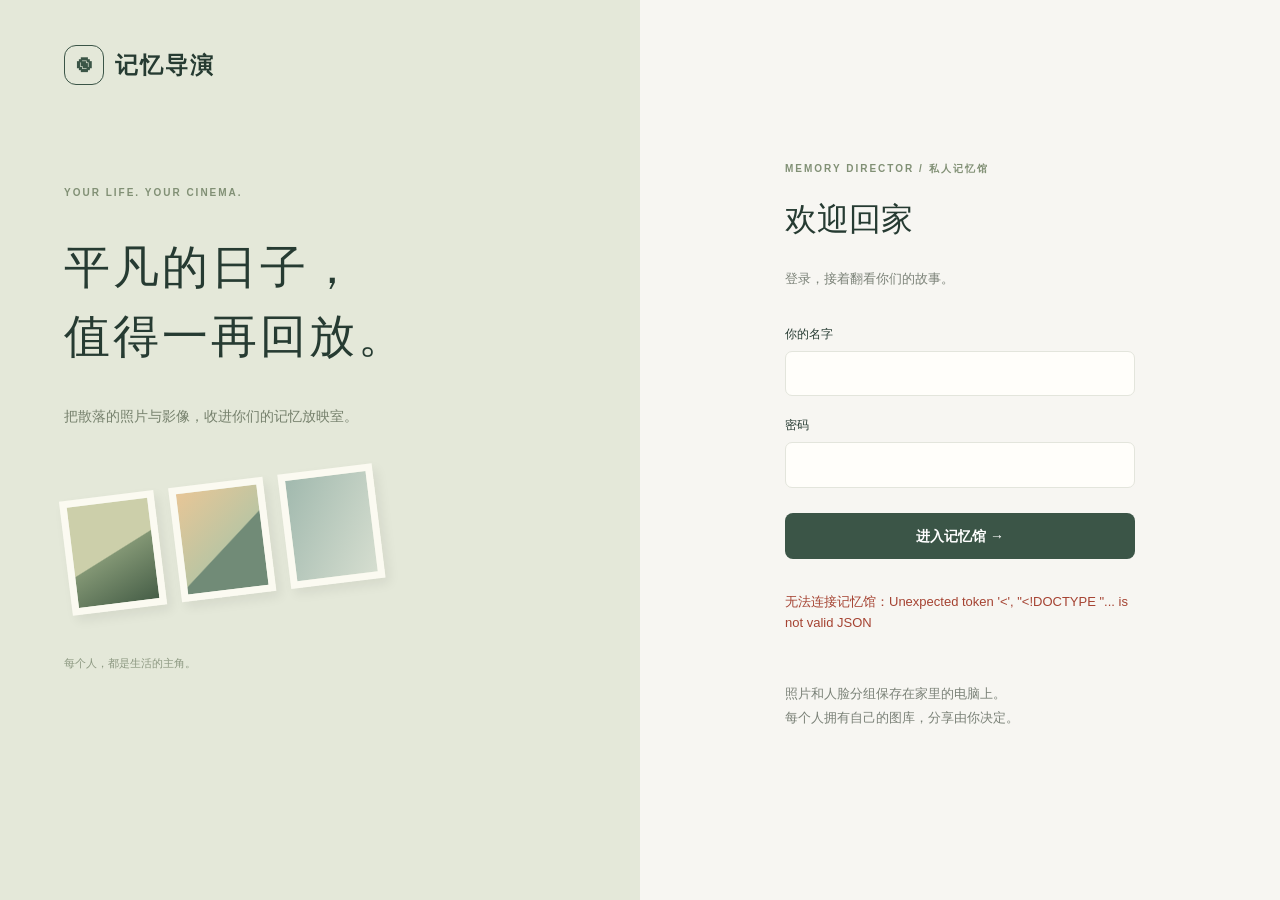
==== static/index.html @ 7de2cb62 "Release Memory Director 0.1.0 preview" ====
<!doctype html>
<html lang="zh-CN"><head><meta charset="utf-8"><meta name="viewport" content="width=device-width, initial-scale=1"><meta name="theme-color" content="#f6f4ef"><title>记忆导演 · 把日子，留成故事</title><link rel="icon" href="/static/film.svg"><link rel="stylesheet" href="/static/style.css"><script defer src="/static/app.js"></script></head>
<body>
<div id="auth" class="auth-screen" hidden><div class="auth-story"><div class="brand"><span class="brand-icon">◉</span>记忆导演</div><div class="story-lines"><span class="eyebrow">YOUR LIFE. YOUR CINEMA.</span><h1>平凡的日子，<br>值得一再回放。</h1><p>把散落的照片与影像，收进你们的记忆放映室。</p><div class="reel"><i></i><i></i><i></i></div></div><span class="footnote">每个人，都是生活的主角。</span></div><div class="auth-form"><span class="eyebrow">MEMORY DIRECTOR / 私人记忆馆</span><h2 id="auth-title">欢迎回家</h2><p id="auth-description">登录，接着翻看你们的故事。</p><form id="login-form"><label>你的名字<input name="name" autocomplete="username" maxlength="30" required></label><label>密码<input name="password" type="password" autocomplete="current-password" minlength="8" maxlength="128" required></label><button class="primary wide" id="auth-submit">进入记忆馆 →</button><p id="auth-error" class="error" role="alert"></p></form><p class="small">照片和人脸分组保存在家里的电脑上。<br>每个人拥有自己的图库，分享由你决定。</p></div></div>
<div id="shell" hidden>
<aside class="sidebar"><a class="brand" href="/"><span class="brand-icon">◉</span><span>记忆导演<small>MEMORY DIRECTOR</small></span></a><div class="nav-label">属于你们的生活原作</div><nav>
<button data-scope="mine" class="active"><span>▦</span>总图库</button><button data-scope="people"><span>◎</span>人物</button><button data-scope="family"><span>▷</span>家庭放映室</button><button data-scope="favorites"><span>♡</span>珍藏片刻</button><button data-scope="today"><span>◷</span>往年今日</button><button data-scope="trash"><span>♧</span>回收站</button>
</nav><div class="sidebar-card"><span class="eyebrow">KEEP IT CLOSE</span><strong>回忆在家里，随时能重逢</strong><p>同一 Wi-Fi 下，<br>把手机里的生活带回家。</p><button class="text-button" id="connect-button">连接手机 ↗</button></div><div class="sidebar-bottom"><button id="settings-button">⚙ 家庭与存储</button><div class="profile"><span class="avatar" id="avatar"></span><div><strong id="user-name"></strong><small>私人记忆空间 · V5</small></div><button id="logout" aria-label="退出登录">↪</button></div></div></aside>
<div class="workspace"><header class="topbar"><span class="topbar-title">生活没有彩排，回忆可以重映。</span><div class="top-actions"><span class="local-badge"><i></i>仅在家中 · 本地处理</span><button class="primary" id="upload-button">＋ 收录新记忆</button></div></header>
<main>
<section class="cinema-hero" id="home-hero"><img id="hero-photo" alt="" hidden><div class="hero-shade"></div><div class="cinema-copy"><span class="eyebrow">A LIFE WORTH REMEMBERING</span><h1>有些瞬间，<br>一回看就是一生。</h1><p>照片、影像，还有画面里熟悉的人。<br>把走过的日子，留成我们的故事。</p><button id="hero-film" class="light-button">▷ 去家庭放映室</button></div><div class="hero-film-label"><span>MEMORY DIRECTOR</span><small>YOUR PRIVATE CINEMA / 生活原作</small></div></section>
<section id="collections" class="collections-section"><div class="section-heading"><div><span class="eyebrow">CURATED BY YOU</span><h2>生活的不同打开方式</h2></div><span class="quiet">一份总图库，不同的回看方式</span></div><div class="collection-grid">
<button class="collection-tile tone-sage" data-jump="mine"><span class="tile-symbol">▧</span><span><b>所有照片与视频</b><small id="stat-total">0 个片刻</small></span><em>↗</em></button>
<button class="collection-tile tone-sand" data-jump="favorites"><span class="tile-symbol">♡</span><span><b>珍藏片刻</b><small>手动挑选，留给心里的位置</small></span><em>↗</em></button>
<button class="collection-tile tone-blue" data-jump="mine" data-video="true"><span class="tile-symbol">▷</span><span><b>流动的时光</b><small id="stat-videos">0 段视频</small></span><em>↗</em></button>
<button class="collection-tile tone-rose" data-jump="shared"><span class="tile-symbol">⌂</span><span><b>家人共享</b><small id="stat-shared">主动分享，一起回看</small></span><em>↗</em></button>
</div></section>
<section id="home-people" class="home-people"><div class="section-heading"><div><span class="eyebrow">THE PEOPLE IN YOUR STORY</span><h2>故事里的人</h2></div><div class="people-heading-actions"><button class="secondary compact" id="home-merge-people">合并人物</button><button class="text-button" id="all-people">查看全部 →</button></div></div><div id="people-strip" class="people-strip"></div><p class="small" id="people-summary"></p></section>
<section id="jobs-panel" class="jobs-panel" hidden><div class="job-heading"><span class="eyebrow">正在为回忆整理线索</span><button id="refresh-jobs" class="text-button">刷新</button></div><div id="jobs-list"></div></section>
<section id="people-panel" class="collection-panel" hidden><div class="section-heading"><div><span class="eyebrow">FAMILIAR FACES, PRECIOUS STORIES</span><h2>人物</h2></div><div class="people-heading-actions"><button class="secondary" id="open-merge-people">批量合并人物</button><button class="primary" id="scan-faces">◎ 识别人物</button></div></div><p class="panel-description">自动寻找相似的面孔。为人物命名、合并重复分组，或在照片详情里纠正识别。</p><label class="search person-search">⌕ <input id="people-search" placeholder="寻找某个人…" aria-label="搜索人物"></label><div id="people-grid" class="people-grid"></div><p id="people-empty" class="empty" hidden>还没有人物分组。点击「识别人物」，在本机开始整理。</p></section>
<section id="films-panel" class="collection-panel" hidden><div class="section-heading"><div><span class="eyebrow">NOW SHOWING / OUR LIFE</span><h2>家庭放映室</h2></div></div><p class="panel-description">先选主题，再挑画面。用清晰的原片、有来处的音乐，剪一封值得重看的时光来信。</p><form id="film-form" class="film-form film-director">
<label>回忆的时期<select id="film-period" name="period" required></select></label><label>故事主题<select id="film-theme" name="theme"><option value="people">人物故事</option><option value="nature">自然风景</option><option value="travel">旅行记忆</option><option value="favorites">我的珍藏</option></select></label><label>故事里的主角<select id="film-person" name="person"><option value="">不限人物</option></select></label>
<label>影像模板<select id="film-template" name="template"><option value="warm">温柔日常 · 舒缓推近</option><option value="postcard">旅行明信片 · 明快留白</option><option value="cinema">时光胶片 · 低饱和慢叙事</option></select></label><label>输出清晰度<select id="film-resolution" name="resolution"><option value="1080">1080p · 高清原片（推荐）</option><option value="720">720p · 标准高清</option></select></label><label>背景音乐<select id="film-music" name="music"><option value="random">随机选择 CC0 轻音乐</option><option value="none">只保留视频原声</option></select></label>
<label class="film-brief-field">导演要求<textarea id="film-prompt" name="prompt" rows="3" maxlength="600" placeholder="例如：海边的家庭旅行，优先孩子和日落；不要餐桌。也可以写照片备注中的地点、人物或活动。"></textarea><span class="small">中文要求与照片备注在本机分析；支持“不要…”排除主题。时长、配乐和清晰度请用对应选项设置。</span></label><label class="film-story-field">故事范围<select id="film-story" name="story_mode"><option value="event">同一次活动 · 更连贯（推荐）</option><option value="period">整个时期 · 保留多段回忆</option></select><span class="small">始终检查明显闭眼、相似去重，并按拍摄时间排序。</span></label>
<label class="film-title-field">给影片起个名字<input name="title" maxlength="60" placeholder="例如：那个有海的夏天"></label><div class="music-actions"><button id="music-listen" type="button" class="secondary">♫ 试听配乐</button><button id="music-upload-button" type="button" class="secondary">＋ 上传本地音乐</button></div><button class="primary">预览主题选片 →</button><p class="small film-form-note">自动筛选会排除截图、文档、明显低质量和可识别的闭眼画面；相似照片保留较好的一张。预览可查看筛选统计和每张选片理由。</p></form><audio id="music-player" controls hidden></audio><p id="music-credit" class="small" hidden></p><div id="film-list" class="film-grid"></div><div class="section-heading period-heading"><h3>从这些月份开始</h3><span class="quiet">按主题预览并确认最多 30 个片刻</span></div><div id="period-list" class="period-grid"></div></section>
<section id="library" class="library"><div class="section-heading"><div><span class="eyebrow" id="section-eyebrow">YOUR COMPLETE ARCHIVE</span><h2 id="section-title">总图库<span id="result-count"></span></h2></div><div class="kind-tabs"><button data-kind="" class="active">全部</button><button data-kind="image">照片</button><button data-kind="video">视频</button></div></div><p class="panel-description" id="scope-description">所有收录的照片与视频，都在这里。</p><div class="filters"><label class="search">⌕ <input id="search" type="search" placeholder="寻找日期、文件名、备注…" aria-label="搜索文件名或日期"></label><select id="year-filter" aria-label="选择年份"><option value="">全部年份</option></select><button id="select-mode" class="secondary compact">选择</button><button id="clear-trash" class="danger-button compact" hidden>清空回收站</button><button id="person-edit" class="secondary compact" hidden>人物命名与合并</button></div><div id="selection-bar" class="selection-bar" hidden><span id="selection-count"></span><button id="select-page" class="text-button">选择本页</button><button id="select-all-trash" class="text-button" hidden>全选回收站</button><button id="purge-selected" class="danger-button" hidden>永久移除所选</button><button id="batch-trash" class="danger-button">移到回收站</button><button id="cancel-selection" class="text-button">取消</button></div><div id="gallery" aria-live="polite"></div><div id="empty" class="empty" hidden><div>▤</div><h3 id="empty-title">故事，从一个片刻开始</h3><p id="empty-text"></p><button class="secondary" id="empty-upload">＋ 收录新记忆</button></div><button id="load-more" class="secondary load-more" hidden>继续翻看 ↓</button><p id="gallery-error" class="error" role="alert"></p></section>
<footer>记忆导演 <span>·</span> 把日子，留成故事。<small>照片留在家里，故事属于你们。</small></footer></main></div></div>

<dialog id="film-preview" class="preview-dialog"><button class="dialog-close" data-close aria-label="关闭">×</button><span class="eyebrow">YOUR DIRECTOR'S CUT</span><h2>先看看，这是不是你想讲的故事</h2><p id="film-preview-status" class="small"></p><div id="film-preview-grid" class="preview-grid"></div><div class="preview-footer"><span id="film-preview-count"></span><button id="render-reviewed-film" class="primary">用选中的片刻制作影片</button></div></dialog>
<dialog id="delete-confirm" class="small-dialog"><button class="dialog-close" data-close aria-label="关闭">×</button><span class="eyebrow">THE CHOICE IS YOURS</span><h2 id="delete-confirm-title"></h2><p id="delete-confirm-description"></p><label class="source-delete-choice"><input id="delete-originals" type="checkbox">同时永久删除电脑中的原文件</label><p class="small">不勾选时保留磁盘原片。勾选后无法从应用恢复；同一原片在整理目录中的入口也会移除，其他独立备份不会自动删除。</p><div id="delete-plan-details" class="delete-plan-details"></div><p id="delete-plan-error" class="error" role="alert"></p><div class="confirm-actions"><button id="delete-confirm-cancel" class="secondary">取消</button><button id="delete-confirm-yes" class="danger-button">确认</button></div></dialog>
<input id="music-file-input" type="file" accept="audio/*,.mp3,.wav,.m4a,.aac,.ogg,.flac" hidden>
<input id="file-input" type="file" accept="image/*,video/*,.heic,.heif,.mov,.mkv" multiple hidden>
<dialog id="viewer"><button class="dialog-close" data-close aria-label="关闭">×</button><div id="photo-tools" class="photo-tools" hidden><button id="photo-fit" class="secondary compact">适应窗口</button><button id="photo-actual" class="secondary compact">实际像素</button><button id="photo-out" class="secondary compact" aria-label="缩小图片">−</button><span id="photo-zoom-label">100%</span><button id="photo-in" class="secondary compact" aria-label="放大图片">＋</button><a id="photo-original" class="text-button" target="_blank" rel="noopener">新窗口查看高清图 ↗</a></div><div id="viewer-media"></div><div id="viewer-details"><div class="viewer-info"><div><span class="eyebrow" id="viewer-date"></span><h3 id="viewer-name"></h3><p id="viewer-source"></p></div><div class="viewer-actions"><button class="secondary" id="favorite-button">♡ 珍藏</button><button class="secondary" id="share-button">分享给家人</button><a class="primary" id="download-button">↓ 下载原文件</a><button class="danger-button" id="delete-button">移到回收站</button></div></div><div id="asset-faces" class="asset-faces"></div><form id="asset-note-form" class="asset-note-form"><label for="asset-note">这张画面的故事</label><textarea id="asset-note" maxlength="2000" rows="3" placeholder="写下时间、地点、人物，或当时想记住的话…"></textarea><div><span id="note-status" class="small" role="status"></span><button id="save-note" class="secondary compact">保存备注</button></div></form><button id="retry-video" class="secondary compact" type="button" hidden>重新准备视频</button><p class="small" id="viewer-note">视频兼容性取决于原片编码；无法播放时可下载原片。</p></div></dialog>
<dialog id="confirm-dialog" class="small-dialog"><span class="eyebrow">KEEP THE CHOICE YOURS</span><h2 id="confirm-title"></h2><p id="confirm-message"></p><div class="confirm-actions"><button class="secondary" id="confirm-cancel">取消</button><button class="primary" id="confirm-yes">确认</button></div></dialog>
<dialog id="person-dialog" class="small-dialog"><button class="dialog-close" data-close aria-label="关闭">×</button><span class="eyebrow">EVERY FACE HAS A STORY</span><h2>人物命名与合并</h2><form id="person-form"><label>人物名字<input id="person-name" maxlength="40" placeholder="给熟悉的面孔一个名字"></label><button class="primary">保存名字</button></form><hr><button id="merge-button" class="secondary">选择多个分组一起合并</button><p class="small">识别是相似度建议，不代表身份确认。分组错误时可在照片详情单独调整。</p></dialog>
<dialog id="people-merge-dialog" class="people-merge-dialog"><button class="dialog-close" data-close aria-label="关闭">×</button><span class="eyebrow">BRING THE SAME FACE TOGETHER</span><h2>把同一个人的分组，放在一起</h2><p class="small">勾选属于同一个人的多个头像，再选择要保留的分组。名字与头像以保留分组为准，照片和视频不会被删除或改写。</p>
<div class="people-merge-filters"><label class="search">⌕ <input id="merge-people-search" type="search" placeholder="搜索人物名字…" aria-label="搜索待合并人物"></label><label>同名快捷选择<select id="merge-same-name"><option value="">选择某个姓名的全部分组</option></select></label><button id="merge-clear" class="text-button" type="button">清除勾选</button></div>
<p id="merge-people-empty" class="small" hidden>没有找到匹配的分组，可以换个名字搜索。</p><div id="merge-people-grid" class="merge-people-grid"></div><button id="merge-people-more" class="secondary compact" type="button" hidden>继续查看分组 ↓</button>
<div class="people-merge-footer"><p id="merge-selection-count" class="small" role="status"></p><div id="merge-selected-faces" class="merge-selected-faces"></div><div class="merge-target-row"><img id="merge-target-photo" alt="保留分组头像" hidden><label>合并后保留<select id="merge-target" disabled></select></label></div><p class="small">请确认所选头像属于同一个人。提交后，其余所选分组会归入保留分组；同名不会自动触发合并。</p><p id="merge-people-error" class="error" role="alert"></p><div class="confirm-actions"><button class="secondary" id="merge-people-cancel" type="button">取消</button><button class="primary" id="merge-people-submit" type="button" disabled>至少勾选两个分组</button></div></div></dialog>
<dialog id="face-dialog" class="small-dialog"><button class="dialog-close" data-close aria-label="关闭">×</button><h2>调整这张照片的人物</h2><img id="face-edit-image" class="face-edit-image" alt="待调整的人脸"><label>所属人物<select id="face-person"></select></label><div class="confirm-actions"><button id="face-move" class="primary">调整分组</button><button id="face-remove" class="secondary">这不是人脸</button></div></dialog>
<dialog id="connect-dialog" class="small-dialog"><button class="dialog-close" data-close aria-label="关闭">×</button><span class="eyebrow">BRING YOUR MEMORIES HOME</span><h2>让手机里的时光，回家</h2><p>手机与电脑连接同一个 Wi-Fi，使用记忆导演 iPhone App 扫描下方配对码，再登录自己的账号。</p><div id="connection-list"></div><p class="small">电脑需要保持开机；上传期间请保持手机页面打开。</p></dialog>
<dialog id="settings-dialog" class="small-dialog"><button class="dialog-close" data-close aria-label="关闭">×</button><span class="eyebrow">OUR FAMILY ARCHIVE</span><h2>家庭与存储</h2><div id="admin-settings"><section class="setting-section"><h3>邀请家人</h3><p>每个人的照片默认仅自己可见。</p><form id="user-form"><label>家人的名字<input name="name" required maxlength="30" autocomplete="off"></label><label>初始密码<input name="password" type="password" required minlength="8" maxlength="128" autocomplete="new-password"></label><button class="secondary">创建家庭账号</button></form></section><section class="setting-section" hidden><h3>接入历史照片与视频</h3><p>照片按旧清单接入，独立视频从原备份目录补充扫描；不改动原片。</p><div class="inline-actions"><button id="import-button" class="secondary">接入历史照片</button><button id="import-videos" class="secondary">补充历史视频</button></div><p id="import-status" role="status"></p></section></div><section class="setting-section"><h3>素材保存在哪里？</h3><div id="storage-info" class="storage-info"></div></section><p class="small">回收站只隐藏素材，不会释放磁盘空间。请为原片、data 目录和数据库保留独立备份。</p></dialog>
<div id="transfer" class="transfer" hidden><div><strong>正在收录记忆</strong><span id="transfer-counter"></span></div><progress id="transfer-progress" max="100" value="0"></progress><p id="transfer-status" role="status"></p><button id="transfer-close" class="text-button" hidden>收起</button></div><div id="toast" class="toast" role="status" hidden></div>
</body></html>
---- static/style.css ----
:root{--bg:#f6f4ef;--paper:#fffefa;--ink:#29382f;--muted:#7a8177;--green:#435e49;--line:#e3e5dc;--accent:#bf885e}*{box-sizing:border-box}body{margin:0;font:14px/1.6 "Segoe UI","Microsoft YaHei",sans-serif;background:var(--bg);color:var(--ink)}button,input,select{font:inherit}button,a,input,select{-webkit-tap-highlight-color:transparent}button,a{touch-action:manipulation}button{cursor:pointer}button,a{transition:background .2s,color .2s,transform .2s}button:disabled{opacity:.55;cursor:wait}button:focus-visible,a:focus-visible,input:focus-visible,select:focus-visible{outline:3px solid #b88962;outline-offset:3px}button{color:inherit}a{color:inherit;text-decoration:none}[hidden]{display:none!important}.primary,.secondary,.hero-button{display:inline-flex;align-items:center;justify-content:center;gap:8px;border-radius:8px;padding:11px 20px;border:1px solid transparent;font-weight:600}.primary{background:var(--green);color:white}.primary:hover{background:#304c36}.secondary{background:var(--paper);border-color:var(--line)}.secondary:hover{background:#e9eee5}.text-button{background:none;border:0;color:var(--green);padding:5px 0;font-weight:600}.brand{display:flex;align-items:center;gap:11px;font-size:23px;font-weight:650;letter-spacing:2px;line-height:1.4}.brand-icon{height:40px;width:40px;display:grid;place-items:center;border:1px solid var(--green);border-radius:12px;color:var(--green);font-size:31px;line-height:1}.brand small{display:block;font-size:8px;letter-spacing:2px;font-weight:500;margin-top:4px}.sidebar{position:fixed;width:238px;inset:0 auto 0 0;background:#eeeee6;border-right:1px solid var(--line);padding:34px 23px;display:flex;flex-direction:column}.nav-label{font-size:11px;letter-spacing:2px;color:#8b9186;margin:52px 14px 16px}.sidebar nav{display:grid;gap:8px}.sidebar nav button{border:0;background:transparent;text-align:left;padding:13px 15px;border-radius:8px;display:flex;align-items:center;gap:13px;font-size:14px}.sidebar nav button>span:first-child{font-size:23px;line-height:1}.sidebar nav button.active{background:#dce4d7;color:#35543b;font-weight:650}.nav-dot{margin-left:auto;width:5px;height:5px;border-radius:50%;background:currentColor}.sidebar nav button:not(.active) .nav-dot{display:none}.sidebar-card{margin-top:46px;border:1px solid #d9dece;border-radius:13px;padding:18px;background:linear-gradient(135deg,#e6ebdf,#f1f0e7)}.sidebar-card strong{display:block;margin-top:5px;font-size:13px}.sidebar-card p{font-size:12px;color:var(--muted);line-height:1.9}.mini-reel{font-size:28px;color:#91a083}.sidebar-bottom{margin-top:auto;padding-top:25px}.sidebar-bottom>button{border:0;background:none;color:#6e786a;padding:10px;font-size:13px}.profile{display:flex;gap:10px;align-items:center;border-top:1px solid #dce0d3;margin-top:15px;padding-top:21px}.avatar{background:#dadfcf;border-radius:50%;width:35px;height:35px;display:grid;place-items:center}.profile strong{font-size:13px}.profile small{display:block;font-size:10px;color:var(--muted)}.profile button{margin-left:auto;border:0;background:none;font-size:21px}.workspace{margin-left:238px}.topbar{height:83px;padding:0 4.5%;display:flex;align-items:center;justify-content:space-between;border-bottom:1px solid var(--line);background:#faf9f5}.topbar-title{color:var(--muted);font-size:12px;letter-spacing:1px}.top-actions{display:flex;align-items:center;gap:25px}.local-badge{font-size:11px;color:#708269;display:flex;align-items:center;gap:7px}.local-badge i{width:6px;height:6px;background:#799c65;border-radius:50%}main{max-width:1500px;margin:auto;padding:32px 4.5% 0}.hero{position:relative;overflow:hidden;min-height:388px;border:1px solid #e0e3d6;border-radius:17px;background:radial-gradient(ellipse at 75% 70%,#d4decb,transparent 65%),linear-gradient(110deg,#edeee4,#e6e9dc);display:grid;grid-template-columns:1fr 1fr}.hero-copy{padding:35px 40px;z-index:1}.eyebrow{font-size:10px;letter-spacing:2px;color:#819075;font-weight:600}.hero h1{font-family:Georgia,"Songti SC","SimSun",serif;font-size:48px;letter-spacing:4px;font-weight:500;line-height:1.25;margin:17px 0 15px}.hero h1 span{color:#617555}.hero p{font-size:13px;color:#7b8373;line-height:1.9}.hero-button{background:#fffdf5;border-color:#d9dfce;font-size:12px;padding:9px 17px;margin:5px 0 22px}.hero-button span{margin-left:20px}.hero-caption{font-size:10px;letter-spacing:1px;color:#8d9484;display:flex;align-items:center;gap:10px}.line{display:inline-block;width:27px;height:1px;background:#9ba58d}.hero-art{position:relative;min-height:380px}.art-orbit{position:absolute;width:360px;height:360px;border:1px solid #b9c7ac88;border-radius:50%;left:8%;top:20px;box-shadow:0 0 0 24px #b9c7ac18,0 0 0 50px #b9c7ac12}.photo-paper{position:absolute;background:#faf9ef;padding:10px 10px 0;box-shadow:4px 16px 28px #354b3026;width:210px;height:257px;border:1px solid #fff9}.photo-paper span{display:block;text-align:center;font-size:9px;letter-spacing:1px;padding-top:13px;color:#7f8976}.paper-back{top:35px;left:5%;transform:rotate(-12deg)}.paper-front{top:104px;left:39%;transform:rotate(10deg)}.paper-image{height:205px;background-size:cover;background-position:center}.landscape{background:linear-gradient(155deg,transparent 48%,#758b6e 49%,#475e48 75%,#354a3c),linear-gradient(30deg,#b9c5a6 30%,#dce2cd 31%,#b7c5b5 75%)}.sunset{background:radial-gradient(circle at 63% 30%,#fff5bd 0 10%,transparent 11%),linear-gradient(165deg,transparent 59%,#465f59 60%,#273f3e 85%),linear-gradient(#d1b48c,#e3c795 49%,#98a698 50%)}.stamp{position:absolute;right:20px;top:18px;width:87px;height:87px;border:1px solid #8e9d7c;border-radius:50%;text-align:center;padding-top:12px;color:#7c8b6e;font-size:10px;line-height:1.7;transform:rotate(13deg)}.stamp b{font-size:11px;font-weight:500}.art-note{position:absolute;bottom:18px;left:12%;font:italic 21px Georgia,serif;color:#849476;transform:rotate(-5deg)}.overview{display:grid;grid-template-columns:1fr 1fr 1fr 1.3fr;margin:25px 0 38px;padding:19px 5px;border-bottom:1px solid var(--line);gap:18px}.overview>div{display:flex;align-items:center;gap:14px}.stat-icon{width:41px;height:41px;border-radius:11px;background:#e9ecdf;color:#7f8c70;font-size:25px;text-align:center}.overview strong{font:26px Georgia,serif;display:block;line-height:1.2}.overview small{font-size:10px;color:var(--muted)}.overview p{margin:0;border-left:1px solid var(--line);padding-left:25px;font-size:11px;color:#7a8572;line-height:1.9}.overview em{font-style:normal;color:#a0a590}.section-heading{display:flex;align-items:center;justify-content:space-between}.section-heading h2{font-family:Georgia,"SimSun",serif;font-size:26px;font-weight:500;margin:5px 0 0;letter-spacing:2px}.section-heading h2 span{font:11px "Microsoft YaHei",sans-serif;color:var(--muted);letter-spacing:0;margin-left:13px}.kind-tabs{display:flex;background:#eaece4;border-radius:8px;padding:4px}.kind-tabs button{border:0;background:none;padding:6px 15px;color:#89917f;border-radius:5px;font-size:12px}.kind-tabs button.active{background:var(--paper);box-shadow:0 1px 4px #0001;color:var(--green)}.filters{display:flex;align-items:center;gap:12px;margin:23px 0}.search{display:flex;align-items:center;background:#fffdf8;border:1px solid var(--line);border-radius:7px;padding:7px 13px;gap:10px;width:300px;font-size:22px;color:#819079}.search input{border:0;background:none;width:100%;min-width:0;outline:none;font-size:12px;color:var(--ink)}select{padding:10px 12px;border-radius:7px;border:1px solid var(--line);background:var(--paper);color:var(--muted);font-size:12px}.sort-label{margin-left:auto;color:#8b9282;font-size:11px}.month-heading{display:flex;align-items:baseline;gap:12px;margin:25px 0 12px}.month-heading h3{font-size:17px;font-weight:500;margin:0}.month-heading span{font:11px Georgia,serif;letter-spacing:1px;color:#9a9f90}.photo-grid{display:grid;grid-template-columns:repeat(4,minmax(0,1fr));gap:15px}.asset-card{border:0;background:var(--paper);padding:0;border-radius:10px;overflow:hidden;text-align:left;box-shadow:0 2px 3px #28372803;position:relative}.asset-card:hover{transform:translateY(-4px);box-shadow:0 8px 18px #28372812}.asset-card img{width:100%;height:170px;object-fit:cover;display:block;background:#e7e9e0}.asset-meta{padding:10px 12px}.asset-meta strong{display:block;font-size:11px;font-weight:500;white-space:nowrap;text-overflow:ellipsis;overflow:hidden}.asset-meta small{font-size:10px;color:#929885}.card-badge{position:absolute;right:9px;top:9px;padding:2px 7px;background:#fbfaf1dd;border-radius:4px;font-size:11px}.empty{text-align:center;padding:65px 20px;border:1px dashed #d7ddce;background:#f0f1e9;border-radius:12px}.empty>div{font-size:43px;color:#8b9b7c}.empty h3{font-weight:500;letter-spacing:2px}.empty p{color:var(--muted);font-size:12px}.load-more{display:flex;margin:30px auto}.error{color:#a54332;font-size:13px}.small{font-size:11px;color:var(--muted);line-height:1.9}footer{padding:35px 0 25px;text-align:center;font-size:11px;letter-spacing:2px;color:#8d9583}footer span{margin:0 8px}footer small{display:block;font-size:9px;letter-spacing:1px;margin-top:4px;color:#a2a792}dialog{border:1px solid var(--line);border-radius:17px;background:var(--bg);color:var(--ink);padding:30px;width:min(1000px,94vw);max-height:92vh;overflow:auto}dialog::backdrop{background:#14291ec9;backdrop-filter:blur(6px)}.dialog-close{position:absolute;right:12px;top:9px;border:0;background:#f6f4efdd;width:32px;height:32px;border-radius:50%;font-size:23px;z-index:2}.small-dialog{width:min(490px,94vw);padding:35px}.small-dialog h2{font:26px "SimSun",serif;letter-spacing:1px}.small-dialog p{font-size:12px;color:var(--muted)}#viewer-media{background:#19241d;border-radius:10px;display:grid;place-items:center;min-height:240px}#viewer-media img,#viewer-media video{max-width:100%;max-height:60vh;display:block}#viewer-media img{object-fit:contain}.viewer-info{display:flex;align-items:center;justify-content:space-between;gap:20px;margin-top:20px}.viewer-info h3{margin:3px 0;font-size:16px;overflow-wrap:anywhere}.viewer-info p{font-size:11px;color:var(--muted)}.viewer-actions{display:flex;gap:8px;flex-wrap:wrap;flex-shrink:0}.viewer-actions button,.viewer-actions a{font-size:12px;padding:9px 12px}.setting-section{padding:15px 0;border-bottom:1px solid var(--line)}.setting-section h3{font-size:15px;margin:0}.setting-section form{display:grid;gap:10px}label{font-size:12px}label>input:not([type=file]){display:block;width:100%;padding:12px;border:1px solid var(--line);background:var(--paper);border-radius:7px;margin-top:7px;color:var(--ink)}.connection{background:white;border:1px solid var(--line);border-radius:10px;margin:13px 0;padding:15px;text-align:center}.connection img{width:155px;display:block;margin:0 auto 10px}.connection a{font-family:monospace;font-size:14px;color:var(--green)}.transfer{position:fixed;right:25px;bottom:25px;width:340px;max-width:calc(100vw - 30px);background:var(--paper);padding:20px;border:1px solid #c8d4c0;border-radius:12px;box-shadow:0 10px 50px #19351d25;z-index:10}.transfer>div{display:flex;justify-content:space-between;font-size:12px}.transfer p{font-size:11px;overflow-wrap:anywhere;color:var(--muted);max-height:120px;overflow:auto}.transfer progress{width:100%;height:6px;margin-top:12px;accent-color:var(--green)}.toast{position:fixed;bottom:25px;left:50%;transform:translateX(-50%);background:#293f30;color:white;padding:12px 22px;border-radius:9px;z-index:20;max-width:90vw}.auth-screen{min-height:100vh;display:grid;grid-template-columns:1fr 1fr}.auth-story{background:#e4e8d9;position:relative;padding:45px 10%;overflow:hidden}.story-lines{position:relative;margin-top:95px;z-index:1}.story-lines h1{font:46px/1.5 "SimSun",serif;font-weight:500;letter-spacing:3px}.story-lines p{line-height:2;color:#76816d;font-size:14px}.footnote{display:block;font-size:11px;color:#8d9982;margin-top:70px}.reel{display:flex;gap:15px;margin-top:40px;transform:rotate(-7deg)}.reel i{width:95px;height:115px;border:7px solid #fbfaf1;background:linear-gradient(155deg,#cccfaa 50%,#829674 51%,#465e47);box-shadow:4px 6px 12px #0001}.reel i:nth-child(2){background:linear-gradient(140deg,#e7c697,#bcc5a2 55%,#718b77 56%)}.reel i:nth-child(3){background:linear-gradient(120deg,#a1b9ae,#d6ded0)}.auth-form{max-width:440px;width:100%;padding:45px;margin:auto}.auth-form h2{font:32px "SimSun",serif;margin-top:20px}.auth-form>p{color:var(--muted);font-size:13px}.auth-form form{margin:35px 0;display:grid;gap:20px}.wide{width:100%;margin-top:5px}
@media(min-width:1500px){.photo-grid{grid-template-columns:repeat(5,minmax(0,1fr))}.asset-card img{height:190px}.hero-art{max-width:550px}.paper-front{left:42%}}
@media(max-width:1100px){.sidebar{width:205px;padding:30px 16px}.workspace{margin-left:205px}.hero-copy{padding:30px}.hero h1{font-size:40px}.photo-paper{width:165px;height:220px}.paper-image{height:170px}.paper-front{left:33%}.stamp{right:8px;top:12px}.photo-grid{grid-template-columns:repeat(3,minmax(0,1fr))}.topbar-title{display:none}.topbar{justify-content:flex-end}.overview p{display:none}.overview{grid-template-columns:repeat(3,1fr)}.viewer-info{display:block}.viewer-actions{margin-top:15px}.sidebar-card{margin-top:25px}}
@media(max-width:700px){.sidebar{position:static;width:100%;padding:16px 18px 0;border-right:0;background:#eeeee6}.sidebar .brand{font-size:20px}.brand-icon{width:32px;height:32px;font-size:26px}.sidebar .brand small{font-size:7px}.nav-label,.sidebar-card,.sidebar-bottom .profile{display:none}.sidebar nav{display:flex;gap:5px;overflow:auto;margin-top:20px}.sidebar nav button{white-space:nowrap;font-size:12px;padding:11px 12px;border-radius:8px 8px 0 0;gap:7px}.sidebar nav button>span:first-child{font-size:18px}.nav-dot{display:none}.sidebar-bottom{position:absolute;right:15px;top:15px;padding:0;margin:0}.sidebar-bottom>button{font-size:11px}.workspace{margin-left:0}.topbar{height:60px;padding:0 18px}.top-actions{width:100%;justify-content:space-between;gap:12px}.top-actions .primary{font-size:12px;padding:8px 12px}.local-badge{font-size:10px}main{padding:18px 16px 0}.hero{min-height:285px;grid-template-columns:1fr 1fr;border-radius:12px}.hero-copy{padding:24px 0 21px 23px}.hero .eyebrow{font-size:7px;letter-spacing:1px}.hero h1{font-size:33px;margin:15px 0 10px;letter-spacing:2px}.hero p{font-size:11px}.hero-button{font-size:10px;margin:6px 0;padding:7px 10px}.hero-button span{margin-left:6px}.hero-caption{display:none}.hero-art{min-height:285px}.photo-paper{width:115px;height:154px;padding:6px 6px 0}.paper-image{height:120px}.photo-paper span{font-size:6px;padding-top:6px;letter-spacing:0}.paper-back{top:37px;left:0}.paper-front{top:117px;left:19%}.art-orbit{width:220px;height:220px;left:0;top:35px}.stamp{width:53px;height:53px;font-size:6px;right:10px;top:12px;padding-top:7px}.stamp b{font-size:7px}.art-note{display:none}.overview{gap:8px;margin:16px 0 23px;padding:13px 0}.stat-icon{width:30px;height:30px;font-size:20px}.overview>div{gap:8px}.overview strong{font-size:22px}.overview small{font-size:8px}.section-heading h2{font-size:22px}.section-heading .eyebrow{font-size:8px;letter-spacing:1px}.section-heading h2 span{font-size:9px;margin-left:6px}.kind-tabs button{padding:5px 10px;font-size:11px}.filters{gap:8px;margin:18px 0}.search{width:auto;flex:1;padding:5px 9px}.search input{font-size:11px}select{font-size:11px;max-width:100px;padding:9px}.sort-label{display:none}.photo-grid{grid-template-columns:repeat(2,minmax(0,1fr));gap:10px}.asset-card img{height:165px}.asset-meta{padding:8px 10px}.month-heading{margin-top:21px}.month-heading h3{font-size:15px}.month-heading span{font-size:9px}.auth-screen{display:block}.auth-story{padding:24px 30px}.story-lines{margin-top:28px}.story-lines h1{font-size:32px;margin:10px 0}.story-lines p,.reel,.footnote{display:none}.auth-form{padding:32px 28px}.auth-form h2{font-size:28px}.auth-form form{margin:22px 0}.small-dialog{padding:28px 22px}.viewer-actions{gap:6px}.viewer-actions button,.viewer-actions a{font-size:11px;padding:9px}dialog{padding:18px}.transfer{bottom:15px;right:15px}.sidebar nav button.active{background:#dce4d7}}
@media(prefers-reduced-motion:reduce){*{transition:none!important;scroll-behavior:auto!important}}
.search>input:not([type=file]){margin:0;padding:0;border:0;background:none;border-radius:0}
@media(max-width:700px){.hero{grid-template-columns:1.15fr .85fr}.hero h1{font-size:30px;white-space:nowrap}.hero-art{min-width:0}.paper-back{left:-8px}.paper-front{left:7%}.stamp{right:6px}.sidebar nav{gap:0}.sidebar nav button{padding:11px 9px}}

/* V2: a personal cinema and clearly separated collections. */
:root{--green:#3b5547;--bg:#f7f6f2;--ink:#263b32}
html{scroll-behavior:smooth}.sidebar{background:#f0f1e9;width:224px;padding:30px 20px}.workspace{margin-left:224px}.sidebar .brand{font-size:21px}.nav-label{margin:38px 10px 15px}.sidebar nav{gap:5px}.sidebar nav button{padding:12px 14px}.sidebar nav button.active{background:#dde6d9}.sidebar-card{margin-top:30px;background:#e7ebdf;border:0}.sidebar-card strong{font-size:12px;margin-top:12px}.sidebar-card p{font-size:11px}.topbar{height:74px;background:#fafaf7}.topbar-title{font-size:11px}.top-actions .primary{font-size:12px;padding:10px 18px}main{padding-top:26px;max-width:1600px}.section-heading h2{font-family:"Segoe UI","Microsoft YaHei",sans-serif;font-size:23px;font-weight:650;letter-spacing:-.4px}.section-heading .eyebrow{font-size:9px}.quiet{font-size:11px;color:#90988b}.cinema-hero{height:345px;position:relative;overflow:hidden;border-radius:18px;background:radial-gradient(ellipse at 85% 20%,#c6ba9460,transparent 45%),linear-gradient(110deg,#182a23,#445b4c);color:#faf8ef;margin-bottom:35px}.cinema-hero>img{position:absolute;right:0;top:0;width:65%;height:100%;object-fit:cover;opacity:.7;animation:slow-reveal 1s ease-out both}.hero-shade{position:absolute;inset:0;background:linear-gradient(90deg,#1a2d26 0%,#1a2d26f0 30%,#1a2d2670 68%,#1a2d2640);pointer-events:none}.cinema-copy{position:relative;z-index:1;padding:35px 42px;max-width:600px}.cinema-copy .eyebrow{color:#b8c8ae;font-size:9px;letter-spacing:2.8px}.cinema-copy h1{font:38px/1.45 "SimSun",serif;letter-spacing:3px;margin:16px 0 12px}.cinema-copy p{font-size:12px;line-height:1.9;color:#c6d0c5}.light-button{border:1px solid #c7d3bd66;background:#f1eddd;color:#324b3b;border-radius:7px;font-size:11px;padding:10px 17px;margin-top:8px;cursor:pointer}.light-button:hover{background:white;transform:translateY(-2px)}.hero-film-label{position:absolute;right:25px;bottom:22px;text-align:right;font-size:10px;letter-spacing:3px;color:#eef0e5cc}.hero-film-label small{display:block;font-size:7px;margin-top:6px;letter-spacing:1.5px}.collections-section{margin:0 0 34px}.collection-grid{display:grid;grid-template-columns:repeat(4,minmax(0,1fr));gap:13px;margin-top:19px}.collection-tile{border:1px solid #e1e4d9;border-radius:12px;padding:17px;text-align:left;display:flex;align-items:center;gap:12px;min-height:90px;position:relative;overflow:hidden}.collection-tile:hover{transform:translateY(-3px);box-shadow:0 8px 20px #203a2c0c}.tile-symbol{font-size:28px;line-height:1;color:#5e7963}.collection-tile b{font-size:12px;font-weight:600;display:block}.collection-tile small{display:block;font-size:9px;color:#7a8878;margin-top:6px}.collection-tile em{position:absolute;right:10px;top:8px;font-size:12px;font-style:normal;color:#81917d}.tone-sage{background:#e8ede1}.tone-sand{background:#f0eadd}.tone-blue{background:#e6eceb}.tone-rose{background:#f0e8e1}.home-people{margin:0 0 33px}.people-strip{display:flex;gap:21px;overflow:auto;padding:20px 2px 4px}.person-avatar,.person-card{border:0;background:none;display:flex;flex-direction:column;align-items:center;padding:0;min-width:79px;color:var(--ink)}.person-avatar img{height:72px;width:72px;object-fit:cover;border-radius:50%;border:3px solid #fefdf5;box-shadow:0 2px 8px #293d2a12}.person-avatar:hover img,.person-card:hover img{transform:scale(1.045);box-shadow:0 4px 16px #35472c25}.person-avatar strong,.person-card strong{font-size:11px;font-weight:500;max-width:120px;overflow:hidden;text-overflow:ellipsis;white-space:nowrap;margin-top:9px}.person-avatar small,.person-card small{font-size:9px;color:var(--muted);margin-top:3px}.people-start{border:1px dashed #cbd5c2;background:#f1f3eb;border-radius:10px;padding:22px;font-size:12px;color:#7d8f75;width:100%}.people-summary{margin:0}.collection-panel{margin-bottom:36px}.panel-description{font-size:11px;color:#87917e;margin:12px 0 20px;line-height:1.9}.library{border-top:1px solid #e1e5d9;padding-top:25px}.photo-grid{gap:14px}.asset-card{box-shadow:none;background:#fffefa;border:1px solid #eceee5;animation:card-arrive .35s ease-out both}.asset-card img{height:190px;transition:transform .5s}.asset-card:hover img{transform:scale(1.025)}.asset-card:hover{transform:translateY(-2px)}.asset-meta strong{font-size:11px}.asset-meta small{font-size:9px}.card-badge{background:#20372dc9;color:white;font-size:10px;backdrop-filter:blur(6px)}.selection-check{position:absolute;top:10px;left:10px;width:24px;height:24px;border:2px solid white;border-radius:50%;background:#26392a44;display:none;align-items:center;justify-content:center;color:transparent}.selectable .selection-check{display:flex}.selected{outline:3px solid #658462;outline-offset:-3px}.selected .selection-check{background:#52794d;color:white}.selection-bar{display:flex;align-items:center;gap:15px;background:#e8edde;border-radius:9px;padding:12px 16px;font-size:12px;margin-bottom:15px}.selection-bar>span{margin-right:auto}.danger-button{background:#f6eae5;color:#9b4f3d;border:1px solid #e7cfc4;border-radius:7px;padding:10px 13px;font-size:12px;cursor:pointer}.danger-button:hover{background:#efd8cd}.compact{padding:9px 14px;font-size:11px}.jobs-panel{border:1px solid #dbe2d2;background:#eff2e9;padding:15px 18px;border-radius:12px;margin:25px 0}.job-heading{display:flex;align-items:center;justify-content:space-between}.job-heading .text-button{font-size:10px}.job-row{display:flex;align-items:center;gap:15px;border-top:1px solid #e0e6d6;padding:11px 0}.job-row>div{flex:1;min-width:0}.job-row strong{font-size:11px;font-weight:600}.job-row small{display:block;font-size:10px;color:#87917d;overflow-wrap:anywhere}.job-row progress{width:90px;height:5px;accent-color:#789365}.job-status{font-size:10px;color:#87917d}.job-row button{font-size:10px;min-width:30px}.people-grid{display:grid;grid-template-columns:repeat(6,minmax(0,1fr));gap:27px 15px;margin:25px 0}.person-card img{width:105px;height:105px;border-radius:50%;object-fit:cover;border:4px solid #fffdf5;transition:transform .3s}.person-search{margin:20px 0}.film-form{display:flex;align-items:flex-end;gap:15px;background:#ebeede;border:1px solid #dce3d0;border-radius:13px;padding:20px;margin:24px 0}.film-form label{flex:1;min-width:0;color:#7a8972}.film-form label>select,.film-form label>input{margin-top:7px;display:block;width:100%;padding:11px}.film-form button{font-size:12px;white-space:nowrap;height:44px}.film-grid{display:grid;grid-template-columns:repeat(2,minmax(0,1fr));gap:20px}.film-card{background:#fffefa;border-radius:13px;border:1px solid #e1e5d7;overflow:hidden;animation:card-arrive .4s ease-out both}.film-card>img{display:block;width:100%;aspect-ratio:16/9;object-fit:cover}.film-card-body{padding:20px}.film-card-body h3{font:20px "SimSun",serif;margin:10px 0}.film-card-body .primary,.film-card-body .secondary{font-size:11px}.film-placeholder{height:180px;background:linear-gradient(140deg,#283d32,#6c7b57);display:grid;place-items:center;color:#d6ddc6;font-size:12px;letter-spacing:3px}.film-empty{grid-column:1/-1;border:1px dashed #d4ddc8;text-align:center;padding:40px;color:#91a083;font-size:12px;border-radius:10px}.period-heading{margin:35px 0 17px}.period-heading h3{font-size:16px;font-weight:550}.period-grid{display:grid;grid-template-columns:repeat(4,minmax(0,1fr));gap:15px}.period-card{padding:0;border:0;background:#fffefa;text-align:left;overflow:hidden;border-radius:10px;position:relative}.period-card img{width:100%;height:120px;object-fit:cover}.period-card span{display:block;font-size:12px;font-weight:600;padding:10px 12px 0}.period-card small{display:block;color:#8a9581;font-size:9px;padding:3px 12px 13px}.period-card:hover{transform:translateY(-3px)}.confirm-actions{display:flex;justify-content:flex-end;gap:12px;margin-top:20px}.confirm-actions button{font-size:12px}.inline-actions{display:flex;flex-wrap:wrap;gap:9px}.inline-actions .secondary{font-size:11px;padding:10px 12px}.storage-info{font-size:11px}.storage-info>div{margin:16px 0}.storage-info strong{display:block;font-weight:500;color:#6c7c65}.storage-info code{display:block;margin-top:5px;padding:9px;background:#eeefe7;border-radius:6px;overflow-wrap:anywhere;font-size:10px;color:#8c967e}.asset-faces{display:flex;gap:13px;margin-top:15px;flex-wrap:wrap}.face-chip{border:1px solid #dfe5d6;background:#f0f3e9;border-radius:30px;padding:5px 13px 5px 5px;display:flex;align-items:center;gap:9px;cursor:pointer}.face-chip img{height:35px;width:35px;object-fit:cover;border-radius:50%}.face-chip span{font-size:11px}.face-edit-image{display:block;width:100px;height:100px;object-fit:cover;border-radius:50%;margin:15px auto 25px}#person-form{display:grid;gap:15px}#person-dialog select,#face-dialog select{display:block;width:100%;margin:10px 0 20px}hr{border:0;border-top:1px solid var(--line);margin:25px 0}.viewer-info{flex-wrap:wrap}.viewer-actions{flex-wrap:wrap;flex-shrink:1}.viewer-actions .danger-button{font-size:11px}dialog{box-shadow:0 20px 90px #142b2240;animation:dialog-arrive .2s ease-out}
@keyframes card-arrive{from{opacity:.3;transform:translateY(8px)}to{opacity:1;transform:translateY(0)}}@keyframes dialog-arrive{from{opacity:0;transform:translateY(12px) scale(.99)}to{opacity:1;transform:none}}@keyframes slow-reveal{from{opacity:0;transform:scale(1.03)}to{opacity:.7;transform:scale(1)}}
@media(min-width:1600px){.photo-grid{grid-template-columns:repeat(5,minmax(0,1fr))}.asset-card img{height:215px}.cinema-hero{height:370px}.cinema-copy{padding-top:45px}}
@media(max-width:1100px){.sidebar{width:195px;padding:28px 14px}.sidebar .brand{font-size:19px}.workspace{margin-left:195px}.collection-grid{grid-template-columns:repeat(2,minmax(0,1fr))}.collection-tile{min-height:80px}.people-grid{grid-template-columns:repeat(4,minmax(0,1fr))}.period-grid{grid-template-columns:repeat(3,minmax(0,1fr))}.film-form{flex-wrap:wrap}.film-form label{min-width:150px}.film-form button{width:100%}.hero-film-label{display:none}.sidebar-card{margin-top:25px}.cinema-copy h1{font-size:34px}.cinema-hero{height:330px}.viewer-actions{gap:7px}}
@media(max-width:700px){.sidebar{position:static;width:100%;padding:16px 17px 0}.workspace{margin-left:0}.sidebar .brand{font-size:20px}.sidebar nav{margin-top:16px;display:flex;overflow-x:auto;gap:4px;padding-bottom:1px;scrollbar-width:none}.sidebar nav button{padding:10px;font-size:12px;flex-shrink:0;gap:6px}.sidebar nav button>span:first-child{font-size:18px}.sidebar-bottom{right:10px;top:14px}.sidebar-card{display:none}.topbar{height:62px;padding:0 17px}.top-actions .primary{padding:9px 13px;font-size:11px}.local-badge{font-size:9px}main{padding:17px 17px 0}.cinema-hero{height:300px;border-radius:14px;margin-bottom:26px}.cinema-hero>img{width:100%;opacity:.5}.hero-shade{background:linear-gradient(90deg,#192f27ed,#192f2780)}.cinema-copy{padding:28px 24px}.cinema-copy .eyebrow{font-size:7px;letter-spacing:1.5px}.cinema-copy h1{font-size:29px;letter-spacing:1px;margin-top:21px}.cinema-copy p{font-size:11px;line-height:1.8}.light-button{font-size:10px;padding:8px 12px}.section-heading h2{font-size:19px;letter-spacing:-.4px}.section-heading .eyebrow{font-size:7px;letter-spacing:1.4px}.quiet{display:none}.collection-grid{gap:9px;margin-top:17px}.collection-tile{padding:13px 10px;gap:9px;min-height:82px}.tile-symbol{font-size:23px}.collection-tile b{font-size:11px}.collection-tile small{font-size:8px;margin-top:5px}.collection-tile em{font-size:10px;top:5px;right:7px}.collections-section{margin-bottom:27px}.people-strip{gap:16px;padding-top:18px}.person-avatar{min-width:65px}.person-avatar img{width:62px;height:62px}.person-avatar strong{font-size:10px;max-width:80px}.person-avatar small{font-size:8px}.home-people>.small{font-size:9px}.home-people{margin-bottom:24px}.home-people .text-button{font-size:10px}.library{padding-top:22px}.filters{flex-wrap:wrap;margin:16px 0}.filters .search{flex:1;min-width:140px}.filters .compact{padding:8px 12px}.filters #person-edit{width:100%}.sort-label{display:none}.panel-description{font-size:10px;margin:10px 0 15px}.photo-grid{gap:9px}.asset-card img{height:165px}.asset-meta{padding:9px}.asset-meta strong{font-size:10px}.asset-meta small{font-size:8px}.people-grid{grid-template-columns:repeat(3,minmax(0,1fr));gap:25px 8px}.person-card img{width:83px;height:83px}.person-card strong{font-size:10px;max-width:95px}.person-card small{font-size:8px}#scan-faces{font-size:11px;padding:9px 12px}.film-form{padding:16px;gap:13px}.film-form label{min-width:100%;font-size:11px}.film-form label>input,.film-form label>select{font-size:12px}.film-grid{grid-template-columns:1fr}.film-card-body{padding:18px}.film-card-body h3{font-size:19px}.period-grid{grid-template-columns:repeat(2,minmax(0,1fr));gap:11px}.period-card img{height:110px}.period-card span{font-size:11px}.period-card small{font-size:8px}.period-heading h3{font-size:14px}.job-row{gap:9px;flex-wrap:wrap}.job-row>div{flex-basis:65%}.job-row progress{width:58px}.job-row strong{font-size:10px}.job-row small{font-size:9px}.job-status{font-size:8px}.selection-bar{flex-wrap:wrap;padding:10px;font-size:11px;gap:10px}.selection-bar button{font-size:10px}.selection-check{width:22px;height:22px}.viewer-actions .danger-button{padding:8px}.viewer-info h3{font-size:14px}.viewer-actions{margin-top:12px}.film-form .primary{font-size:11px}footer{font-size:10px;padding-top:30px}}
@media(prefers-reduced-motion:reduce){html{scroll-behavior:auto}*{animation:none!important;transition:none!important}}
.people-more{grid-column:1/-1;justify-self:center;font-size:12px}
@media(max-width:700px){.job-row{display:grid;grid-template-columns:minmax(0,1fr) auto;gap:8px 12px}.job-row>div{grid-row:1;grid-column:1}.job-row .job-status{grid-row:1;grid-column:2;justify-self:end}.job-row progress{grid-row:2;grid-column:1;width:100%}.job-row button{grid-row:2;grid-column:2}}
/* V3: deliberate choices, original-quality films and explicit deletion. */
.person-open{border:0;background:none;padding:0;cursor:pointer;border-radius:50%}.person-name-line{display:flex;align-items:center;justify-content:center;gap:4px;margin-top:8px;min-height:26px}.person-name-button{border:0;background:none;padding:2px;font-size:11px;max-width:105px;text-overflow:ellipsis;white-space:nowrap;overflow:hidden}.rename-person{border:0;background:none;padding:3px;color:#8e9b85;font-size:11px;opacity:0}.person-card:hover .rename-person,.person-avatar:hover .rename-person,.rename-person:focus-visible{opacity:1}.inline-person-name{width:115px;max-width:100%;border:1px solid #9ead8f;border-radius:6px;padding:5px 7px;font-size:12px;text-align:center;background:white;color:var(--ink)}.film-director{display:grid;grid-template-columns:repeat(3,minmax(0,1fr));align-items:end}.film-director label{min-width:0}.film-director select{max-width:none}.film-title-field{grid-column:span 1}.film-director .film-form-note{grid-column:1/-1;margin:0}.delete-film{font-size:11px;padding:10px 13px;margin-left:8px}.preview-dialog{width:min(1000px,95vw);padding:32px}.preview-dialog h2{font-family:"SimSun",serif;font-size:26px;font-weight:500}.preview-grid{display:grid;grid-template-columns:repeat(4,minmax(0,1fr));gap:15px;margin:20px 0}.review-card{position:relative;background:#fffdf7;border:1px solid var(--line);border-radius:10px;overflow:hidden;cursor:pointer}.review-card img{width:100%;height:150px;object-fit:cover;display:block}.review-card>input[type=checkbox]{position:absolute;top:10px;left:10px;width:20px;height:20px;display:block;padding:0;margin:0;accent-color:var(--green)}.review-card:has(input:not(:checked)){opacity:.45}.review-card strong{display:block;padding:10px 11px 0;font-size:11px;overflow:hidden;text-overflow:ellipsis;white-space:nowrap}.review-card small{display:block;padding:5px 11px 13px;font-size:10px;color:var(--muted)}.preview-footer{position:sticky;bottom:-32px;background:var(--bg);border-top:1px solid var(--line);padding:18px 0;display:flex;justify-content:space-between;align-items:center;gap:15px;font-size:12px}.source-delete-choice{display:flex;align-items:center;gap:10px;background:#f5e7dd;border:1px solid #e4caba;padding:13px;border-radius:8px;color:#98583e;margin-top:20px;font-weight:600}.source-delete-choice>input[type=checkbox]{width:18px;height:18px;padding:0;margin:0;display:inline-block;accent-color:#9d5f43;flex-shrink:0}.delete-plan-details{font-size:11px;margin:17px 0;max-height:240px;overflow:auto}.delete-plan-details>strong{display:block;margin-bottom:10px}.delete-plan-details>div{padding:9px;background:#eceee5;margin:6px 0;border-radius:6px}.delete-plan-details code{display:block;overflow-wrap:anywhere;font-size:10px;color:#7c8972}.delete-plan-details span{display:block;font-size:11px}.selection-bar{flex-wrap:wrap}.person-card small{margin-top:0}.person-avatar .person-name-line{margin-top:6px}#music-player{width:min(100%,470px);margin-bottom:5px}#music-credit{margin-bottom:25px}
@media(max-width:1000px){.film-director{grid-template-columns:repeat(2,minmax(0,1fr))}.film-director button{width:auto}.preview-grid{grid-template-columns:repeat(3,minmax(0,1fr))}}
@media(max-width:700px){.film-director{grid-template-columns:repeat(2,minmax(0,1fr));gap:13px 10px}.film-director label{min-width:0}.film-director label>select{font-size:10px;padding:10px 7px;width:100%}.film-director .film-title-field{grid-column:1/-1}.film-director button{font-size:10px;padding:10px 8px;white-space:normal;height:auto;min-height:43px}.film-director label{font-size:10px}.film-director .film-form-note{font-size:9px}.rename-person{opacity:1;font-size:10px}.person-name-button{font-size:10px;max-width:74px}.person-name-line{gap:0}.inline-person-name{width:93px;font-size:11px}.preview-grid{grid-template-columns:repeat(2,minmax(0,1fr));gap:10px}.review-card img{height:135px}.review-card small{font-size:9px}.preview-dialog{padding:23px 16px}.preview-dialog h2{font-size:22px;padding-right:15px}.preview-footer{bottom:-23px;font-size:11px}.preview-footer button{font-size:10px;padding:10px}.source-delete-choice{font-size:11px;padding:10px}.delete-film{margin-top:10px;margin-left:9px}.filters #clear-trash{font-size:10px}}

/* Full-size viewing uses a light, adaptive stage instead of a dark letterbox. */
.music-actions{display:flex;gap:7px;align-items:center}.film-director .music-actions button{font-size:10px;padding:10px 9px;flex:1;height:44px}.photo-tools{display:flex;align-items:center;gap:8px;padding:0 24px 14px 0;border-bottom:1px solid var(--line);margin-bottom:18px;flex-wrap:wrap}.photo-tools .text-button{font-size:11px;margin-left:auto}.photo-tools>span{font-size:11px;min-width:38px;text-align:center}.asset-note-form{display:block;margin-top:18px}.asset-note-form label{display:block;font-size:12px;color:#6f8069;margin-bottom:8px}.asset-note-form textarea{width:100%;max-width:100%;min-height:90px;border:1px solid #dce2d4;border-radius:8px;padding:11px;font:12px/1.8 "Microsoft YaHei",sans-serif;background:#fffefa;color:var(--ink);resize:vertical}.asset-note-form>div{display:flex;align-items:center;justify-content:space-between;gap:10px;margin-top:7px}#viewer.image-viewer[open]{display:grid;grid-template-columns:minmax(0,1fr) 290px;column-gap:25px;width:min(1280px,96vw);padding:25px;background:#faf9f5}#viewer.image-viewer .photo-tools{grid-column:1/-1}#viewer.image-viewer #viewer-media{grid-column:1;grid-row:2/span 4;background:transparent;min-height:0;max-height:72vh;display:block;overflow:auto;border-radius:6px;align-self:start;text-align:center}#viewer.image-viewer #viewer-media img{max-width:none;max-height:none;display:block;object-fit:contain;margin:0 auto}#viewer.image-viewer .viewer-info{grid-column:2;grid-row:2;display:block;margin:0;align-self:start}#viewer.image-viewer .viewer-info h3{font-size:15px;overflow-wrap:anywhere}#viewer.image-viewer .viewer-actions{gap:8px;margin-top:18px}#viewer.image-viewer .viewer-actions button,#viewer.image-viewer .viewer-actions a{font-size:11px;padding:9px 11px}#viewer.image-viewer #asset-faces{grid-column:2;grid-row:3;align-self:start;margin-top:14px}#viewer.image-viewer .asset-note-form{grid-column:2;grid-row:4;align-self:start}#viewer.image-viewer #viewer-note{grid-column:2;grid-row:5;align-self:start;font-size:10px;margin-top:15px}#viewer.image-viewer .face-chip{padding-right:9px;gap:6px}#viewer.image-viewer .face-chip img{height:28px;width:28px}#viewer.image-viewer .face-chip span{font-size:10px}
@media(max-width:1000px){#viewer.image-viewer[open]{grid-template-columns:minmax(0,1fr) 240px;column-gap:17px}.film-director .music-actions button{font-size:10px;padding:8px}}
@media(max-width:700px){#viewer.image-viewer[open]{display:block;width:96vw;padding:18px 14px}.photo-tools{gap:5px;padding-right:0}.photo-tools .compact{font-size:10px;padding:8px}.photo-tools .text-button{margin-left:0;font-size:10px}.photo-tools>span{font-size:10px;min-width:31px}#viewer.image-viewer #viewer-media{max-height:58vh;margin:0 0 17px;text-align:center}#viewer.image-viewer .viewer-info{margin-top:15px}#viewer.image-viewer .viewer-actions{margin-top:10px}.asset-note-form{margin-top:15px}.asset-note-form textarea{font-size:12px}.music-actions{gap:6px;align-self:stretch}.film-director .music-actions button{height:auto;font-size:9px;padding:8px 5px}}
#viewer.image-viewer #viewer-details{grid-column:2;grid-row:2;align-self:start}#viewer.image-viewer #viewer-media{grid-row:2}#viewer-details .asset-faces:empty{margin-top:0}
@media(max-width:700px){.photo-tools{padding-right:26px}.photo-tools .text-button{flex-basis:100%;text-align:left;margin-top:2px}}

.film-brief-field{grid-column:span 2}.film-brief-field textarea{display:block;width:100%;min-height:96px;resize:vertical;border:1px solid var(--line);border-radius:8px;padding:12px;font:12px/1.8 "Microsoft YaHei",sans-serif;background:#fffefa;color:var(--ink)}.film-brief-field .small,.film-story-field .small{display:block;font-weight:400;line-height:1.8;margin-top:7px}.film-story-field{align-self:start}.film-story-field select{margin-bottom:14px}#retry-video{margin-top:12px}#viewer-media video{object-fit:contain}
@media(max-width:700px){.film-brief-field,.film-story-field{grid-column:1/-1}.film-brief-field textarea{font-size:12px}.film-story-field select{margin-bottom:4px}.film-director .music-actions,.film-director>.primary{grid-column:1/-1}.film-director .music-actions button{white-space:nowrap}}
.people-heading-actions{display:flex;gap:12px;align-items:center;flex-wrap:wrap}.people-heading-actions .secondary{font-size:11px}.people-merge-dialog{width:min(880px,95vw);padding:30px}.people-merge-dialog h2{font:26px/1.5 "SimSun",serif;padding-right:20px}.people-merge-dialog>.small{line-height:1.9}.people-merge-filters{display:flex;align-items:end;gap:12px;flex-wrap:wrap;margin:22px 0}.people-merge-filters .search{flex:1;min-width:160px}.people-merge-filters>label:not(.search){font-size:11px}.people-merge-filters select{display:block;max-width:100%;margin-top:7px}.merge-people-grid{display:grid;grid-template-columns:repeat(5,minmax(0,1fr));gap:12px}.merge-person-card{position:relative;display:flex;flex-direction:column;align-items:center;border:1px solid var(--line);border-radius:12px;padding:17px 8px 12px;background:#fffefa;cursor:pointer;min-width:0;transition:background .15s,border-color .15s}.merge-person-card.is-selected{background:#e5ecdc;border-color:#728367}.merge-person-card:focus-within{outline:2px solid #9cad8f;outline-offset:2px}.merge-person-card>input[type=checkbox]{position:absolute;top:8px;left:8px;width:18px;height:18px;margin:0;padding:0;accent-color:var(--green)}.merge-person-card>img{width:76px;height:76px;object-fit:cover;border-radius:50%;border:3px solid white;margin-bottom:9px}.merge-person-card>strong{font-size:12px;font-weight:500;max-width:100%;overflow-wrap:anywhere;text-align:center}.merge-person-card>small{font-size:10px;color:var(--muted);margin-top:4px}.people-merge-footer{position:sticky;bottom:-30px;background:var(--bg);border-top:1px solid var(--line);margin-top:22px;padding:14px 0 2px}.people-merge-footer .confirm-actions{margin-top:12px}.merge-selected-faces{display:flex;gap:6px;flex-wrap:wrap;max-height:100px;overflow:auto;margin:8px 0 14px}.merge-selected-person{display:flex;align-items:center;gap:5px;padding:4px 7px 4px 4px;border:1px solid var(--line);border-radius:22px;background:white;font-size:10px}.merge-selected-person>img{width:25px;height:25px;object-fit:cover;border-radius:50%}.merge-target-row{display:flex;align-items:center;gap:12px}.merge-target-row>img{width:52px;height:52px;border-radius:50%;object-fit:cover}.merge-target-row>label{flex:1;min-width:0;font-size:11px}.merge-target-row select{display:block;width:100%;max-width:100%;margin-top:5px}.people-merge-footer>.small{margin:8px 0;line-height:1.8}#merge-people-more{margin-top:15px}
@media(max-width:700px){.people-heading-actions{gap:8px}.people-heading-actions .secondary,.people-heading-actions .primary{font-size:10px;padding:9px}.home-people .section-heading{flex-wrap:wrap;gap:10px}.people-merge-dialog{padding:22px 15px}.people-merge-dialog h2{font-size:21px}.people-merge-filters{gap:9px;margin:15px 0}.people-merge-filters .search{flex-basis:100%}.people-merge-filters>label:not(.search){flex:1;min-width:0}.people-merge-filters select{width:100%;font-size:11px}.merge-people-grid{grid-template-columns:repeat(3,minmax(0,1fr));gap:8px}.merge-person-card{padding:18px 5px 10px}.merge-person-card>img{width:62px;height:62px}.merge-person-card>strong{font-size:11px}.merge-person-card>small{font-size:9px}.people-merge-footer{bottom:-22px}.people-merge-footer .confirm-actions{gap:8px}.people-merge-footer .confirm-actions button{font-size:11px;padding:11px 12px;white-space:normal}.merge-target-row>img{width:44px;height:44px}}
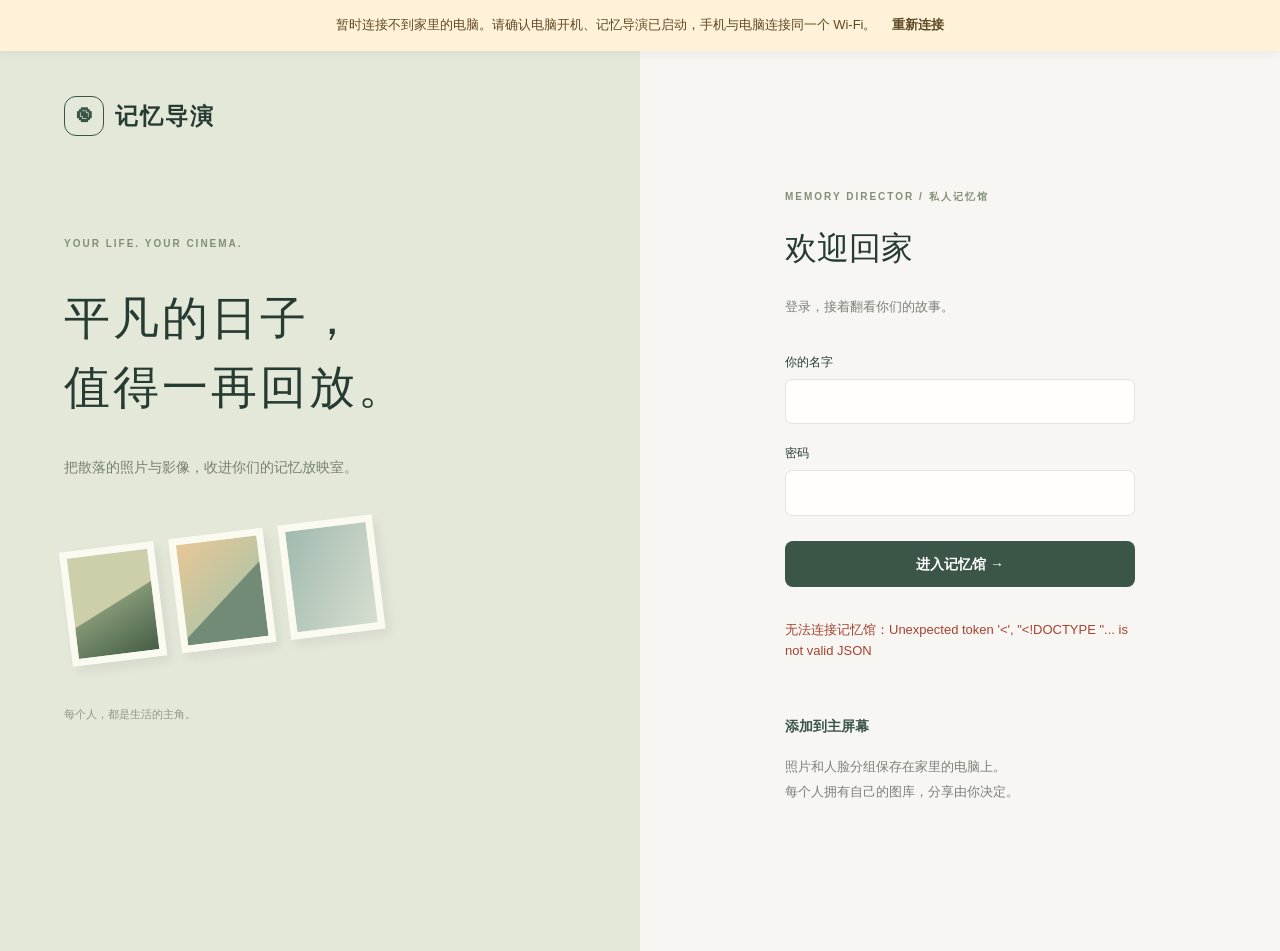
==== commit 3b6d43e7: "Add mobile web app installation, browser LAN access and upload retries" ====
--- a/static/index.html
+++ b/static/index.html
@@ -1,46 +1,48 @@
-<!doctype html>
-<html lang="zh-CN"><head><meta charset="utf-8"><meta name="viewport" content="width=device-width, initial-scale=1"><meta name="theme-color" content="#f6f4ef"><title>记忆导演 · 把日子，留成故事</title><link rel="icon" href="/static/film.svg"><link rel="stylesheet" href="/static/style.css"><script defer src="/static/app.js"></script></head>
-<body>
-<div id="auth" class="auth-screen" hidden><div class="auth-story"><div class="brand"><span class="brand-icon">◉</span>记忆导演</div><div class="story-lines"><span class="eyebrow">YOUR LIFE. YOUR CINEMA.</span><h1>平凡的日子，<br>值得一再回放。</h1><p>把散落的照片与影像，收进你们的记忆放映室。</p><div class="reel"><i></i><i></i><i></i></div></div><span class="footnote">每个人，都是生活的主角。</span></div><div class="auth-form"><span class="eyebrow">MEMORY DIRECTOR / 私人记忆馆</span><h2 id="auth-title">欢迎回家</h2><p id="auth-description">登录，接着翻看你们的故事。</p><form id="login-form"><label>你的名字<input name="name" autocomplete="username" maxlength="30" required></label><label>密码<input name="password" type="password" autocomplete="current-password" minlength="8" maxlength="128" required></label><button class="primary wide" id="auth-submit">进入记忆馆 →</button><p id="auth-error" class="error" role="alert"></p></form><p class="small">照片和人脸分组保存在家里的电脑上。<br>每个人拥有自己的图库，分享由你决定。</p></div></div>
-<div id="shell" hidden>
-<aside class="sidebar"><a class="brand" href="/"><span class="brand-icon">◉</span><span>记忆导演<small>MEMORY DIRECTOR</small></span></a><div class="nav-label">属于你们的生活原作</div><nav>
-<button data-scope="mine" class="active"><span>▦</span>总图库</button><button data-scope="people"><span>◎</span>人物</button><button data-scope="family"><span>▷</span>家庭放映室</button><button data-scope="favorites"><span>♡</span>珍藏片刻</button><button data-scope="today"><span>◷</span>往年今日</button><button data-scope="trash"><span>♧</span>回收站</button>
-</nav><div class="sidebar-card"><span class="eyebrow">KEEP IT CLOSE</span><strong>回忆在家里，随时能重逢</strong><p>同一 Wi-Fi 下，<br>把手机里的生活带回家。</p><button class="text-button" id="connect-button">连接手机 ↗</button></div><div class="sidebar-bottom"><button id="settings-button">⚙ 家庭与存储</button><div class="profile"><span class="avatar" id="avatar"></span><div><strong id="user-name"></strong><small>私人记忆空间 · V5</small></div><button id="logout" aria-label="退出登录">↪</button></div></div></aside>
-<div class="workspace"><header class="topbar"><span class="topbar-title">生活没有彩排，回忆可以重映。</span><div class="top-actions"><span class="local-badge"><i></i>仅在家中 · 本地处理</span><button class="primary" id="upload-button">＋ 收录新记忆</button></div></header>
-<main>
-<section class="cinema-hero" id="home-hero"><img id="hero-photo" alt="" hidden><div class="hero-shade"></div><div class="cinema-copy"><span class="eyebrow">A LIFE WORTH REMEMBERING</span><h1>有些瞬间，<br>一回看就是一生。</h1><p>照片、影像，还有画面里熟悉的人。<br>把走过的日子，留成我们的故事。</p><button id="hero-film" class="light-button">▷ 去家庭放映室</button></div><div class="hero-film-label"><span>MEMORY DIRECTOR</span><small>YOUR PRIVATE CINEMA / 生活原作</small></div></section>
-<section id="collections" class="collections-section"><div class="section-heading"><div><span class="eyebrow">CURATED BY YOU</span><h2>生活的不同打开方式</h2></div><span class="quiet">一份总图库，不同的回看方式</span></div><div class="collection-grid">
-<button class="collection-tile tone-sage" data-jump="mine"><span class="tile-symbol">▧</span><span><b>所有照片与视频</b><small id="stat-total">0 个片刻</small></span><em>↗</em></button>
-<button class="collection-tile tone-sand" data-jump="favorites"><span class="tile-symbol">♡</span><span><b>珍藏片刻</b><small>手动挑选，留给心里的位置</small></span><em>↗</em></button>
-<button class="collection-tile tone-blue" data-jump="mine" data-video="true"><span class="tile-symbol">▷</span><span><b>流动的时光</b><small id="stat-videos">0 段视频</small></span><em>↗</em></button>
-<button class="collection-tile tone-rose" data-jump="shared"><span class="tile-symbol">⌂</span><span><b>家人共享</b><small id="stat-shared">主动分享，一起回看</small></span><em>↗</em></button>
-</div></section>
-<section id="home-people" class="home-people"><div class="section-heading"><div><span class="eyebrow">THE PEOPLE IN YOUR STORY</span><h2>故事里的人</h2></div><div class="people-heading-actions"><button class="secondary compact" id="home-merge-people">合并人物</button><button class="text-button" id="all-people">查看全部 →</button></div></div><div id="people-strip" class="people-strip"></div><p class="small" id="people-summary"></p></section>
-<section id="jobs-panel" class="jobs-panel" hidden><div class="job-heading"><span class="eyebrow">正在为回忆整理线索</span><button id="refresh-jobs" class="text-button">刷新</button></div><div id="jobs-list"></div></section>
-<section id="people-panel" class="collection-panel" hidden><div class="section-heading"><div><span class="eyebrow">FAMILIAR FACES, PRECIOUS STORIES</span><h2>人物</h2></div><div class="people-heading-actions"><button class="secondary" id="open-merge-people">批量合并人物</button><button class="primary" id="scan-faces">◎ 识别人物</button></div></div><p class="panel-description">自动寻找相似的面孔。为人物命名、合并重复分组，或在照片详情里纠正识别。</p><label class="search person-search">⌕ <input id="people-search" placeholder="寻找某个人…" aria-label="搜索人物"></label><div id="people-grid" class="people-grid"></div><p id="people-empty" class="empty" hidden>还没有人物分组。点击「识别人物」，在本机开始整理。</p></section>
-<section id="films-panel" class="collection-panel" hidden><div class="section-heading"><div><span class="eyebrow">NOW SHOWING / OUR LIFE</span><h2>家庭放映室</h2></div></div><p class="panel-description">先选主题，再挑画面。用清晰的原片、有来处的音乐，剪一封值得重看的时光来信。</p><form id="film-form" class="film-form film-director">
-<label>回忆的时期<select id="film-period" name="period" required></select></label><label>故事主题<select id="film-theme" name="theme"><option value="people">人物故事</option><option value="nature">自然风景</option><option value="travel">旅行记忆</option><option value="favorites">我的珍藏</option></select></label><label>故事里的主角<select id="film-person" name="person"><option value="">不限人物</option></select></label>
-<label>影像模板<select id="film-template" name="template"><option value="warm">温柔日常 · 舒缓推近</option><option value="postcard">旅行明信片 · 明快留白</option><option value="cinema">时光胶片 · 低饱和慢叙事</option></select></label><label>输出清晰度<select id="film-resolution" name="resolution"><option value="1080">1080p · 高清原片（推荐）</option><option value="720">720p · 标准高清</option></select></label><label>背景音乐<select id="film-music" name="music"><option value="random">随机选择 CC0 轻音乐</option><option value="none">只保留视频原声</option></select></label>
-<label class="film-brief-field">导演要求<textarea id="film-prompt" name="prompt" rows="3" maxlength="600" placeholder="例如：海边的家庭旅行，优先孩子和日落；不要餐桌。也可以写照片备注中的地点、人物或活动。"></textarea><span class="small">中文要求与照片备注在本机分析；支持“不要…”排除主题。时长、配乐和清晰度请用对应选项设置。</span></label><label class="film-story-field">故事范围<select id="film-story" name="story_mode"><option value="event">同一次活动 · 更连贯（推荐）</option><option value="period">整个时期 · 保留多段回忆</option></select><span class="small">始终检查明显闭眼、相似去重，并按拍摄时间排序。</span></label>
-<label class="film-title-field">给影片起个名字<input name="title" maxlength="60" placeholder="例如：那个有海的夏天"></label><div class="music-actions"><button id="music-listen" type="button" class="secondary">♫ 试听配乐</button><button id="music-upload-button" type="button" class="secondary">＋ 上传本地音乐</button></div><button class="primary">预览主题选片 →</button><p class="small film-form-note">自动筛选会排除截图、文档、明显低质量和可识别的闭眼画面；相似照片保留较好的一张。预览可查看筛选统计和每张选片理由。</p></form><audio id="music-player" controls hidden></audio><p id="music-credit" class="small" hidden></p><div id="film-list" class="film-grid"></div><div class="section-heading period-heading"><h3>从这些月份开始</h3><span class="quiet">按主题预览并确认最多 30 个片刻</span></div><div id="period-list" class="period-grid"></div></section>
-<section id="library" class="library"><div class="section-heading"><div><span class="eyebrow" id="section-eyebrow">YOUR COMPLETE ARCHIVE</span><h2 id="section-title">总图库<span id="result-count"></span></h2></div><div class="kind-tabs"><button data-kind="" class="active">全部</button><button data-kind="image">照片</button><button data-kind="video">视频</button></div></div><p class="panel-description" id="scope-description">所有收录的照片与视频，都在这里。</p><div class="filters"><label class="search">⌕ <input id="search" type="search" placeholder="寻找日期、文件名、备注…" aria-label="搜索文件名或日期"></label><select id="year-filter" aria-label="选择年份"><option value="">全部年份</option></select><button id="select-mode" class="secondary compact">选择</button><button id="clear-trash" class="danger-button compact" hidden>清空回收站</button><button id="person-edit" class="secondary compact" hidden>人物命名与合并</button></div><div id="selection-bar" class="selection-bar" hidden><span id="selection-count"></span><button id="select-page" class="text-button">选择本页</button><button id="select-all-trash" class="text-button" hidden>全选回收站</button><button id="purge-selected" class="danger-button" hidden>永久移除所选</button><button id="batch-trash" class="danger-button">移到回收站</button><button id="cancel-selection" class="text-button">取消</button></div><div id="gallery" aria-live="polite"></div><div id="empty" class="empty" hidden><div>▤</div><h3 id="empty-title">故事，从一个片刻开始</h3><p id="empty-text"></p><button class="secondary" id="empty-upload">＋ 收录新记忆</button></div><button id="load-more" class="secondary load-more" hidden>继续翻看 ↓</button><p id="gallery-error" class="error" role="alert"></p></section>
-<footer>记忆导演 <span>·</span> 把日子，留成故事。<small>照片留在家里，故事属于你们。</small></footer></main></div></div>
-
-<dialog id="film-preview" class="preview-dialog"><button class="dialog-close" data-close aria-label="关闭">×</button><span class="eyebrow">YOUR DIRECTOR'S CUT</span><h2>先看看，这是不是你想讲的故事</h2><p id="film-preview-status" class="small"></p><div id="film-preview-grid" class="preview-grid"></div><div class="preview-footer"><span id="film-preview-count"></span><button id="render-reviewed-film" class="primary">用选中的片刻制作影片</button></div></dialog>
-<dialog id="delete-confirm" class="small-dialog"><button class="dialog-close" data-close aria-label="关闭">×</button><span class="eyebrow">THE CHOICE IS YOURS</span><h2 id="delete-confirm-title"></h2><p id="delete-confirm-description"></p><label class="source-delete-choice"><input id="delete-originals" type="checkbox">同时永久删除电脑中的原文件</label><p class="small">不勾选时保留磁盘原片。勾选后无法从应用恢复；同一原片在整理目录中的入口也会移除，其他独立备份不会自动删除。</p><div id="delete-plan-details" class="delete-plan-details"></div><p id="delete-plan-error" class="error" role="alert"></p><div class="confirm-actions"><button id="delete-confirm-cancel" class="secondary">取消</button><button id="delete-confirm-yes" class="danger-button">确认</button></div></dialog>
-<input id="music-file-input" type="file" accept="audio/*,.mp3,.wav,.m4a,.aac,.ogg,.flac" hidden>
-<input id="file-input" type="file" accept="image/*,video/*,.heic,.heif,.mov,.mkv" multiple hidden>
-<dialog id="viewer"><button class="dialog-close" data-close aria-label="关闭">×</button><div id="photo-tools" class="photo-tools" hidden><button id="photo-fit" class="secondary compact">适应窗口</button><button id="photo-actual" class="secondary compact">实际像素</button><button id="photo-out" class="secondary compact" aria-label="缩小图片">−</button><span id="photo-zoom-label">100%</span><button id="photo-in" class="secondary compact" aria-label="放大图片">＋</button><a id="photo-original" class="text-button" target="_blank" rel="noopener">新窗口查看高清图 ↗</a></div><div id="viewer-media"></div><div id="viewer-details"><div class="viewer-info"><div><span class="eyebrow" id="viewer-date"></span><h3 id="viewer-name"></h3><p id="viewer-source"></p></div><div class="viewer-actions"><button class="secondary" id="favorite-button">♡ 珍藏</button><button class="secondary" id="share-button">分享给家人</button><a class="primary" id="download-button">↓ 下载原文件</a><button class="danger-button" id="delete-button">移到回收站</button></div></div><div id="asset-faces" class="asset-faces"></div><form id="asset-note-form" class="asset-note-form"><label for="asset-note">这张画面的故事</label><textarea id="asset-note" maxlength="2000" rows="3" placeholder="写下时间、地点、人物，或当时想记住的话…"></textarea><div><span id="note-status" class="small" role="status"></span><button id="save-note" class="secondary compact">保存备注</button></div></form><button id="retry-video" class="secondary compact" type="button" hidden>重新准备视频</button><p class="small" id="viewer-note">视频兼容性取决于原片编码；无法播放时可下载原片。</p></div></dialog>
-<dialog id="confirm-dialog" class="small-dialog"><span class="eyebrow">KEEP THE CHOICE YOURS</span><h2 id="confirm-title"></h2><p id="confirm-message"></p><div class="confirm-actions"><button class="secondary" id="confirm-cancel">取消</button><button class="primary" id="confirm-yes">确认</button></div></dialog>
-<dialog id="person-dialog" class="small-dialog"><button class="dialog-close" data-close aria-label="关闭">×</button><span class="eyebrow">EVERY FACE HAS A STORY</span><h2>人物命名与合并</h2><form id="person-form"><label>人物名字<input id="person-name" maxlength="40" placeholder="给熟悉的面孔一个名字"></label><button class="primary">保存名字</button></form><hr><button id="merge-button" class="secondary">选择多个分组一起合并</button><p class="small">识别是相似度建议，不代表身份确认。分组错误时可在照片详情单独调整。</p></dialog>
-<dialog id="people-merge-dialog" class="people-merge-dialog"><button class="dialog-close" data-close aria-label="关闭">×</button><span class="eyebrow">BRING THE SAME FACE TOGETHER</span><h2>把同一个人的分组，放在一起</h2><p class="small">勾选属于同一个人的多个头像，再选择要保留的分组。名字与头像以保留分组为准，照片和视频不会被删除或改写。</p>
-<div class="people-merge-filters"><label class="search">⌕ <input id="merge-people-search" type="search" placeholder="搜索人物名字…" aria-label="搜索待合并人物"></label><label>同名快捷选择<select id="merge-same-name"><option value="">选择某个姓名的全部分组</option></select></label><button id="merge-clear" class="text-button" type="button">清除勾选</button></div>
-<p id="merge-people-empty" class="small" hidden>没有找到匹配的分组，可以换个名字搜索。</p><div id="merge-people-grid" class="merge-people-grid"></div><button id="merge-people-more" class="secondary compact" type="button" hidden>继续查看分组 ↓</button>
-<div class="people-merge-footer"><p id="merge-selection-count" class="small" role="status"></p><div id="merge-selected-faces" class="merge-selected-faces"></div><div class="merge-target-row"><img id="merge-target-photo" alt="保留分组头像" hidden><label>合并后保留<select id="merge-target" disabled></select></label></div><p class="small">请确认所选头像属于同一个人。提交后，其余所选分组会归入保留分组；同名不会自动触发合并。</p><p id="merge-people-error" class="error" role="alert"></p><div class="confirm-actions"><button class="secondary" id="merge-people-cancel" type="button">取消</button><button class="primary" id="merge-people-submit" type="button" disabled>至少勾选两个分组</button></div></div></dialog>
-<dialog id="face-dialog" class="small-dialog"><button class="dialog-close" data-close aria-label="关闭">×</button><h2>调整这张照片的人物</h2><img id="face-edit-image" class="face-edit-image" alt="待调整的人脸"><label>所属人物<select id="face-person"></select></label><div class="confirm-actions"><button id="face-move" class="primary">调整分组</button><button id="face-remove" class="secondary">这不是人脸</button></div></dialog>
-<dialog id="connect-dialog" class="small-dialog"><button class="dialog-close" data-close aria-label="关闭">×</button><span class="eyebrow">BRING YOUR MEMORIES HOME</span><h2>让手机里的时光，回家</h2><p>手机与电脑连接同一个 Wi-Fi，使用记忆导演 iPhone App 扫描下方配对码，再登录自己的账号。</p><div id="connection-list"></div><p class="small">电脑需要保持开机；上传期间请保持手机页面打开。</p></dialog>
-<dialog id="settings-dialog" class="small-dialog"><button class="dialog-close" data-close aria-label="关闭">×</button><span class="eyebrow">OUR FAMILY ARCHIVE</span><h2>家庭与存储</h2><div id="admin-settings"><section class="setting-section"><h3>邀请家人</h3><p>每个人的照片默认仅自己可见。</p><form id="user-form"><label>家人的名字<input name="name" required maxlength="30" autocomplete="off"></label><label>初始密码<input name="password" type="password" required minlength="8" maxlength="128" autocomplete="new-password"></label><button class="secondary">创建家庭账号</button></form></section><section class="setting-section" hidden><h3>接入历史照片与视频</h3><p>照片按旧清单接入，独立视频从原备份目录补充扫描；不改动原片。</p><div class="inline-actions"><button id="import-button" class="secondary">接入历史照片</button><button id="import-videos" class="secondary">补充历史视频</button></div><p id="import-status" role="status"></p></section></div><section class="setting-section"><h3>素材保存在哪里？</h3><div id="storage-info" class="storage-info"></div></section><p class="small">回收站只隐藏素材，不会释放磁盘空间。请为原片、data 目录和数据库保留独立备份。</p></dialog>
-<div id="transfer" class="transfer" hidden><div><strong>正在收录记忆</strong><span id="transfer-counter"></span></div><progress id="transfer-progress" max="100" value="0"></progress><p id="transfer-status" role="status"></p><button id="transfer-close" class="text-button" hidden>收起</button></div><div id="toast" class="toast" role="status" hidden></div>
-</body></html>
-
-
+<!doctype html>
+<html lang="zh-CN"><head><meta charset="utf-8"><meta name="viewport" content="width=device-width, initial-scale=1, viewport-fit=cover"><meta name="theme-color" content="#f6f4ef"><title>记忆导演 · 把日子，留成故事</title><link rel="icon" href="/static/icons/app-192.png"><link rel="apple-touch-icon" sizes="180x180" href="/static/icons/app-180.png"><link rel="manifest" href="/static/manifest.webmanifest"><meta name="apple-mobile-web-app-capable" content="yes"><meta name="apple-mobile-web-app-title" content="记忆导演"><meta name="apple-mobile-web-app-status-bar-style" content="default"><meta name="mobile-web-app-capable" content="yes"><link rel="stylesheet" href="/static/style.css"><link rel="stylesheet" href="/static/pwa.css"><script defer src="/static/app.js"></script><script defer src="/static/web-app.js"></script></head>
+<body>
+<div id="network-status" class="network-status" role="status" hidden><span id="network-message"></span><button id="network-retry" type="button" class="text-button">重新连接</button></div>
+<div id="auth" class="auth-screen" hidden><div class="auth-story"><div class="brand"><span class="brand-icon">◉</span>记忆导演</div><div class="story-lines"><span class="eyebrow">YOUR LIFE. YOUR CINEMA.</span><h1>平凡的日子，<br>值得一再回放。</h1><p>把散落的照片与影像，收进你们的记忆放映室。</p><div class="reel"><i></i><i></i><i></i></div></div><span class="footnote">每个人，都是生活的主角。</span></div><div class="auth-form"><span class="eyebrow">MEMORY DIRECTOR / 私人记忆馆</span><h2 id="auth-title">欢迎回家</h2><p id="auth-description">登录，接着翻看你们的故事。</p><form id="login-form"><label>你的名字<input name="name" autocomplete="username" maxlength="30" required></label><label>密码<input name="password" type="password" autocomplete="current-password" minlength="8" maxlength="128" required></label><button class="primary wide" id="auth-submit">进入记忆馆 →</button><p id="auth-error" class="error" role="alert"></p></form><button type="button" class="text-button" data-install-help>＋ 添加到手机主屏幕</button><p class="small">照片和人脸分组保存在家里的电脑上。<br>每个人拥有自己的图库，分享由你决定。</p></div></div>
+<div id="shell" hidden>
+<aside class="sidebar"><a class="brand" href="/"><span class="brand-icon">◉</span><span>记忆导演<small>MEMORY DIRECTOR</small></span></a><div class="nav-label">属于你们的生活原作</div><nav>
+<button data-scope="mine" class="active"><span>▦</span>总图库</button><button data-scope="people"><span>◎</span>人物</button><button data-scope="family"><span>▷</span>家庭放映室</button><button data-scope="favorites"><span>♡</span>珍藏片刻</button><button data-scope="today"><span>◷</span>往年今日</button><button data-scope="trash"><span>♧</span>回收站</button>
+</nav><div class="sidebar-card"><span class="eyebrow">KEEP IT CLOSE</span><strong>回忆在家里，随时能重逢</strong><p>同一 Wi-Fi 下，<br>把手机里的生活带回家。</p><button class="text-button" id="connect-button">连接手机 ↗</button></div><div class="sidebar-bottom"><button id="settings-button">⚙ 家庭与存储</button><div class="profile"><span class="avatar" id="avatar"></span><div><strong id="user-name"></strong><small>私人记忆空间 · V5</small></div><button id="logout" aria-label="退出登录">↪</button></div></div></aside>
+<div class="workspace"><header class="topbar"><span class="topbar-title">生活没有彩排，回忆可以重映。</span><div class="top-actions"><button type="button" class="text-button install-entry" data-install-help>添加到主屏幕</button><span class="local-badge"><i></i>仅在家中 · 本地处理</span><button class="primary" id="upload-button">＋ 收录新记忆</button></div></header>
+<main>
+<section class="cinema-hero" id="home-hero"><img id="hero-photo" alt="" hidden><div class="hero-shade"></div><div class="cinema-copy"><span class="eyebrow">A LIFE WORTH REMEMBERING</span><h1>有些瞬间，<br>一回看就是一生。</h1><p>照片、影像，还有画面里熟悉的人。<br>把走过的日子，留成我们的故事。</p><button id="hero-film" class="light-button">▷ 去家庭放映室</button></div><div class="hero-film-label"><span>MEMORY DIRECTOR</span><small>YOUR PRIVATE CINEMA / 生活原作</small></div></section>
+<section id="collections" class="collections-section"><div class="section-heading"><div><span class="eyebrow">CURATED BY YOU</span><h2>生活的不同打开方式</h2></div><span class="quiet">一份总图库，不同的回看方式</span></div><div class="collection-grid">
+<button class="collection-tile tone-sage" data-jump="mine"><span class="tile-symbol">▧</span><span><b>所有照片与视频</b><small id="stat-total">0 个片刻</small></span><em>↗</em></button>
+<button class="collection-tile tone-sand" data-jump="favorites"><span class="tile-symbol">♡</span><span><b>珍藏片刻</b><small>手动挑选，留给心里的位置</small></span><em>↗</em></button>
+<button class="collection-tile tone-blue" data-jump="mine" data-video="true"><span class="tile-symbol">▷</span><span><b>流动的时光</b><small id="stat-videos">0 段视频</small></span><em>↗</em></button>
+<button class="collection-tile tone-rose" data-jump="shared"><span class="tile-symbol">⌂</span><span><b>家人共享</b><small id="stat-shared">主动分享，一起回看</small></span><em>↗</em></button>
+</div></section>
+<section id="home-people" class="home-people"><div class="section-heading"><div><span class="eyebrow">THE PEOPLE IN YOUR STORY</span><h2>故事里的人</h2></div><div class="people-heading-actions"><button class="secondary compact" id="home-merge-people">合并人物</button><button class="text-button" id="all-people">查看全部 →</button></div></div><div id="people-strip" class="people-strip"></div><p class="small" id="people-summary"></p></section>
+<section id="jobs-panel" class="jobs-panel" hidden><div class="job-heading"><span class="eyebrow">正在为回忆整理线索</span><button id="refresh-jobs" class="text-button">刷新</button></div><div id="jobs-list"></div></section>
+<section id="people-panel" class="collection-panel" hidden><div class="section-heading"><div><span class="eyebrow">FAMILIAR FACES, PRECIOUS STORIES</span><h2>人物</h2></div><div class="people-heading-actions"><button class="secondary" id="open-merge-people">批量合并人物</button><button class="primary" id="scan-faces">◎ 识别人物</button></div></div><p class="panel-description">自动寻找相似的面孔。为人物命名、合并重复分组，或在照片详情里纠正识别。</p><label class="search person-search">⌕ <input id="people-search" placeholder="寻找某个人…" aria-label="搜索人物"></label><div id="people-grid" class="people-grid"></div><p id="people-empty" class="empty" hidden>还没有人物分组。点击「识别人物」，在本机开始整理。</p></section>
+<section id="films-panel" class="collection-panel" hidden><div class="section-heading"><div><span class="eyebrow">NOW SHOWING / OUR LIFE</span><h2>家庭放映室</h2></div></div><p class="panel-description">先选主题，再挑画面。用清晰的原片、有来处的音乐，剪一封值得重看的时光来信。</p><form id="film-form" class="film-form film-director">
+<label>回忆的时期<select id="film-period" name="period" required></select></label><label>故事主题<select id="film-theme" name="theme"><option value="people">人物故事</option><option value="nature">自然风景</option><option value="travel">旅行记忆</option><option value="favorites">我的珍藏</option></select></label><label>故事里的主角<select id="film-person" name="person"><option value="">不限人物</option></select></label>
+<label>影像模板<select id="film-template" name="template"><option value="warm">温柔日常 · 舒缓推近</option><option value="postcard">旅行明信片 · 明快留白</option><option value="cinema">时光胶片 · 低饱和慢叙事</option></select></label><label>输出清晰度<select id="film-resolution" name="resolution"><option value="1080">1080p · 高清原片（推荐）</option><option value="720">720p · 标准高清</option></select></label><label>背景音乐<select id="film-music" name="music"><option value="random">随机选择 CC0 轻音乐</option><option value="none">只保留视频原声</option></select></label>
+<label class="film-brief-field">导演要求<textarea id="film-prompt" name="prompt" rows="3" maxlength="600" placeholder="例如：海边的家庭旅行，优先孩子和日落；不要餐桌。也可以写照片备注中的地点、人物或活动。"></textarea><span class="small">中文要求与照片备注在本机分析；支持“不要…”排除主题。时长、配乐和清晰度请用对应选项设置。</span></label><label class="film-story-field">故事范围<select id="film-story" name="story_mode"><option value="event">同一次活动 · 更连贯（推荐）</option><option value="period">整个时期 · 保留多段回忆</option></select><span class="small">始终检查明显闭眼、相似去重，并按拍摄时间排序。</span></label>
+<label class="film-title-field">给影片起个名字<input name="title" maxlength="60" placeholder="例如：那个有海的夏天"></label><div class="music-actions"><button id="music-listen" type="button" class="secondary">♫ 试听配乐</button><button id="music-upload-button" type="button" class="secondary">＋ 上传本地音乐</button></div><button class="primary">预览主题选片 →</button><p class="small film-form-note">自动筛选会排除截图、文档、明显低质量和可识别的闭眼画面；相似照片保留较好的一张。预览可查看筛选统计和每张选片理由。</p></form><audio id="music-player" controls hidden></audio><p id="music-credit" class="small" hidden></p><div id="film-list" class="film-grid"></div><div class="section-heading period-heading"><h3>从这些月份开始</h3><span class="quiet">按主题预览并确认最多 30 个片刻</span></div><div id="period-list" class="period-grid"></div></section>
+<section id="library" class="library"><div class="section-heading"><div><span class="eyebrow" id="section-eyebrow">YOUR COMPLETE ARCHIVE</span><h2 id="section-title">总图库<span id="result-count"></span></h2></div><div class="kind-tabs"><button data-kind="" class="active">全部</button><button data-kind="image">照片</button><button data-kind="video">视频</button></div></div><p class="panel-description" id="scope-description">所有收录的照片与视频，都在这里。</p><div class="filters"><label class="search">⌕ <input id="search" type="search" placeholder="寻找日期、文件名、备注…" aria-label="搜索文件名或日期"></label><select id="year-filter" aria-label="选择年份"><option value="">全部年份</option></select><button id="select-mode" class="secondary compact">选择</button><button id="clear-trash" class="danger-button compact" hidden>清空回收站</button><button id="person-edit" class="secondary compact" hidden>人物命名与合并</button></div><div id="selection-bar" class="selection-bar" hidden><span id="selection-count"></span><button id="select-page" class="text-button">选择本页</button><button id="select-all-trash" class="text-button" hidden>全选回收站</button><button id="purge-selected" class="danger-button" hidden>永久移除所选</button><button id="batch-trash" class="danger-button">移到回收站</button><button id="cancel-selection" class="text-button">取消</button></div><div id="gallery" aria-live="polite"></div><div id="empty" class="empty" hidden><div>▤</div><h3 id="empty-title">故事，从一个片刻开始</h3><p id="empty-text"></p><button class="secondary" id="empty-upload">＋ 收录新记忆</button></div><button id="load-more" class="secondary load-more" hidden>继续翻看 ↓</button><p id="gallery-error" class="error" role="alert"></p></section>
+<footer>记忆导演 <span>·</span> 把日子，留成故事。<small>照片留在家里，故事属于你们。</small></footer></main></div></div>
+
+<dialog id="film-preview" class="preview-dialog"><button class="dialog-close" data-close aria-label="关闭">×</button><span class="eyebrow">YOUR DIRECTOR'S CUT</span><h2>先看看，这是不是你想讲的故事</h2><p id="film-preview-status" class="small"></p><div id="film-preview-grid" class="preview-grid"></div><div class="preview-footer"><span id="film-preview-count"></span><button id="render-reviewed-film" class="primary">用选中的片刻制作影片</button></div></dialog>
+<dialog id="delete-confirm" class="small-dialog"><button class="dialog-close" data-close aria-label="关闭">×</button><span class="eyebrow">THE CHOICE IS YOURS</span><h2 id="delete-confirm-title"></h2><p id="delete-confirm-description"></p><label class="source-delete-choice"><input id="delete-originals" type="checkbox">同时永久删除电脑中的原文件</label><p class="small">不勾选时保留磁盘原片。勾选后无法从应用恢复；同一原片在整理目录中的入口也会移除，其他独立备份不会自动删除。</p><div id="delete-plan-details" class="delete-plan-details"></div><p id="delete-plan-error" class="error" role="alert"></p><div class="confirm-actions"><button id="delete-confirm-cancel" class="secondary">取消</button><button id="delete-confirm-yes" class="danger-button">确认</button></div></dialog>
+<input id="music-file-input" type="file" accept="audio/*,.mp3,.wav,.m4a,.aac,.ogg,.flac" hidden>
+<input id="file-input" type="file" accept="image/*,video/*,.heic,.heif,.mov,.mkv" multiple hidden>
+<dialog id="viewer"><button class="dialog-close" data-close aria-label="关闭">×</button><div id="photo-tools" class="photo-tools" hidden><button id="photo-fit" class="secondary compact">适应窗口</button><button id="photo-actual" class="secondary compact">实际像素</button><button id="photo-out" class="secondary compact" aria-label="缩小图片">−</button><span id="photo-zoom-label">100%</span><button id="photo-in" class="secondary compact" aria-label="放大图片">＋</button><a id="photo-original" class="text-button" target="_blank" rel="noopener">新窗口查看高清图 ↗</a></div><div id="viewer-media"></div><div id="viewer-details"><div class="viewer-info"><div><span class="eyebrow" id="viewer-date"></span><h3 id="viewer-name"></h3><p id="viewer-source"></p></div><div class="viewer-actions"><button class="secondary" id="favorite-button">♡ 珍藏</button><button class="secondary" id="share-button">分享给家人</button><a class="primary" id="download-button">↓ 下载原文件</a><button class="danger-button" id="delete-button">移到回收站</button></div></div><div id="asset-faces" class="asset-faces"></div><form id="asset-note-form" class="asset-note-form"><label for="asset-note">这张画面的故事</label><textarea id="asset-note" maxlength="2000" rows="3" placeholder="写下时间、地点、人物，或当时想记住的话…"></textarea><div><span id="note-status" class="small" role="status"></span><button id="save-note" class="secondary compact">保存备注</button></div></form><button id="retry-video" class="secondary compact" type="button" hidden>重新准备视频</button><p class="small" id="viewer-note">视频兼容性取决于原片编码；无法播放时可下载原片。</p></div></dialog>
+<dialog id="confirm-dialog" class="small-dialog"><span class="eyebrow">KEEP THE CHOICE YOURS</span><h2 id="confirm-title"></h2><p id="confirm-message"></p><div class="confirm-actions"><button class="secondary" id="confirm-cancel">取消</button><button class="primary" id="confirm-yes">确认</button></div></dialog>
+<dialog id="person-dialog" class="small-dialog"><button class="dialog-close" data-close aria-label="关闭">×</button><span class="eyebrow">EVERY FACE HAS A STORY</span><h2>人物命名与合并</h2><form id="person-form"><label>人物名字<input id="person-name" maxlength="40" placeholder="给熟悉的面孔一个名字"></label><button class="primary">保存名字</button></form><hr><button id="merge-button" class="secondary">选择多个分组一起合并</button><p class="small">识别是相似度建议，不代表身份确认。分组错误时可在照片详情单独调整。</p></dialog>
+<dialog id="people-merge-dialog" class="people-merge-dialog"><button class="dialog-close" data-close aria-label="关闭">×</button><span class="eyebrow">BRING THE SAME FACE TOGETHER</span><h2>把同一个人的分组，放在一起</h2><p class="small">勾选属于同一个人的多个头像，再选择要保留的分组。名字与头像以保留分组为准，照片和视频不会被删除或改写。</p>
+<div class="people-merge-filters"><label class="search">⌕ <input id="merge-people-search" type="search" placeholder="搜索人物名字…" aria-label="搜索待合并人物"></label><label>同名快捷选择<select id="merge-same-name"><option value="">选择某个姓名的全部分组</option></select></label><button id="merge-clear" class="text-button" type="button">清除勾选</button></div>
+<p id="merge-people-empty" class="small" hidden>没有找到匹配的分组，可以换个名字搜索。</p><div id="merge-people-grid" class="merge-people-grid"></div><button id="merge-people-more" class="secondary compact" type="button" hidden>继续查看分组 ↓</button>
+<div class="people-merge-footer"><p id="merge-selection-count" class="small" role="status"></p><div id="merge-selected-faces" class="merge-selected-faces"></div><div class="merge-target-row"><img id="merge-target-photo" alt="保留分组头像" hidden><label>合并后保留<select id="merge-target" disabled></select></label></div><p class="small">请确认所选头像属于同一个人。提交后，其余所选分组会归入保留分组；同名不会自动触发合并。</p><p id="merge-people-error" class="error" role="alert"></p><div class="confirm-actions"><button class="secondary" id="merge-people-cancel" type="button">取消</button><button class="primary" id="merge-people-submit" type="button" disabled>至少勾选两个分组</button></div></div></dialog>
+<dialog id="face-dialog" class="small-dialog"><button class="dialog-close" data-close aria-label="关闭">×</button><h2>调整这张照片的人物</h2><img id="face-edit-image" class="face-edit-image" alt="待调整的人脸"><label>所属人物<select id="face-person"></select></label><div class="confirm-actions"><button id="face-move" class="primary">调整分组</button><button id="face-remove" class="secondary">这不是人脸</button></div></dialog>
+<dialog id="connect-dialog" class="small-dialog"><button class="dialog-close" data-close aria-label="关闭">×</button><span class="eyebrow">BRING YOUR MEMORIES HOME</span><h2>让手机里的时光，回家</h2><p>手机与电脑连接同一个 Wi-Fi。用手机相机扫描网页二维码，在 Safari 中打开，再登录自己的账号。</p><div id="connection-list"></div><p class="small">电脑需要保持开机；上传期间保持页面前台打开。每个人使用自己的家庭账号，照片默认仅自己可见。</p></dialog>
+<dialog id="install-dialog" class="small-dialog"><button class="dialog-close" data-close aria-label="关闭">×</button><img class="install-icon" src="/static/icons/app-180.png" alt="记忆导演图标"><span class="eyebrow">YOUR MEMORIES, ONE TAP AWAY</span><h2>把记忆馆，放到主屏幕</h2><p>不用签名，不用上架，也没有 7 天重新安装的限制。</p><ol class="install-steps"><li>在 iPhone 的 <strong>Safari</strong> 中打开电脑的局域网网页地址。</li><li>点击分享按钮，选择「添加到主屏幕」。</li><li>如果有「作为网页 App 打开」，保持开启，名称填写「记忆导演」，然后添加。</li></ol><button id="install-native" type="button" class="primary" hidden>安装记忆导演</button><p id="install-context" class="small" role="status"></p><p class="small">安卓可用浏览器菜单中的「安装应用」或「添加到主屏幕」。电脑必须开机运行；上传需手动选片并保持前台。不会离线保存家庭照片、视频或人物资料。</p></dialog>
+<dialog id="settings-dialog" class="small-dialog"><button class="dialog-close" data-close aria-label="关闭">×</button><span class="eyebrow">OUR FAMILY ARCHIVE</span><h2>家庭与存储</h2><div id="admin-settings"><section class="setting-section"><h3>邀请家人</h3><p>每个人的照片默认仅自己可见。</p><form id="user-form"><label>家人的名字<input name="name" required maxlength="30" autocomplete="off"></label><label>初始密码<input name="password" type="password" required minlength="8" maxlength="128" autocomplete="new-password"></label><button class="secondary">创建家庭账号</button></form></section><section class="setting-section" hidden><h3>接入历史照片与视频</h3><p>照片按旧清单接入，独立视频从原备份目录补充扫描；不改动原片。</p><div class="inline-actions"><button id="import-button" class="secondary">接入历史照片</button><button id="import-videos" class="secondary">补充历史视频</button></div><p id="import-status" role="status"></p></section></div><section class="setting-section"><h3>素材保存在哪里？</h3><div id="storage-info" class="storage-info"></div></section><p class="small">回收站只隐藏素材，不会释放磁盘空间。请为原片、data 目录和数据库保留独立备份。</p></dialog>
+<div id="transfer" class="transfer" hidden><div><strong>正在收录记忆</strong><span id="transfer-counter"></span></div><progress id="transfer-progress" max="100" value="0"></progress><p id="transfer-status" role="status"></p><p class="small transfer-hint">多选后依次上传；请保持 Wi-Fi 和页面前台，避免锁屏。失败的项目可在本页重试。</p><button id="transfer-retry" type="button" class="secondary compact" hidden>重试失败项目</button><button id="transfer-close" class="text-button" hidden>收起</button></div><div id="toast" class="toast" role="status" hidden></div>
+</body></html>
+
+
--- a/static/style.css
+++ b/static/style.css
@@ -1,34 +1,34 @@
-:root{--bg:#f6f4ef;--paper:#fffefa;--ink:#29382f;--muted:#7a8177;--green:#435e49;--line:#e3e5dc;--accent:#bf885e}*{box-sizing:border-box}body{margin:0;font:14px/1.6 "Segoe UI","Microsoft YaHei",sans-serif;background:var(--bg);color:var(--ink)}button,input,select{font:inherit}button,a,input,select{-webkit-tap-highlight-color:transparent}button,a{touch-action:manipulation}button{cursor:pointer}button,a{transition:background .2s,color .2s,transform .2s}button:disabled{opacity:.55;cursor:wait}button:focus-visible,a:focus-visible,input:focus-visible,select:focus-visible{outline:3px solid #b88962;outline-offset:3px}button{color:inherit}a{color:inherit;text-decoration:none}[hidden]{display:none!important}.primary,.secondary,.hero-button{display:inline-flex;align-items:center;justify-content:center;gap:8px;border-radius:8px;padding:11px 20px;border:1px solid transparent;font-weight:600}.primary{background:var(--green);color:white}.primary:hover{background:#304c36}.secondary{background:var(--paper);border-color:var(--line)}.secondary:hover{background:#e9eee5}.text-button{background:none;border:0;color:var(--green);padding:5px 0;font-weight:600}.brand{display:flex;align-items:center;gap:11px;font-size:23px;font-weight:650;letter-spacing:2px;line-height:1.4}.brand-icon{height:40px;width:40px;display:grid;place-items:center;border:1px solid var(--green);border-radius:12px;color:var(--green);font-size:31px;line-height:1}.brand small{display:block;font-size:8px;letter-spacing:2px;font-weight:500;margin-top:4px}.sidebar{position:fixed;width:238px;inset:0 auto 0 0;background:#eeeee6;border-right:1px solid var(--line);padding:34px 23px;display:flex;flex-direction:column}.nav-label{font-size:11px;letter-spacing:2px;color:#8b9186;margin:52px 14px 16px}.sidebar nav{display:grid;gap:8px}.sidebar nav button{border:0;background:transparent;text-align:left;padding:13px 15px;border-radius:8px;display:flex;align-items:center;gap:13px;font-size:14px}.sidebar nav button>span:first-child{font-size:23px;line-height:1}.sidebar nav button.active{background:#dce4d7;color:#35543b;font-weight:650}.nav-dot{margin-left:auto;width:5px;height:5px;border-radius:50%;background:currentColor}.sidebar nav button:not(.active) .nav-dot{display:none}.sidebar-card{margin-top:46px;border:1px solid #d9dece;border-radius:13px;padding:18px;background:linear-gradient(135deg,#e6ebdf,#f1f0e7)}.sidebar-card strong{display:block;margin-top:5px;font-size:13px}.sidebar-card p{font-size:12px;color:var(--muted);line-height:1.9}.mini-reel{font-size:28px;color:#91a083}.sidebar-bottom{margin-top:auto;padding-top:25px}.sidebar-bottom>button{border:0;background:none;color:#6e786a;padding:10px;font-size:13px}.profile{display:flex;gap:10px;align-items:center;border-top:1px solid #dce0d3;margin-top:15px;padding-top:21px}.avatar{background:#dadfcf;border-radius:50%;width:35px;height:35px;display:grid;place-items:center}.profile strong{font-size:13px}.profile small{display:block;font-size:10px;color:var(--muted)}.profile button{margin-left:auto;border:0;background:none;font-size:21px}.workspace{margin-left:238px}.topbar{height:83px;padding:0 4.5%;display:flex;align-items:center;justify-content:space-between;border-bottom:1px solid var(--line);background:#faf9f5}.topbar-title{color:var(--muted);font-size:12px;letter-spacing:1px}.top-actions{display:flex;align-items:center;gap:25px}.local-badge{font-size:11px;color:#708269;display:flex;align-items:center;gap:7px}.local-badge i{width:6px;height:6px;background:#799c65;border-radius:50%}main{max-width:1500px;margin:auto;padding:32px 4.5% 0}.hero{position:relative;overflow:hidden;min-height:388px;border:1px solid #e0e3d6;border-radius:17px;background:radial-gradient(ellipse at 75% 70%,#d4decb,transparent 65%),linear-gradient(110deg,#edeee4,#e6e9dc);display:grid;grid-template-columns:1fr 1fr}.hero-copy{padding:35px 40px;z-index:1}.eyebrow{font-size:10px;letter-spacing:2px;color:#819075;font-weight:600}.hero h1{font-family:Georgia,"Songti SC","SimSun",serif;font-size:48px;letter-spacing:4px;font-weight:500;line-height:1.25;margin:17px 0 15px}.hero h1 span{color:#617555}.hero p{font-size:13px;color:#7b8373;line-height:1.9}.hero-button{background:#fffdf5;border-color:#d9dfce;font-size:12px;padding:9px 17px;margin:5px 0 22px}.hero-button span{margin-left:20px}.hero-caption{font-size:10px;letter-spacing:1px;color:#8d9484;display:flex;align-items:center;gap:10px}.line{display:inline-block;width:27px;height:1px;background:#9ba58d}.hero-art{position:relative;min-height:380px}.art-orbit{position:absolute;width:360px;height:360px;border:1px solid #b9c7ac88;border-radius:50%;left:8%;top:20px;box-shadow:0 0 0 24px #b9c7ac18,0 0 0 50px #b9c7ac12}.photo-paper{position:absolute;background:#faf9ef;padding:10px 10px 0;box-shadow:4px 16px 28px #354b3026;width:210px;height:257px;border:1px solid #fff9}.photo-paper span{display:block;text-align:center;font-size:9px;letter-spacing:1px;padding-top:13px;color:#7f8976}.paper-back{top:35px;left:5%;transform:rotate(-12deg)}.paper-front{top:104px;left:39%;transform:rotate(10deg)}.paper-image{height:205px;background-size:cover;background-position:center}.landscape{background:linear-gradient(155deg,transparent 48%,#758b6e 49%,#475e48 75%,#354a3c),linear-gradient(30deg,#b9c5a6 30%,#dce2cd 31%,#b7c5b5 75%)}.sunset{background:radial-gradient(circle at 63% 30%,#fff5bd 0 10%,transparent 11%),linear-gradient(165deg,transparent 59%,#465f59 60%,#273f3e 85%),linear-gradient(#d1b48c,#e3c795 49%,#98a698 50%)}.stamp{position:absolute;right:20px;top:18px;width:87px;height:87px;border:1px solid #8e9d7c;border-radius:50%;text-align:center;padding-top:12px;color:#7c8b6e;font-size:10px;line-height:1.7;transform:rotate(13deg)}.stamp b{font-size:11px;font-weight:500}.art-note{position:absolute;bottom:18px;left:12%;font:italic 21px Georgia,serif;color:#849476;transform:rotate(-5deg)}.overview{display:grid;grid-template-columns:1fr 1fr 1fr 1.3fr;margin:25px 0 38px;padding:19px 5px;border-bottom:1px solid var(--line);gap:18px}.overview>div{display:flex;align-items:center;gap:14px}.stat-icon{width:41px;height:41px;border-radius:11px;background:#e9ecdf;color:#7f8c70;font-size:25px;text-align:center}.overview strong{font:26px Georgia,serif;display:block;line-height:1.2}.overview small{font-size:10px;color:var(--muted)}.overview p{margin:0;border-left:1px solid var(--line);padding-left:25px;font-size:11px;color:#7a8572;line-height:1.9}.overview em{font-style:normal;color:#a0a590}.section-heading{display:flex;align-items:center;justify-content:space-between}.section-heading h2{font-family:Georgia,"SimSun",serif;font-size:26px;font-weight:500;margin:5px 0 0;letter-spacing:2px}.section-heading h2 span{font:11px "Microsoft YaHei",sans-serif;color:var(--muted);letter-spacing:0;margin-left:13px}.kind-tabs{display:flex;background:#eaece4;border-radius:8px;padding:4px}.kind-tabs button{border:0;background:none;padding:6px 15px;color:#89917f;border-radius:5px;font-size:12px}.kind-tabs button.active{background:var(--paper);box-shadow:0 1px 4px #0001;color:var(--green)}.filters{display:flex;align-items:center;gap:12px;margin:23px 0}.search{display:flex;align-items:center;background:#fffdf8;border:1px solid var(--line);border-radius:7px;padding:7px 13px;gap:10px;width:300px;font-size:22px;color:#819079}.search input{border:0;background:none;width:100%;min-width:0;outline:none;font-size:12px;color:var(--ink)}select{padding:10px 12px;border-radius:7px;border:1px solid var(--line);background:var(--paper);color:var(--muted);font-size:12px}.sort-label{margin-left:auto;color:#8b9282;font-size:11px}.month-heading{display:flex;align-items:baseline;gap:12px;margin:25px 0 12px}.month-heading h3{font-size:17px;font-weight:500;margin:0}.month-heading span{font:11px Georgia,serif;letter-spacing:1px;color:#9a9f90}.photo-grid{display:grid;grid-template-columns:repeat(4,minmax(0,1fr));gap:15px}.asset-card{border:0;background:var(--paper);padding:0;border-radius:10px;overflow:hidden;text-align:left;box-shadow:0 2px 3px #28372803;position:relative}.asset-card:hover{transform:translateY(-4px);box-shadow:0 8px 18px #28372812}.asset-card img{width:100%;height:170px;object-fit:cover;display:block;background:#e7e9e0}.asset-meta{padding:10px 12px}.asset-meta strong{display:block;font-size:11px;font-weight:500;white-space:nowrap;text-overflow:ellipsis;overflow:hidden}.asset-meta small{font-size:10px;color:#929885}.card-badge{position:absolute;right:9px;top:9px;padding:2px 7px;background:#fbfaf1dd;border-radius:4px;font-size:11px}.empty{text-align:center;padding:65px 20px;border:1px dashed #d7ddce;background:#f0f1e9;border-radius:12px}.empty>div{font-size:43px;color:#8b9b7c}.empty h3{font-weight:500;letter-spacing:2px}.empty p{color:var(--muted);font-size:12px}.load-more{display:flex;margin:30px auto}.error{color:#a54332;font-size:13px}.small{font-size:11px;color:var(--muted);line-height:1.9}footer{padding:35px 0 25px;text-align:center;font-size:11px;letter-spacing:2px;color:#8d9583}footer span{margin:0 8px}footer small{display:block;font-size:9px;letter-spacing:1px;margin-top:4px;color:#a2a792}dialog{border:1px solid var(--line);border-radius:17px;background:var(--bg);color:var(--ink);padding:30px;width:min(1000px,94vw);max-height:92vh;overflow:auto}dialog::backdrop{background:#14291ec9;backdrop-filter:blur(6px)}.dialog-close{position:absolute;right:12px;top:9px;border:0;background:#f6f4efdd;width:32px;height:32px;border-radius:50%;font-size:23px;z-index:2}.small-dialog{width:min(490px,94vw);padding:35px}.small-dialog h2{font:26px "SimSun",serif;letter-spacing:1px}.small-dialog p{font-size:12px;color:var(--muted)}#viewer-media{background:#19241d;border-radius:10px;display:grid;place-items:center;min-height:240px}#viewer-media img,#viewer-media video{max-width:100%;max-height:60vh;display:block}#viewer-media img{object-fit:contain}.viewer-info{display:flex;align-items:center;justify-content:space-between;gap:20px;margin-top:20px}.viewer-info h3{margin:3px 0;font-size:16px;overflow-wrap:anywhere}.viewer-info p{font-size:11px;color:var(--muted)}.viewer-actions{display:flex;gap:8px;flex-wrap:wrap;flex-shrink:0}.viewer-actions button,.viewer-actions a{font-size:12px;padding:9px 12px}.setting-section{padding:15px 0;border-bottom:1px solid var(--line)}.setting-section h3{font-size:15px;margin:0}.setting-section form{display:grid;gap:10px}label{font-size:12px}label>input:not([type=file]){display:block;width:100%;padding:12px;border:1px solid var(--line);background:var(--paper);border-radius:7px;margin-top:7px;color:var(--ink)}.connection{background:white;border:1px solid var(--line);border-radius:10px;margin:13px 0;padding:15px;text-align:center}.connection img{width:155px;display:block;margin:0 auto 10px}.connection a{font-family:monospace;font-size:14px;color:var(--green)}.transfer{position:fixed;right:25px;bottom:25px;width:340px;max-width:calc(100vw - 30px);background:var(--paper);padding:20px;border:1px solid #c8d4c0;border-radius:12px;box-shadow:0 10px 50px #19351d25;z-index:10}.transfer>div{display:flex;justify-content:space-between;font-size:12px}.transfer p{font-size:11px;overflow-wrap:anywhere;color:var(--muted);max-height:120px;overflow:auto}.transfer progress{width:100%;height:6px;margin-top:12px;accent-color:var(--green)}.toast{position:fixed;bottom:25px;left:50%;transform:translateX(-50%);background:#293f30;color:white;padding:12px 22px;border-radius:9px;z-index:20;max-width:90vw}.auth-screen{min-height:100vh;display:grid;grid-template-columns:1fr 1fr}.auth-story{background:#e4e8d9;position:relative;padding:45px 10%;overflow:hidden}.story-lines{position:relative;margin-top:95px;z-index:1}.story-lines h1{font:46px/1.5 "SimSun",serif;font-weight:500;letter-spacing:3px}.story-lines p{line-height:2;color:#76816d;font-size:14px}.footnote{display:block;font-size:11px;color:#8d9982;margin-top:70px}.reel{display:flex;gap:15px;margin-top:40px;transform:rotate(-7deg)}.reel i{width:95px;height:115px;border:7px solid #fbfaf1;background:linear-gradient(155deg,#cccfaa 50%,#829674 51%,#465e47);box-shadow:4px 6px 12px #0001}.reel i:nth-child(2){background:linear-gradient(140deg,#e7c697,#bcc5a2 55%,#718b77 56%)}.reel i:nth-child(3){background:linear-gradient(120deg,#a1b9ae,#d6ded0)}.auth-form{max-width:440px;width:100%;padding:45px;margin:auto}.auth-form h2{font:32px "SimSun",serif;margin-top:20px}.auth-form>p{color:var(--muted);font-size:13px}.auth-form form{margin:35px 0;display:grid;gap:20px}.wide{width:100%;margin-top:5px}
-@media(min-width:1500px){.photo-grid{grid-template-columns:repeat(5,minmax(0,1fr))}.asset-card img{height:190px}.hero-art{max-width:550px}.paper-front{left:42%}}
-@media(max-width:1100px){.sidebar{width:205px;padding:30px 16px}.workspace{margin-left:205px}.hero-copy{padding:30px}.hero h1{font-size:40px}.photo-paper{width:165px;height:220px}.paper-image{height:170px}.paper-front{left:33%}.stamp{right:8px;top:12px}.photo-grid{grid-template-columns:repeat(3,minmax(0,1fr))}.topbar-title{display:none}.topbar{justify-content:flex-end}.overview p{display:none}.overview{grid-template-columns:repeat(3,1fr)}.viewer-info{display:block}.viewer-actions{margin-top:15px}.sidebar-card{margin-top:25px}}
-@media(max-width:700px){.sidebar{position:static;width:100%;padding:16px 18px 0;border-right:0;background:#eeeee6}.sidebar .brand{font-size:20px}.brand-icon{width:32px;height:32px;font-size:26px}.sidebar .brand small{font-size:7px}.nav-label,.sidebar-card,.sidebar-bottom .profile{display:none}.sidebar nav{display:flex;gap:5px;overflow:auto;margin-top:20px}.sidebar nav button{white-space:nowrap;font-size:12px;padding:11px 12px;border-radius:8px 8px 0 0;gap:7px}.sidebar nav button>span:first-child{font-size:18px}.nav-dot{display:none}.sidebar-bottom{position:absolute;right:15px;top:15px;padding:0;margin:0}.sidebar-bottom>button{font-size:11px}.workspace{margin-left:0}.topbar{height:60px;padding:0 18px}.top-actions{width:100%;justify-content:space-between;gap:12px}.top-actions .primary{font-size:12px;padding:8px 12px}.local-badge{font-size:10px}main{padding:18px 16px 0}.hero{min-height:285px;grid-template-columns:1fr 1fr;border-radius:12px}.hero-copy{padding:24px 0 21px 23px}.hero .eyebrow{font-size:7px;letter-spacing:1px}.hero h1{font-size:33px;margin:15px 0 10px;letter-spacing:2px}.hero p{font-size:11px}.hero-button{font-size:10px;margin:6px 0;padding:7px 10px}.hero-button span{margin-left:6px}.hero-caption{display:none}.hero-art{min-height:285px}.photo-paper{width:115px;height:154px;padding:6px 6px 0}.paper-image{height:120px}.photo-paper span{font-size:6px;padding-top:6px;letter-spacing:0}.paper-back{top:37px;left:0}.paper-front{top:117px;left:19%}.art-orbit{width:220px;height:220px;left:0;top:35px}.stamp{width:53px;height:53px;font-size:6px;right:10px;top:12px;padding-top:7px}.stamp b{font-size:7px}.art-note{display:none}.overview{gap:8px;margin:16px 0 23px;padding:13px 0}.stat-icon{width:30px;height:30px;font-size:20px}.overview>div{gap:8px}.overview strong{font-size:22px}.overview small{font-size:8px}.section-heading h2{font-size:22px}.section-heading .eyebrow{font-size:8px;letter-spacing:1px}.section-heading h2 span{font-size:9px;margin-left:6px}.kind-tabs button{padding:5px 10px;font-size:11px}.filters{gap:8px;margin:18px 0}.search{width:auto;flex:1;padding:5px 9px}.search input{font-size:11px}select{font-size:11px;max-width:100px;padding:9px}.sort-label{display:none}.photo-grid{grid-template-columns:repeat(2,minmax(0,1fr));gap:10px}.asset-card img{height:165px}.asset-meta{padding:8px 10px}.month-heading{margin-top:21px}.month-heading h3{font-size:15px}.month-heading span{font-size:9px}.auth-screen{display:block}.auth-story{padding:24px 30px}.story-lines{margin-top:28px}.story-lines h1{font-size:32px;margin:10px 0}.story-lines p,.reel,.footnote{display:none}.auth-form{padding:32px 28px}.auth-form h2{font-size:28px}.auth-form form{margin:22px 0}.small-dialog{padding:28px 22px}.viewer-actions{gap:6px}.viewer-actions button,.viewer-actions a{font-size:11px;padding:9px}dialog{padding:18px}.transfer{bottom:15px;right:15px}.sidebar nav button.active{background:#dce4d7}}
-@media(prefers-reduced-motion:reduce){*{transition:none!important;scroll-behavior:auto!important}}
-.search>input:not([type=file]){margin:0;padding:0;border:0;background:none;border-radius:0}
-@media(max-width:700px){.hero{grid-template-columns:1.15fr .85fr}.hero h1{font-size:30px;white-space:nowrap}.hero-art{min-width:0}.paper-back{left:-8px}.paper-front{left:7%}.stamp{right:6px}.sidebar nav{gap:0}.sidebar nav button{padding:11px 9px}}
-
-/* V2: a personal cinema and clearly separated collections. */
-:root{--green:#3b5547;--bg:#f7f6f2;--ink:#263b32}
-html{scroll-behavior:smooth}.sidebar{background:#f0f1e9;width:224px;padding:30px 20px}.workspace{margin-left:224px}.sidebar .brand{font-size:21px}.nav-label{margin:38px 10px 15px}.sidebar nav{gap:5px}.sidebar nav button{padding:12px 14px}.sidebar nav button.active{background:#dde6d9}.sidebar-card{margin-top:30px;background:#e7ebdf;border:0}.sidebar-card strong{font-size:12px;margin-top:12px}.sidebar-card p{font-size:11px}.topbar{height:74px;background:#fafaf7}.topbar-title{font-size:11px}.top-actions .primary{font-size:12px;padding:10px 18px}main{padding-top:26px;max-width:1600px}.section-heading h2{font-family:"Segoe UI","Microsoft YaHei",sans-serif;font-size:23px;font-weight:650;letter-spacing:-.4px}.section-heading .eyebrow{font-size:9px}.quiet{font-size:11px;color:#90988b}.cinema-hero{height:345px;position:relative;overflow:hidden;border-radius:18px;background:radial-gradient(ellipse at 85% 20%,#c6ba9460,transparent 45%),linear-gradient(110deg,#182a23,#445b4c);color:#faf8ef;margin-bottom:35px}.cinema-hero>img{position:absolute;right:0;top:0;width:65%;height:100%;object-fit:cover;opacity:.7;animation:slow-reveal 1s ease-out both}.hero-shade{position:absolute;inset:0;background:linear-gradient(90deg,#1a2d26 0%,#1a2d26f0 30%,#1a2d2670 68%,#1a2d2640);pointer-events:none}.cinema-copy{position:relative;z-index:1;padding:35px 42px;max-width:600px}.cinema-copy .eyebrow{color:#b8c8ae;font-size:9px;letter-spacing:2.8px}.cinema-copy h1{font:38px/1.45 "SimSun",serif;letter-spacing:3px;margin:16px 0 12px}.cinema-copy p{font-size:12px;line-height:1.9;color:#c6d0c5}.light-button{border:1px solid #c7d3bd66;background:#f1eddd;color:#324b3b;border-radius:7px;font-size:11px;padding:10px 17px;margin-top:8px;cursor:pointer}.light-button:hover{background:white;transform:translateY(-2px)}.hero-film-label{position:absolute;right:25px;bottom:22px;text-align:right;font-size:10px;letter-spacing:3px;color:#eef0e5cc}.hero-film-label small{display:block;font-size:7px;margin-top:6px;letter-spacing:1.5px}.collections-section{margin:0 0 34px}.collection-grid{display:grid;grid-template-columns:repeat(4,minmax(0,1fr));gap:13px;margin-top:19px}.collection-tile{border:1px solid #e1e4d9;border-radius:12px;padding:17px;text-align:left;display:flex;align-items:center;gap:12px;min-height:90px;position:relative;overflow:hidden}.collection-tile:hover{transform:translateY(-3px);box-shadow:0 8px 20px #203a2c0c}.tile-symbol{font-size:28px;line-height:1;color:#5e7963}.collection-tile b{font-size:12px;font-weight:600;display:block}.collection-tile small{display:block;font-size:9px;color:#7a8878;margin-top:6px}.collection-tile em{position:absolute;right:10px;top:8px;font-size:12px;font-style:normal;color:#81917d}.tone-sage{background:#e8ede1}.tone-sand{background:#f0eadd}.tone-blue{background:#e6eceb}.tone-rose{background:#f0e8e1}.home-people{margin:0 0 33px}.people-strip{display:flex;gap:21px;overflow:auto;padding:20px 2px 4px}.person-avatar,.person-card{border:0;background:none;display:flex;flex-direction:column;align-items:center;padding:0;min-width:79px;color:var(--ink)}.person-avatar img{height:72px;width:72px;object-fit:cover;border-radius:50%;border:3px solid #fefdf5;box-shadow:0 2px 8px #293d2a12}.person-avatar:hover img,.person-card:hover img{transform:scale(1.045);box-shadow:0 4px 16px #35472c25}.person-avatar strong,.person-card strong{font-size:11px;font-weight:500;max-width:120px;overflow:hidden;text-overflow:ellipsis;white-space:nowrap;margin-top:9px}.person-avatar small,.person-card small{font-size:9px;color:var(--muted);margin-top:3px}.people-start{border:1px dashed #cbd5c2;background:#f1f3eb;border-radius:10px;padding:22px;font-size:12px;color:#7d8f75;width:100%}.people-summary{margin:0}.collection-panel{margin-bottom:36px}.panel-description{font-size:11px;color:#87917e;margin:12px 0 20px;line-height:1.9}.library{border-top:1px solid #e1e5d9;padding-top:25px}.photo-grid{gap:14px}.asset-card{box-shadow:none;background:#fffefa;border:1px solid #eceee5;animation:card-arrive .35s ease-out both}.asset-card img{height:190px;transition:transform .5s}.asset-card:hover img{transform:scale(1.025)}.asset-card:hover{transform:translateY(-2px)}.asset-meta strong{font-size:11px}.asset-meta small{font-size:9px}.card-badge{background:#20372dc9;color:white;font-size:10px;backdrop-filter:blur(6px)}.selection-check{position:absolute;top:10px;left:10px;width:24px;height:24px;border:2px solid white;border-radius:50%;background:#26392a44;display:none;align-items:center;justify-content:center;color:transparent}.selectable .selection-check{display:flex}.selected{outline:3px solid #658462;outline-offset:-3px}.selected .selection-check{background:#52794d;color:white}.selection-bar{display:flex;align-items:center;gap:15px;background:#e8edde;border-radius:9px;padding:12px 16px;font-size:12px;margin-bottom:15px}.selection-bar>span{margin-right:auto}.danger-button{background:#f6eae5;color:#9b4f3d;border:1px solid #e7cfc4;border-radius:7px;padding:10px 13px;font-size:12px;cursor:pointer}.danger-button:hover{background:#efd8cd}.compact{padding:9px 14px;font-size:11px}.jobs-panel{border:1px solid #dbe2d2;background:#eff2e9;padding:15px 18px;border-radius:12px;margin:25px 0}.job-heading{display:flex;align-items:center;justify-content:space-between}.job-heading .text-button{font-size:10px}.job-row{display:flex;align-items:center;gap:15px;border-top:1px solid #e0e6d6;padding:11px 0}.job-row>div{flex:1;min-width:0}.job-row strong{font-size:11px;font-weight:600}.job-row small{display:block;font-size:10px;color:#87917d;overflow-wrap:anywhere}.job-row progress{width:90px;height:5px;accent-color:#789365}.job-status{font-size:10px;color:#87917d}.job-row button{font-size:10px;min-width:30px}.people-grid{display:grid;grid-template-columns:repeat(6,minmax(0,1fr));gap:27px 15px;margin:25px 0}.person-card img{width:105px;height:105px;border-radius:50%;object-fit:cover;border:4px solid #fffdf5;transition:transform .3s}.person-search{margin:20px 0}.film-form{display:flex;align-items:flex-end;gap:15px;background:#ebeede;border:1px solid #dce3d0;border-radius:13px;padding:20px;margin:24px 0}.film-form label{flex:1;min-width:0;color:#7a8972}.film-form label>select,.film-form label>input{margin-top:7px;display:block;width:100%;padding:11px}.film-form button{font-size:12px;white-space:nowrap;height:44px}.film-grid{display:grid;grid-template-columns:repeat(2,minmax(0,1fr));gap:20px}.film-card{background:#fffefa;border-radius:13px;border:1px solid #e1e5d7;overflow:hidden;animation:card-arrive .4s ease-out both}.film-card>img{display:block;width:100%;aspect-ratio:16/9;object-fit:cover}.film-card-body{padding:20px}.film-card-body h3{font:20px "SimSun",serif;margin:10px 0}.film-card-body .primary,.film-card-body .secondary{font-size:11px}.film-placeholder{height:180px;background:linear-gradient(140deg,#283d32,#6c7b57);display:grid;place-items:center;color:#d6ddc6;font-size:12px;letter-spacing:3px}.film-empty{grid-column:1/-1;border:1px dashed #d4ddc8;text-align:center;padding:40px;color:#91a083;font-size:12px;border-radius:10px}.period-heading{margin:35px 0 17px}.period-heading h3{font-size:16px;font-weight:550}.period-grid{display:grid;grid-template-columns:repeat(4,minmax(0,1fr));gap:15px}.period-card{padding:0;border:0;background:#fffefa;text-align:left;overflow:hidden;border-radius:10px;position:relative}.period-card img{width:100%;height:120px;object-fit:cover}.period-card span{display:block;font-size:12px;font-weight:600;padding:10px 12px 0}.period-card small{display:block;color:#8a9581;font-size:9px;padding:3px 12px 13px}.period-card:hover{transform:translateY(-3px)}.confirm-actions{display:flex;justify-content:flex-end;gap:12px;margin-top:20px}.confirm-actions button{font-size:12px}.inline-actions{display:flex;flex-wrap:wrap;gap:9px}.inline-actions .secondary{font-size:11px;padding:10px 12px}.storage-info{font-size:11px}.storage-info>div{margin:16px 0}.storage-info strong{display:block;font-weight:500;color:#6c7c65}.storage-info code{display:block;margin-top:5px;padding:9px;background:#eeefe7;border-radius:6px;overflow-wrap:anywhere;font-size:10px;color:#8c967e}.asset-faces{display:flex;gap:13px;margin-top:15px;flex-wrap:wrap}.face-chip{border:1px solid #dfe5d6;background:#f0f3e9;border-radius:30px;padding:5px 13px 5px 5px;display:flex;align-items:center;gap:9px;cursor:pointer}.face-chip img{height:35px;width:35px;object-fit:cover;border-radius:50%}.face-chip span{font-size:11px}.face-edit-image{display:block;width:100px;height:100px;object-fit:cover;border-radius:50%;margin:15px auto 25px}#person-form{display:grid;gap:15px}#person-dialog select,#face-dialog select{display:block;width:100%;margin:10px 0 20px}hr{border:0;border-top:1px solid var(--line);margin:25px 0}.viewer-info{flex-wrap:wrap}.viewer-actions{flex-wrap:wrap;flex-shrink:1}.viewer-actions .danger-button{font-size:11px}dialog{box-shadow:0 20px 90px #142b2240;animation:dialog-arrive .2s ease-out}
-@keyframes card-arrive{from{opacity:.3;transform:translateY(8px)}to{opacity:1;transform:translateY(0)}}@keyframes dialog-arrive{from{opacity:0;transform:translateY(12px) scale(.99)}to{opacity:1;transform:none}}@keyframes slow-reveal{from{opacity:0;transform:scale(1.03)}to{opacity:.7;transform:scale(1)}}
-@media(min-width:1600px){.photo-grid{grid-template-columns:repeat(5,minmax(0,1fr))}.asset-card img{height:215px}.cinema-hero{height:370px}.cinema-copy{padding-top:45px}}
-@media(max-width:1100px){.sidebar{width:195px;padding:28px 14px}.sidebar .brand{font-size:19px}.workspace{margin-left:195px}.collection-grid{grid-template-columns:repeat(2,minmax(0,1fr))}.collection-tile{min-height:80px}.people-grid{grid-template-columns:repeat(4,minmax(0,1fr))}.period-grid{grid-template-columns:repeat(3,minmax(0,1fr))}.film-form{flex-wrap:wrap}.film-form label{min-width:150px}.film-form button{width:100%}.hero-film-label{display:none}.sidebar-card{margin-top:25px}.cinema-copy h1{font-size:34px}.cinema-hero{height:330px}.viewer-actions{gap:7px}}
-@media(max-width:700px){.sidebar{position:static;width:100%;padding:16px 17px 0}.workspace{margin-left:0}.sidebar .brand{font-size:20px}.sidebar nav{margin-top:16px;display:flex;overflow-x:auto;gap:4px;padding-bottom:1px;scrollbar-width:none}.sidebar nav button{padding:10px;font-size:12px;flex-shrink:0;gap:6px}.sidebar nav button>span:first-child{font-size:18px}.sidebar-bottom{right:10px;top:14px}.sidebar-card{display:none}.topbar{height:62px;padding:0 17px}.top-actions .primary{padding:9px 13px;font-size:11px}.local-badge{font-size:9px}main{padding:17px 17px 0}.cinema-hero{height:300px;border-radius:14px;margin-bottom:26px}.cinema-hero>img{width:100%;opacity:.5}.hero-shade{background:linear-gradient(90deg,#192f27ed,#192f2780)}.cinema-copy{padding:28px 24px}.cinema-copy .eyebrow{font-size:7px;letter-spacing:1.5px}.cinema-copy h1{font-size:29px;letter-spacing:1px;margin-top:21px}.cinema-copy p{font-size:11px;line-height:1.8}.light-button{font-size:10px;padding:8px 12px}.section-heading h2{font-size:19px;letter-spacing:-.4px}.section-heading .eyebrow{font-size:7px;letter-spacing:1.4px}.quiet{display:none}.collection-grid{gap:9px;margin-top:17px}.collection-tile{padding:13px 10px;gap:9px;min-height:82px}.tile-symbol{font-size:23px}.collection-tile b{font-size:11px}.collection-tile small{font-size:8px;margin-top:5px}.collection-tile em{font-size:10px;top:5px;right:7px}.collections-section{margin-bottom:27px}.people-strip{gap:16px;padding-top:18px}.person-avatar{min-width:65px}.person-avatar img{width:62px;height:62px}.person-avatar strong{font-size:10px;max-width:80px}.person-avatar small{font-size:8px}.home-people>.small{font-size:9px}.home-people{margin-bottom:24px}.home-people .text-button{font-size:10px}.library{padding-top:22px}.filters{flex-wrap:wrap;margin:16px 0}.filters .search{flex:1;min-width:140px}.filters .compact{padding:8px 12px}.filters #person-edit{width:100%}.sort-label{display:none}.panel-description{font-size:10px;margin:10px 0 15px}.photo-grid{gap:9px}.asset-card img{height:165px}.asset-meta{padding:9px}.asset-meta strong{font-size:10px}.asset-meta small{font-size:8px}.people-grid{grid-template-columns:repeat(3,minmax(0,1fr));gap:25px 8px}.person-card img{width:83px;height:83px}.person-card strong{font-size:10px;max-width:95px}.person-card small{font-size:8px}#scan-faces{font-size:11px;padding:9px 12px}.film-form{padding:16px;gap:13px}.film-form label{min-width:100%;font-size:11px}.film-form label>input,.film-form label>select{font-size:12px}.film-grid{grid-template-columns:1fr}.film-card-body{padding:18px}.film-card-body h3{font-size:19px}.period-grid{grid-template-columns:repeat(2,minmax(0,1fr));gap:11px}.period-card img{height:110px}.period-card span{font-size:11px}.period-card small{font-size:8px}.period-heading h3{font-size:14px}.job-row{gap:9px;flex-wrap:wrap}.job-row>div{flex-basis:65%}.job-row progress{width:58px}.job-row strong{font-size:10px}.job-row small{font-size:9px}.job-status{font-size:8px}.selection-bar{flex-wrap:wrap;padding:10px;font-size:11px;gap:10px}.selection-bar button{font-size:10px}.selection-check{width:22px;height:22px}.viewer-actions .danger-button{padding:8px}.viewer-info h3{font-size:14px}.viewer-actions{margin-top:12px}.film-form .primary{font-size:11px}footer{font-size:10px;padding-top:30px}}
-@media(prefers-reduced-motion:reduce){html{scroll-behavior:auto}*{animation:none!important;transition:none!important}}
-.people-more{grid-column:1/-1;justify-self:center;font-size:12px}
-@media(max-width:700px){.job-row{display:grid;grid-template-columns:minmax(0,1fr) auto;gap:8px 12px}.job-row>div{grid-row:1;grid-column:1}.job-row .job-status{grid-row:1;grid-column:2;justify-self:end}.job-row progress{grid-row:2;grid-column:1;width:100%}.job-row button{grid-row:2;grid-column:2}}
-/* V3: deliberate choices, original-quality films and explicit deletion. */
-.person-open{border:0;background:none;padding:0;cursor:pointer;border-radius:50%}.person-name-line{display:flex;align-items:center;justify-content:center;gap:4px;margin-top:8px;min-height:26px}.person-name-button{border:0;background:none;padding:2px;font-size:11px;max-width:105px;text-overflow:ellipsis;white-space:nowrap;overflow:hidden}.rename-person{border:0;background:none;padding:3px;color:#8e9b85;font-size:11px;opacity:0}.person-card:hover .rename-person,.person-avatar:hover .rename-person,.rename-person:focus-visible{opacity:1}.inline-person-name{width:115px;max-width:100%;border:1px solid #9ead8f;border-radius:6px;padding:5px 7px;font-size:12px;text-align:center;background:white;color:var(--ink)}.film-director{display:grid;grid-template-columns:repeat(3,minmax(0,1fr));align-items:end}.film-director label{min-width:0}.film-director select{max-width:none}.film-title-field{grid-column:span 1}.film-director .film-form-note{grid-column:1/-1;margin:0}.delete-film{font-size:11px;padding:10px 13px;margin-left:8px}.preview-dialog{width:min(1000px,95vw);padding:32px}.preview-dialog h2{font-family:"SimSun",serif;font-size:26px;font-weight:500}.preview-grid{display:grid;grid-template-columns:repeat(4,minmax(0,1fr));gap:15px;margin:20px 0}.review-card{position:relative;background:#fffdf7;border:1px solid var(--line);border-radius:10px;overflow:hidden;cursor:pointer}.review-card img{width:100%;height:150px;object-fit:cover;display:block}.review-card>input[type=checkbox]{position:absolute;top:10px;left:10px;width:20px;height:20px;display:block;padding:0;margin:0;accent-color:var(--green)}.review-card:has(input:not(:checked)){opacity:.45}.review-card strong{display:block;padding:10px 11px 0;font-size:11px;overflow:hidden;text-overflow:ellipsis;white-space:nowrap}.review-card small{display:block;padding:5px 11px 13px;font-size:10px;color:var(--muted)}.preview-footer{position:sticky;bottom:-32px;background:var(--bg);border-top:1px solid var(--line);padding:18px 0;display:flex;justify-content:space-between;align-items:center;gap:15px;font-size:12px}.source-delete-choice{display:flex;align-items:center;gap:10px;background:#f5e7dd;border:1px solid #e4caba;padding:13px;border-radius:8px;color:#98583e;margin-top:20px;font-weight:600}.source-delete-choice>input[type=checkbox]{width:18px;height:18px;padding:0;margin:0;display:inline-block;accent-color:#9d5f43;flex-shrink:0}.delete-plan-details{font-size:11px;margin:17px 0;max-height:240px;overflow:auto}.delete-plan-details>strong{display:block;margin-bottom:10px}.delete-plan-details>div{padding:9px;background:#eceee5;margin:6px 0;border-radius:6px}.delete-plan-details code{display:block;overflow-wrap:anywhere;font-size:10px;color:#7c8972}.delete-plan-details span{display:block;font-size:11px}.selection-bar{flex-wrap:wrap}.person-card small{margin-top:0}.person-avatar .person-name-line{margin-top:6px}#music-player{width:min(100%,470px);margin-bottom:5px}#music-credit{margin-bottom:25px}
-@media(max-width:1000px){.film-director{grid-template-columns:repeat(2,minmax(0,1fr))}.film-director button{width:auto}.preview-grid{grid-template-columns:repeat(3,minmax(0,1fr))}}
-@media(max-width:700px){.film-director{grid-template-columns:repeat(2,minmax(0,1fr));gap:13px 10px}.film-director label{min-width:0}.film-director label>select{font-size:10px;padding:10px 7px;width:100%}.film-director .film-title-field{grid-column:1/-1}.film-director button{font-size:10px;padding:10px 8px;white-space:normal;height:auto;min-height:43px}.film-director label{font-size:10px}.film-director .film-form-note{font-size:9px}.rename-person{opacity:1;font-size:10px}.person-name-button{font-size:10px;max-width:74px}.person-name-line{gap:0}.inline-person-name{width:93px;font-size:11px}.preview-grid{grid-template-columns:repeat(2,minmax(0,1fr));gap:10px}.review-card img{height:135px}.review-card small{font-size:9px}.preview-dialog{padding:23px 16px}.preview-dialog h2{font-size:22px;padding-right:15px}.preview-footer{bottom:-23px;font-size:11px}.preview-footer button{font-size:10px;padding:10px}.source-delete-choice{font-size:11px;padding:10px}.delete-film{margin-top:10px;margin-left:9px}.filters #clear-trash{font-size:10px}}
-
-/* Full-size viewing uses a light, adaptive stage instead of a dark letterbox. */
-.music-actions{display:flex;gap:7px;align-items:center}.film-director .music-actions button{font-size:10px;padding:10px 9px;flex:1;height:44px}.photo-tools{display:flex;align-items:center;gap:8px;padding:0 24px 14px 0;border-bottom:1px solid var(--line);margin-bottom:18px;flex-wrap:wrap}.photo-tools .text-button{font-size:11px;margin-left:auto}.photo-tools>span{font-size:11px;min-width:38px;text-align:center}.asset-note-form{display:block;margin-top:18px}.asset-note-form label{display:block;font-size:12px;color:#6f8069;margin-bottom:8px}.asset-note-form textarea{width:100%;max-width:100%;min-height:90px;border:1px solid #dce2d4;border-radius:8px;padding:11px;font:12px/1.8 "Microsoft YaHei",sans-serif;background:#fffefa;color:var(--ink);resize:vertical}.asset-note-form>div{display:flex;align-items:center;justify-content:space-between;gap:10px;margin-top:7px}#viewer.image-viewer[open]{display:grid;grid-template-columns:minmax(0,1fr) 290px;column-gap:25px;width:min(1280px,96vw);padding:25px;background:#faf9f5}#viewer.image-viewer .photo-tools{grid-column:1/-1}#viewer.image-viewer #viewer-media{grid-column:1;grid-row:2/span 4;background:transparent;min-height:0;max-height:72vh;display:block;overflow:auto;border-radius:6px;align-self:start;text-align:center}#viewer.image-viewer #viewer-media img{max-width:none;max-height:none;display:block;object-fit:contain;margin:0 auto}#viewer.image-viewer .viewer-info{grid-column:2;grid-row:2;display:block;margin:0;align-self:start}#viewer.image-viewer .viewer-info h3{font-size:15px;overflow-wrap:anywhere}#viewer.image-viewer .viewer-actions{gap:8px;margin-top:18px}#viewer.image-viewer .viewer-actions button,#viewer.image-viewer .viewer-actions a{font-size:11px;padding:9px 11px}#viewer.image-viewer #asset-faces{grid-column:2;grid-row:3;align-self:start;margin-top:14px}#viewer.image-viewer .asset-note-form{grid-column:2;grid-row:4;align-self:start}#viewer.image-viewer #viewer-note{grid-column:2;grid-row:5;align-self:start;font-size:10px;margin-top:15px}#viewer.image-viewer .face-chip{padding-right:9px;gap:6px}#viewer.image-viewer .face-chip img{height:28px;width:28px}#viewer.image-viewer .face-chip span{font-size:10px}
-@media(max-width:1000px){#viewer.image-viewer[open]{grid-template-columns:minmax(0,1fr) 240px;column-gap:17px}.film-director .music-actions button{font-size:10px;padding:8px}}
-@media(max-width:700px){#viewer.image-viewer[open]{display:block;width:96vw;padding:18px 14px}.photo-tools{gap:5px;padding-right:0}.photo-tools .compact{font-size:10px;padding:8px}.photo-tools .text-button{margin-left:0;font-size:10px}.photo-tools>span{font-size:10px;min-width:31px}#viewer.image-viewer #viewer-media{max-height:58vh;margin:0 0 17px;text-align:center}#viewer.image-viewer .viewer-info{margin-top:15px}#viewer.image-viewer .viewer-actions{margin-top:10px}.asset-note-form{margin-top:15px}.asset-note-form textarea{font-size:12px}.music-actions{gap:6px;align-self:stretch}.film-director .music-actions button{height:auto;font-size:9px;padding:8px 5px}}
-#viewer.image-viewer #viewer-details{grid-column:2;grid-row:2;align-self:start}#viewer.image-viewer #viewer-media{grid-row:2}#viewer-details .asset-faces:empty{margin-top:0}
-@media(max-width:700px){.photo-tools{padding-right:26px}.photo-tools .text-button{flex-basis:100%;text-align:left;margin-top:2px}}
-
-.film-brief-field{grid-column:span 2}.film-brief-field textarea{display:block;width:100%;min-height:96px;resize:vertical;border:1px solid var(--line);border-radius:8px;padding:12px;font:12px/1.8 "Microsoft YaHei",sans-serif;background:#fffefa;color:var(--ink)}.film-brief-field .small,.film-story-field .small{display:block;font-weight:400;line-height:1.8;margin-top:7px}.film-story-field{align-self:start}.film-story-field select{margin-bottom:14px}#retry-video{margin-top:12px}#viewer-media video{object-fit:contain}
-@media(max-width:700px){.film-brief-field,.film-story-field{grid-column:1/-1}.film-brief-field textarea{font-size:12px}.film-story-field select{margin-bottom:4px}.film-director .music-actions,.film-director>.primary{grid-column:1/-1}.film-director .music-actions button{white-space:nowrap}}
-.people-heading-actions{display:flex;gap:12px;align-items:center;flex-wrap:wrap}.people-heading-actions .secondary{font-size:11px}.people-merge-dialog{width:min(880px,95vw);padding:30px}.people-merge-dialog h2{font:26px/1.5 "SimSun",serif;padding-right:20px}.people-merge-dialog>.small{line-height:1.9}.people-merge-filters{display:flex;align-items:end;gap:12px;flex-wrap:wrap;margin:22px 0}.people-merge-filters .search{flex:1;min-width:160px}.people-merge-filters>label:not(.search){font-size:11px}.people-merge-filters select{display:block;max-width:100%;margin-top:7px}.merge-people-grid{display:grid;grid-template-columns:repeat(5,minmax(0,1fr));gap:12px}.merge-person-card{position:relative;display:flex;flex-direction:column;align-items:center;border:1px solid var(--line);border-radius:12px;padding:17px 8px 12px;background:#fffefa;cursor:pointer;min-width:0;transition:background .15s,border-color .15s}.merge-person-card.is-selected{background:#e5ecdc;border-color:#728367}.merge-person-card:focus-within{outline:2px solid #9cad8f;outline-offset:2px}.merge-person-card>input[type=checkbox]{position:absolute;top:8px;left:8px;width:18px;height:18px;margin:0;padding:0;accent-color:var(--green)}.merge-person-card>img{width:76px;height:76px;object-fit:cover;border-radius:50%;border:3px solid white;margin-bottom:9px}.merge-person-card>strong{font-size:12px;font-weight:500;max-width:100%;overflow-wrap:anywhere;text-align:center}.merge-person-card>small{font-size:10px;color:var(--muted);margin-top:4px}.people-merge-footer{position:sticky;bottom:-30px;background:var(--bg);border-top:1px solid var(--line);margin-top:22px;padding:14px 0 2px}.people-merge-footer .confirm-actions{margin-top:12px}.merge-selected-faces{display:flex;gap:6px;flex-wrap:wrap;max-height:100px;overflow:auto;margin:8px 0 14px}.merge-selected-person{display:flex;align-items:center;gap:5px;padding:4px 7px 4px 4px;border:1px solid var(--line);border-radius:22px;background:white;font-size:10px}.merge-selected-person>img{width:25px;height:25px;object-fit:cover;border-radius:50%}.merge-target-row{display:flex;align-items:center;gap:12px}.merge-target-row>img{width:52px;height:52px;border-radius:50%;object-fit:cover}.merge-target-row>label{flex:1;min-width:0;font-size:11px}.merge-target-row select{display:block;width:100%;max-width:100%;margin-top:5px}.people-merge-footer>.small{margin:8px 0;line-height:1.8}#merge-people-more{margin-top:15px}
-@media(max-width:700px){.people-heading-actions{gap:8px}.people-heading-actions .secondary,.people-heading-actions .primary{font-size:10px;padding:9px}.home-people .section-heading{flex-wrap:wrap;gap:10px}.people-merge-dialog{padding:22px 15px}.people-merge-dialog h2{font-size:21px}.people-merge-filters{gap:9px;margin:15px 0}.people-merge-filters .search{flex-basis:100%}.people-merge-filters>label:not(.search){flex:1;min-width:0}.people-merge-filters select{width:100%;font-size:11px}.merge-people-grid{grid-template-columns:repeat(3,minmax(0,1fr));gap:8px}.merge-person-card{padding:18px 5px 10px}.merge-person-card>img{width:62px;height:62px}.merge-person-card>strong{font-size:11px}.merge-person-card>small{font-size:9px}.people-merge-footer{bottom:-22px}.people-merge-footer .confirm-actions{gap:8px}.people-merge-footer .confirm-actions button{font-size:11px;padding:11px 12px;white-space:normal}.merge-target-row>img{width:44px;height:44px}}
+:root{--bg:#f6f4ef;--paper:#fffefa;--ink:#29382f;--muted:#7a8177;--green:#435e49;--line:#e3e5dc;--accent:#bf885e}*{box-sizing:border-box}body{margin:0;font:14px/1.6 "Segoe UI","Microsoft YaHei",sans-serif;background:var(--bg);color:var(--ink)}button,input,select{font:inherit}button,a,input,select{-webkit-tap-highlight-color:transparent}button,a{touch-action:manipulation}button{cursor:pointer}button,a{transition:background .2s,color .2s,transform .2s}button:disabled{opacity:.55;cursor:wait}button:focus-visible,a:focus-visible,input:focus-visible,select:focus-visible{outline:3px solid #b88962;outline-offset:3px}button{color:inherit}a{color:inherit;text-decoration:none}[hidden]{display:none!important}.primary,.secondary,.hero-button{display:inline-flex;align-items:center;justify-content:center;gap:8px;border-radius:8px;padding:11px 20px;border:1px solid transparent;font-weight:600}.primary{background:var(--green);color:white}.primary:hover{background:#304c36}.secondary{background:var(--paper);border-color:var(--line)}.secondary:hover{background:#e9eee5}.text-button{background:none;border:0;color:var(--green);padding:5px 0;font-weight:600}.brand{display:flex;align-items:center;gap:11px;font-size:23px;font-weight:650;letter-spacing:2px;line-height:1.4}.brand-icon{height:40px;width:40px;display:grid;place-items:center;border:1px solid var(--green);border-radius:12px;color:var(--green);font-size:31px;line-height:1}.brand small{display:block;font-size:8px;letter-spacing:2px;font-weight:500;margin-top:4px}.sidebar{position:fixed;width:238px;inset:0 auto 0 0;background:#eeeee6;border-right:1px solid var(--line);padding:34px 23px;display:flex;flex-direction:column}.nav-label{font-size:11px;letter-spacing:2px;color:#8b9186;margin:52px 14px 16px}.sidebar nav{display:grid;gap:8px}.sidebar nav button{border:0;background:transparent;text-align:left;padding:13px 15px;border-radius:8px;display:flex;align-items:center;gap:13px;font-size:14px}.sidebar nav button>span:first-child{font-size:23px;line-height:1}.sidebar nav button.active{background:#dce4d7;color:#35543b;font-weight:650}.nav-dot{margin-left:auto;width:5px;height:5px;border-radius:50%;background:currentColor}.sidebar nav button:not(.active) .nav-dot{display:none}.sidebar-card{margin-top:46px;border:1px solid #d9dece;border-radius:13px;padding:18px;background:linear-gradient(135deg,#e6ebdf,#f1f0e7)}.sidebar-card strong{display:block;margin-top:5px;font-size:13px}.sidebar-card p{font-size:12px;color:var(--muted);line-height:1.9}.mini-reel{font-size:28px;color:#91a083}.sidebar-bottom{margin-top:auto;padding-top:25px}.sidebar-bottom>button{border:0;background:none;color:#6e786a;padding:10px;font-size:13px}.profile{display:flex;gap:10px;align-items:center;border-top:1px solid #dce0d3;margin-top:15px;padding-top:21px}.avatar{background:#dadfcf;border-radius:50%;width:35px;height:35px;display:grid;place-items:center}.profile strong{font-size:13px}.profile small{display:block;font-size:10px;color:var(--muted)}.profile button{margin-left:auto;border:0;background:none;font-size:21px}.workspace{margin-left:238px}.topbar{height:83px;padding:0 4.5%;display:flex;align-items:center;justify-content:space-between;border-bottom:1px solid var(--line);background:#faf9f5}.topbar-title{color:var(--muted);font-size:12px;letter-spacing:1px}.top-actions{display:flex;align-items:center;gap:25px}.local-badge{font-size:11px;color:#708269;display:flex;align-items:center;gap:7px}.local-badge i{width:6px;height:6px;background:#799c65;border-radius:50%}main{max-width:1500px;margin:auto;padding:32px 4.5% 0}.hero{position:relative;overflow:hidden;min-height:388px;border:1px solid #e0e3d6;border-radius:17px;background:radial-gradient(ellipse at 75% 70%,#d4decb,transparent 65%),linear-gradient(110deg,#edeee4,#e6e9dc);display:grid;grid-template-columns:1fr 1fr}.hero-copy{padding:35px 40px;z-index:1}.eyebrow{font-size:10px;letter-spacing:2px;color:#819075;font-weight:600}.hero h1{font-family:Georgia,"Songti SC","SimSun",serif;font-size:48px;letter-spacing:4px;font-weight:500;line-height:1.25;margin:17px 0 15px}.hero h1 span{color:#617555}.hero p{font-size:13px;color:#7b8373;line-height:1.9}.hero-button{background:#fffdf5;border-color:#d9dfce;font-size:12px;padding:9px 17px;margin:5px 0 22px}.hero-button span{margin-left:20px}.hero-caption{font-size:10px;letter-spacing:1px;color:#8d9484;display:flex;align-items:center;gap:10px}.line{display:inline-block;width:27px;height:1px;background:#9ba58d}.hero-art{position:relative;min-height:380px}.art-orbit{position:absolute;width:360px;height:360px;border:1px solid #b9c7ac88;border-radius:50%;left:8%;top:20px;box-shadow:0 0 0 24px #b9c7ac18,0 0 0 50px #b9c7ac12}.photo-paper{position:absolute;background:#faf9ef;padding:10px 10px 0;box-shadow:4px 16px 28px #354b3026;width:210px;height:257px;border:1px solid #fff9}.photo-paper span{display:block;text-align:center;font-size:9px;letter-spacing:1px;padding-top:13px;color:#7f8976}.paper-back{top:35px;left:5%;transform:rotate(-12deg)}.paper-front{top:104px;left:39%;transform:rotate(10deg)}.paper-image{height:205px;background-size:cover;background-position:center}.landscape{background:linear-gradient(155deg,transparent 48%,#758b6e 49%,#475e48 75%,#354a3c),linear-gradient(30deg,#b9c5a6 30%,#dce2cd 31%,#b7c5b5 75%)}.sunset{background:radial-gradient(circle at 63% 30%,#fff5bd 0 10%,transparent 11%),linear-gradient(165deg,transparent 59%,#465f59 60%,#273f3e 85%),linear-gradient(#d1b48c,#e3c795 49%,#98a698 50%)}.stamp{position:absolute;right:20px;top:18px;width:87px;height:87px;border:1px solid #8e9d7c;border-radius:50%;text-align:center;padding-top:12px;color:#7c8b6e;font-size:10px;line-height:1.7;transform:rotate(13deg)}.stamp b{font-size:11px;font-weight:500}.art-note{position:absolute;bottom:18px;left:12%;font:italic 21px Georgia,serif;color:#849476;transform:rotate(-5deg)}.overview{display:grid;grid-template-columns:1fr 1fr 1fr 1.3fr;margin:25px 0 38px;padding:19px 5px;border-bottom:1px solid var(--line);gap:18px}.overview>div{display:flex;align-items:center;gap:14px}.stat-icon{width:41px;height:41px;border-radius:11px;background:#e9ecdf;color:#7f8c70;font-size:25px;text-align:center}.overview strong{font:26px Georgia,serif;display:block;line-height:1.2}.overview small{font-size:10px;color:var(--muted)}.overview p{margin:0;border-left:1px solid var(--line);padding-left:25px;font-size:11px;color:#7a8572;line-height:1.9}.overview em{font-style:normal;color:#a0a590}.section-heading{display:flex;align-items:center;justify-content:space-between}.section-heading h2{font-family:Georgia,"SimSun",serif;font-size:26px;font-weight:500;margin:5px 0 0;letter-spacing:2px}.section-heading h2 span{font:11px "Microsoft YaHei",sans-serif;color:var(--muted);letter-spacing:0;margin-left:13px}.kind-tabs{display:flex;background:#eaece4;border-radius:8px;padding:4px}.kind-tabs button{border:0;background:none;padding:6px 15px;color:#89917f;border-radius:5px;font-size:12px}.kind-tabs button.active{background:var(--paper);box-shadow:0 1px 4px #0001;color:var(--green)}.filters{display:flex;align-items:center;gap:12px;margin:23px 0}.search{display:flex;align-items:center;background:#fffdf8;border:1px solid var(--line);border-radius:7px;padding:7px 13px;gap:10px;width:300px;font-size:22px;color:#819079}.search input{border:0;background:none;width:100%;min-width:0;outline:none;font-size:12px;color:var(--ink)}select{padding:10px 12px;border-radius:7px;border:1px solid var(--line);background:var(--paper);color:var(--muted);font-size:12px}.sort-label{margin-left:auto;color:#8b9282;font-size:11px}.month-heading{display:flex;align-items:baseline;gap:12px;margin:25px 0 12px}.month-heading h3{font-size:17px;font-weight:500;margin:0}.month-heading span{font:11px Georgia,serif;letter-spacing:1px;color:#9a9f90}.photo-grid{display:grid;grid-template-columns:repeat(4,minmax(0,1fr));gap:15px}.asset-card{border:0;background:var(--paper);padding:0;border-radius:10px;overflow:hidden;text-align:left;box-shadow:0 2px 3px #28372803;position:relative}.asset-card:hover{transform:translateY(-4px);box-shadow:0 8px 18px #28372812}.asset-card img{width:100%;height:170px;object-fit:cover;display:block;background:#e7e9e0}.asset-meta{padding:10px 12px}.asset-meta strong{display:block;font-size:11px;font-weight:500;white-space:nowrap;text-overflow:ellipsis;overflow:hidden}.asset-meta small{font-size:10px;color:#929885}.card-badge{position:absolute;right:9px;top:9px;padding:2px 7px;background:#fbfaf1dd;border-radius:4px;font-size:11px}.empty{text-align:center;padding:65px 20px;border:1px dashed #d7ddce;background:#f0f1e9;border-radius:12px}.empty>div{font-size:43px;color:#8b9b7c}.empty h3{font-weight:500;letter-spacing:2px}.empty p{color:var(--muted);font-size:12px}.load-more{display:flex;margin:30px auto}.error{color:#a54332;font-size:13px}.small{font-size:11px;color:var(--muted);line-height:1.9}footer{padding:35px 0 25px;text-align:center;font-size:11px;letter-spacing:2px;color:#8d9583}footer span{margin:0 8px}footer small{display:block;font-size:9px;letter-spacing:1px;margin-top:4px;color:#a2a792}dialog{border:1px solid var(--line);border-radius:17px;background:var(--bg);color:var(--ink);padding:30px;width:min(1000px,94vw);max-height:92vh;overflow:auto}dialog::backdrop{background:#14291ec9;backdrop-filter:blur(6px)}.dialog-close{position:absolute;right:12px;top:9px;border:0;background:#f6f4efdd;width:32px;height:32px;border-radius:50%;font-size:23px;z-index:2}.small-dialog{width:min(490px,94vw);padding:35px}.small-dialog h2{font:26px "SimSun",serif;letter-spacing:1px}.small-dialog p{font-size:12px;color:var(--muted)}#viewer-media{background:#19241d;border-radius:10px;display:grid;place-items:center;min-height:240px}#viewer-media img,#viewer-media video{max-width:100%;max-height:60vh;display:block}#viewer-media img{object-fit:contain}.viewer-info{display:flex;align-items:center;justify-content:space-between;gap:20px;margin-top:20px}.viewer-info h3{margin:3px 0;font-size:16px;overflow-wrap:anywhere}.viewer-info p{font-size:11px;color:var(--muted)}.viewer-actions{display:flex;gap:8px;flex-wrap:wrap;flex-shrink:0}.viewer-actions button,.viewer-actions a{font-size:12px;padding:9px 12px}.setting-section{padding:15px 0;border-bottom:1px solid var(--line)}.setting-section h3{font-size:15px;margin:0}.setting-section form{display:grid;gap:10px}label{font-size:12px}label>input:not([type=file]){display:block;width:100%;padding:12px;border:1px solid var(--line);background:var(--paper);border-radius:7px;margin-top:7px;color:var(--ink)}.connection{background:white;border:1px solid var(--line);border-radius:10px;margin:13px 0;padding:15px;text-align:center}.connection img{width:155px;display:block;margin:0 auto 10px}.connection a{font-family:monospace;font-size:14px;color:var(--green)}.transfer{position:fixed;right:25px;bottom:25px;width:340px;max-width:calc(100vw - 30px);background:var(--paper);padding:20px;border:1px solid #c8d4c0;border-radius:12px;box-shadow:0 10px 50px #19351d25;z-index:10}.transfer>div{display:flex;justify-content:space-between;font-size:12px}.transfer p{font-size:11px;overflow-wrap:anywhere;color:var(--muted);max-height:120px;overflow:auto}.transfer progress{width:100%;height:6px;margin-top:12px;accent-color:var(--green)}.toast{position:fixed;bottom:25px;left:50%;transform:translateX(-50%);background:#293f30;color:white;padding:12px 22px;border-radius:9px;z-index:20;max-width:90vw}.auth-screen{min-height:100vh;display:grid;grid-template-columns:1fr 1fr}.auth-story{background:#e4e8d9;position:relative;padding:45px 10%;overflow:hidden}.story-lines{position:relative;margin-top:95px;z-index:1}.story-lines h1{font:46px/1.5 "SimSun",serif;font-weight:500;letter-spacing:3px}.story-lines p{line-height:2;color:#76816d;font-size:14px}.footnote{display:block;font-size:11px;color:#8d9982;margin-top:70px}.reel{display:flex;gap:15px;margin-top:40px;transform:rotate(-7deg)}.reel i{width:95px;height:115px;border:7px solid #fbfaf1;background:linear-gradient(155deg,#cccfaa 50%,#829674 51%,#465e47);box-shadow:4px 6px 12px #0001}.reel i:nth-child(2){background:linear-gradient(140deg,#e7c697,#bcc5a2 55%,#718b77 56%)}.reel i:nth-child(3){background:linear-gradient(120deg,#a1b9ae,#d6ded0)}.auth-form{max-width:440px;width:100%;padding:45px;margin:auto}.auth-form h2{font:32px "SimSun",serif;margin-top:20px}.auth-form>p{color:var(--muted);font-size:13px}.auth-form form{margin:35px 0;display:grid;gap:20px}.wide{width:100%;margin-top:5px}
+@media(min-width:1500px){.photo-grid{grid-template-columns:repeat(5,minmax(0,1fr))}.asset-card img{height:190px}.hero-art{max-width:550px}.paper-front{left:42%}}
+@media(max-width:1100px){.sidebar{width:205px;padding:30px 16px}.workspace{margin-left:205px}.hero-copy{padding:30px}.hero h1{font-size:40px}.photo-paper{width:165px;height:220px}.paper-image{height:170px}.paper-front{left:33%}.stamp{right:8px;top:12px}.photo-grid{grid-template-columns:repeat(3,minmax(0,1fr))}.topbar-title{display:none}.topbar{justify-content:flex-end}.overview p{display:none}.overview{grid-template-columns:repeat(3,1fr)}.viewer-info{display:block}.viewer-actions{margin-top:15px}.sidebar-card{margin-top:25px}}
+@media(max-width:700px){.sidebar{position:static;width:100%;padding:16px 18px 0;border-right:0;background:#eeeee6}.sidebar .brand{font-size:20px}.brand-icon{width:32px;height:32px;font-size:26px}.sidebar .brand small{font-size:7px}.nav-label,.sidebar-card,.sidebar-bottom .profile{display:none}.sidebar nav{display:flex;gap:5px;overflow:auto;margin-top:20px}.sidebar nav button{white-space:nowrap;font-size:12px;padding:11px 12px;border-radius:8px 8px 0 0;gap:7px}.sidebar nav button>span:first-child{font-size:18px}.nav-dot{display:none}.sidebar-bottom{position:absolute;right:15px;top:15px;padding:0;margin:0}.sidebar-bottom>button{font-size:11px}.workspace{margin-left:0}.topbar{height:60px;padding:0 18px}.top-actions{width:100%;justify-content:space-between;gap:12px}.top-actions .primary{font-size:12px;padding:8px 12px}.local-badge{font-size:10px}main{padding:18px 16px 0}.hero{min-height:285px;grid-template-columns:1fr 1fr;border-radius:12px}.hero-copy{padding:24px 0 21px 23px}.hero .eyebrow{font-size:7px;letter-spacing:1px}.hero h1{font-size:33px;margin:15px 0 10px;letter-spacing:2px}.hero p{font-size:11px}.hero-button{font-size:10px;margin:6px 0;padding:7px 10px}.hero-button span{margin-left:6px}.hero-caption{display:none}.hero-art{min-height:285px}.photo-paper{width:115px;height:154px;padding:6px 6px 0}.paper-image{height:120px}.photo-paper span{font-size:6px;padding-top:6px;letter-spacing:0}.paper-back{top:37px;left:0}.paper-front{top:117px;left:19%}.art-orbit{width:220px;height:220px;left:0;top:35px}.stamp{width:53px;height:53px;font-size:6px;right:10px;top:12px;padding-top:7px}.stamp b{font-size:7px}.art-note{display:none}.overview{gap:8px;margin:16px 0 23px;padding:13px 0}.stat-icon{width:30px;height:30px;font-size:20px}.overview>div{gap:8px}.overview strong{font-size:22px}.overview small{font-size:8px}.section-heading h2{font-size:22px}.section-heading .eyebrow{font-size:8px;letter-spacing:1px}.section-heading h2 span{font-size:9px;margin-left:6px}.kind-tabs button{padding:5px 10px;font-size:11px}.filters{gap:8px;margin:18px 0}.search{width:auto;flex:1;padding:5px 9px}.search input{font-size:11px}select{font-size:11px;max-width:100px;padding:9px}.sort-label{display:none}.photo-grid{grid-template-columns:repeat(2,minmax(0,1fr));gap:10px}.asset-card img{height:165px}.asset-meta{padding:8px 10px}.month-heading{margin-top:21px}.month-heading h3{font-size:15px}.month-heading span{font-size:9px}.auth-screen{display:block}.auth-story{padding:24px 30px}.story-lines{margin-top:28px}.story-lines h1{font-size:32px;margin:10px 0}.story-lines p,.reel,.footnote{display:none}.auth-form{padding:32px 28px}.auth-form h2{font-size:28px}.auth-form form{margin:22px 0}.small-dialog{padding:28px 22px}.viewer-actions{gap:6px}.viewer-actions button,.viewer-actions a{font-size:11px;padding:9px}dialog{padding:18px}.transfer{bottom:15px;right:15px}.sidebar nav button.active{background:#dce4d7}}
+@media(prefers-reduced-motion:reduce){*{transition:none!important;scroll-behavior:auto!important}}
+.search>input:not([type=file]){margin:0;padding:0;border:0;background:none;border-radius:0}
+@media(max-width:700px){.hero{grid-template-columns:1.15fr .85fr}.hero h1{font-size:30px;white-space:nowrap}.hero-art{min-width:0}.paper-back{left:-8px}.paper-front{left:7%}.stamp{right:6px}.sidebar nav{gap:0}.sidebar nav button{padding:11px 9px}}
+
+/* V2: a personal cinema and clearly separated collections. */
+:root{--green:#3b5547;--bg:#f7f6f2;--ink:#263b32}
+html{scroll-behavior:smooth}.sidebar{background:#f0f1e9;width:224px;padding:30px 20px}.workspace{margin-left:224px}.sidebar .brand{font-size:21px}.nav-label{margin:38px 10px 15px}.sidebar nav{gap:5px}.sidebar nav button{padding:12px 14px}.sidebar nav button.active{background:#dde6d9}.sidebar-card{margin-top:30px;background:#e7ebdf;border:0}.sidebar-card strong{font-size:12px;margin-top:12px}.sidebar-card p{font-size:11px}.topbar{height:74px;background:#fafaf7}.topbar-title{font-size:11px}.top-actions .primary{font-size:12px;padding:10px 18px}main{padding-top:26px;max-width:1600px}.section-heading h2{font-family:"Segoe UI","Microsoft YaHei",sans-serif;font-size:23px;font-weight:650;letter-spacing:-.4px}.section-heading .eyebrow{font-size:9px}.quiet{font-size:11px;color:#90988b}.cinema-hero{height:345px;position:relative;overflow:hidden;border-radius:18px;background:radial-gradient(ellipse at 85% 20%,#c6ba9460,transparent 45%),linear-gradient(110deg,#182a23,#445b4c);color:#faf8ef;margin-bottom:35px}.cinema-hero>img{position:absolute;right:0;top:0;width:65%;height:100%;object-fit:cover;opacity:.7;animation:slow-reveal 1s ease-out both}.hero-shade{position:absolute;inset:0;background:linear-gradient(90deg,#1a2d26 0%,#1a2d26f0 30%,#1a2d2670 68%,#1a2d2640);pointer-events:none}.cinema-copy{position:relative;z-index:1;padding:35px 42px;max-width:600px}.cinema-copy .eyebrow{color:#b8c8ae;font-size:9px;letter-spacing:2.8px}.cinema-copy h1{font:38px/1.45 "SimSun",serif;letter-spacing:3px;margin:16px 0 12px}.cinema-copy p{font-size:12px;line-height:1.9;color:#c6d0c5}.light-button{border:1px solid #c7d3bd66;background:#f1eddd;color:#324b3b;border-radius:7px;font-size:11px;padding:10px 17px;margin-top:8px;cursor:pointer}.light-button:hover{background:white;transform:translateY(-2px)}.hero-film-label{position:absolute;right:25px;bottom:22px;text-align:right;font-size:10px;letter-spacing:3px;color:#eef0e5cc}.hero-film-label small{display:block;font-size:7px;margin-top:6px;letter-spacing:1.5px}.collections-section{margin:0 0 34px}.collection-grid{display:grid;grid-template-columns:repeat(4,minmax(0,1fr));gap:13px;margin-top:19px}.collection-tile{border:1px solid #e1e4d9;border-radius:12px;padding:17px;text-align:left;display:flex;align-items:center;gap:12px;min-height:90px;position:relative;overflow:hidden}.collection-tile:hover{transform:translateY(-3px);box-shadow:0 8px 20px #203a2c0c}.tile-symbol{font-size:28px;line-height:1;color:#5e7963}.collection-tile b{font-size:12px;font-weight:600;display:block}.collection-tile small{display:block;font-size:9px;color:#7a8878;margin-top:6px}.collection-tile em{position:absolute;right:10px;top:8px;font-size:12px;font-style:normal;color:#81917d}.tone-sage{background:#e8ede1}.tone-sand{background:#f0eadd}.tone-blue{background:#e6eceb}.tone-rose{background:#f0e8e1}.home-people{margin:0 0 33px}.people-strip{display:flex;gap:21px;overflow:auto;padding:20px 2px 4px}.person-avatar,.person-card{border:0;background:none;display:flex;flex-direction:column;align-items:center;padding:0;min-width:79px;color:var(--ink)}.person-avatar img{height:72px;width:72px;object-fit:cover;border-radius:50%;border:3px solid #fefdf5;box-shadow:0 2px 8px #293d2a12}.person-avatar:hover img,.person-card:hover img{transform:scale(1.045);box-shadow:0 4px 16px #35472c25}.person-avatar strong,.person-card strong{font-size:11px;font-weight:500;max-width:120px;overflow:hidden;text-overflow:ellipsis;white-space:nowrap;margin-top:9px}.person-avatar small,.person-card small{font-size:9px;color:var(--muted);margin-top:3px}.people-start{border:1px dashed #cbd5c2;background:#f1f3eb;border-radius:10px;padding:22px;font-size:12px;color:#7d8f75;width:100%}.people-summary{margin:0}.collection-panel{margin-bottom:36px}.panel-description{font-size:11px;color:#87917e;margin:12px 0 20px;line-height:1.9}.library{border-top:1px solid #e1e5d9;padding-top:25px}.photo-grid{gap:14px}.asset-card{box-shadow:none;background:#fffefa;border:1px solid #eceee5;animation:card-arrive .35s ease-out both}.asset-card img{height:190px;transition:transform .5s}.asset-card:hover img{transform:scale(1.025)}.asset-card:hover{transform:translateY(-2px)}.asset-meta strong{font-size:11px}.asset-meta small{font-size:9px}.card-badge{background:#20372dc9;color:white;font-size:10px;backdrop-filter:blur(6px)}.selection-check{position:absolute;top:10px;left:10px;width:24px;height:24px;border:2px solid white;border-radius:50%;background:#26392a44;display:none;align-items:center;justify-content:center;color:transparent}.selectable .selection-check{display:flex}.selected{outline:3px solid #658462;outline-offset:-3px}.selected .selection-check{background:#52794d;color:white}.selection-bar{display:flex;align-items:center;gap:15px;background:#e8edde;border-radius:9px;padding:12px 16px;font-size:12px;margin-bottom:15px}.selection-bar>span{margin-right:auto}.danger-button{background:#f6eae5;color:#9b4f3d;border:1px solid #e7cfc4;border-radius:7px;padding:10px 13px;font-size:12px;cursor:pointer}.danger-button:hover{background:#efd8cd}.compact{padding:9px 14px;font-size:11px}.jobs-panel{border:1px solid #dbe2d2;background:#eff2e9;padding:15px 18px;border-radius:12px;margin:25px 0}.job-heading{display:flex;align-items:center;justify-content:space-between}.job-heading .text-button{font-size:10px}.job-row{display:flex;align-items:center;gap:15px;border-top:1px solid #e0e6d6;padding:11px 0}.job-row>div{flex:1;min-width:0}.job-row strong{font-size:11px;font-weight:600}.job-row small{display:block;font-size:10px;color:#87917d;overflow-wrap:anywhere}.job-row progress{width:90px;height:5px;accent-color:#789365}.job-status{font-size:10px;color:#87917d}.job-row button{font-size:10px;min-width:30px}.people-grid{display:grid;grid-template-columns:repeat(6,minmax(0,1fr));gap:27px 15px;margin:25px 0}.person-card img{width:105px;height:105px;border-radius:50%;object-fit:cover;border:4px solid #fffdf5;transition:transform .3s}.person-search{margin:20px 0}.film-form{display:flex;align-items:flex-end;gap:15px;background:#ebeede;border:1px solid #dce3d0;border-radius:13px;padding:20px;margin:24px 0}.film-form label{flex:1;min-width:0;color:#7a8972}.film-form label>select,.film-form label>input{margin-top:7px;display:block;width:100%;padding:11px}.film-form button{font-size:12px;white-space:nowrap;height:44px}.film-grid{display:grid;grid-template-columns:repeat(2,minmax(0,1fr));gap:20px}.film-card{background:#fffefa;border-radius:13px;border:1px solid #e1e5d7;overflow:hidden;animation:card-arrive .4s ease-out both}.film-card>img{display:block;width:100%;aspect-ratio:16/9;object-fit:cover}.film-card-body{padding:20px}.film-card-body h3{font:20px "SimSun",serif;margin:10px 0}.film-card-body .primary,.film-card-body .secondary{font-size:11px}.film-placeholder{height:180px;background:linear-gradient(140deg,#283d32,#6c7b57);display:grid;place-items:center;color:#d6ddc6;font-size:12px;letter-spacing:3px}.film-empty{grid-column:1/-1;border:1px dashed #d4ddc8;text-align:center;padding:40px;color:#91a083;font-size:12px;border-radius:10px}.period-heading{margin:35px 0 17px}.period-heading h3{font-size:16px;font-weight:550}.period-grid{display:grid;grid-template-columns:repeat(4,minmax(0,1fr));gap:15px}.period-card{padding:0;border:0;background:#fffefa;text-align:left;overflow:hidden;border-radius:10px;position:relative}.period-card img{width:100%;height:120px;object-fit:cover}.period-card span{display:block;font-size:12px;font-weight:600;padding:10px 12px 0}.period-card small{display:block;color:#8a9581;font-size:9px;padding:3px 12px 13px}.period-card:hover{transform:translateY(-3px)}.confirm-actions{display:flex;justify-content:flex-end;gap:12px;margin-top:20px}.confirm-actions button{font-size:12px}.inline-actions{display:flex;flex-wrap:wrap;gap:9px}.inline-actions .secondary{font-size:11px;padding:10px 12px}.storage-info{font-size:11px}.storage-info>div{margin:16px 0}.storage-info strong{display:block;font-weight:500;color:#6c7c65}.storage-info code{display:block;margin-top:5px;padding:9px;background:#eeefe7;border-radius:6px;overflow-wrap:anywhere;font-size:10px;color:#8c967e}.asset-faces{display:flex;gap:13px;margin-top:15px;flex-wrap:wrap}.face-chip{border:1px solid #dfe5d6;background:#f0f3e9;border-radius:30px;padding:5px 13px 5px 5px;display:flex;align-items:center;gap:9px;cursor:pointer}.face-chip img{height:35px;width:35px;object-fit:cover;border-radius:50%}.face-chip span{font-size:11px}.face-edit-image{display:block;width:100px;height:100px;object-fit:cover;border-radius:50%;margin:15px auto 25px}#person-form{display:grid;gap:15px}#person-dialog select,#face-dialog select{display:block;width:100%;margin:10px 0 20px}hr{border:0;border-top:1px solid var(--line);margin:25px 0}.viewer-info{flex-wrap:wrap}.viewer-actions{flex-wrap:wrap;flex-shrink:1}.viewer-actions .danger-button{font-size:11px}dialog{box-shadow:0 20px 90px #142b2240;animation:dialog-arrive .2s ease-out}
+@keyframes card-arrive{from{opacity:.3;transform:translateY(8px)}to{opacity:1;transform:translateY(0)}}@keyframes dialog-arrive{from{opacity:0;transform:translateY(12px) scale(.99)}to{opacity:1;transform:none}}@keyframes slow-reveal{from{opacity:0;transform:scale(1.03)}to{opacity:.7;transform:scale(1)}}
+@media(min-width:1600px){.photo-grid{grid-template-columns:repeat(5,minmax(0,1fr))}.asset-card img{height:215px}.cinema-hero{height:370px}.cinema-copy{padding-top:45px}}
+@media(max-width:1100px){.sidebar{width:195px;padding:28px 14px}.sidebar .brand{font-size:19px}.workspace{margin-left:195px}.collection-grid{grid-template-columns:repeat(2,minmax(0,1fr))}.collection-tile{min-height:80px}.people-grid{grid-template-columns:repeat(4,minmax(0,1fr))}.period-grid{grid-template-columns:repeat(3,minmax(0,1fr))}.film-form{flex-wrap:wrap}.film-form label{min-width:150px}.film-form button{width:100%}.hero-film-label{display:none}.sidebar-card{margin-top:25px}.cinema-copy h1{font-size:34px}.cinema-hero{height:330px}.viewer-actions{gap:7px}}
+@media(max-width:700px){.sidebar{position:static;width:100%;padding:16px 17px 0}.workspace{margin-left:0}.sidebar .brand{font-size:20px}.sidebar nav{margin-top:16px;display:flex;overflow-x:auto;gap:4px;padding-bottom:1px;scrollbar-width:none}.sidebar nav button{padding:10px;font-size:12px;flex-shrink:0;gap:6px}.sidebar nav button>span:first-child{font-size:18px}.sidebar-bottom{right:10px;top:14px}.sidebar-card{display:none}.topbar{height:62px;padding:0 17px}.top-actions .primary{padding:9px 13px;font-size:11px}.local-badge{font-size:9px}main{padding:17px 17px 0}.cinema-hero{height:300px;border-radius:14px;margin-bottom:26px}.cinema-hero>img{width:100%;opacity:.5}.hero-shade{background:linear-gradient(90deg,#192f27ed,#192f2780)}.cinema-copy{padding:28px 24px}.cinema-copy .eyebrow{font-size:7px;letter-spacing:1.5px}.cinema-copy h1{font-size:29px;letter-spacing:1px;margin-top:21px}.cinema-copy p{font-size:11px;line-height:1.8}.light-button{font-size:10px;padding:8px 12px}.section-heading h2{font-size:19px;letter-spacing:-.4px}.section-heading .eyebrow{font-size:7px;letter-spacing:1.4px}.quiet{display:none}.collection-grid{gap:9px;margin-top:17px}.collection-tile{padding:13px 10px;gap:9px;min-height:82px}.tile-symbol{font-size:23px}.collection-tile b{font-size:11px}.collection-tile small{font-size:8px;margin-top:5px}.collection-tile em{font-size:10px;top:5px;right:7px}.collections-section{margin-bottom:27px}.people-strip{gap:16px;padding-top:18px}.person-avatar{min-width:65px}.person-avatar img{width:62px;height:62px}.person-avatar strong{font-size:10px;max-width:80px}.person-avatar small{font-size:8px}.home-people>.small{font-size:9px}.home-people{margin-bottom:24px}.home-people .text-button{font-size:10px}.library{padding-top:22px}.filters{flex-wrap:wrap;margin:16px 0}.filters .search{flex:1;min-width:140px}.filters .compact{padding:8px 12px}.filters #person-edit{width:100%}.sort-label{display:none}.panel-description{font-size:10px;margin:10px 0 15px}.photo-grid{gap:9px}.asset-card img{height:165px}.asset-meta{padding:9px}.asset-meta strong{font-size:10px}.asset-meta small{font-size:8px}.people-grid{grid-template-columns:repeat(3,minmax(0,1fr));gap:25px 8px}.person-card img{width:83px;height:83px}.person-card strong{font-size:10px;max-width:95px}.person-card small{font-size:8px}#scan-faces{font-size:11px;padding:9px 12px}.film-form{padding:16px;gap:13px}.film-form label{min-width:100%;font-size:11px}.film-form label>input,.film-form label>select{font-size:12px}.film-grid{grid-template-columns:1fr}.film-card-body{padding:18px}.film-card-body h3{font-size:19px}.period-grid{grid-template-columns:repeat(2,minmax(0,1fr));gap:11px}.period-card img{height:110px}.period-card span{font-size:11px}.period-card small{font-size:8px}.period-heading h3{font-size:14px}.job-row{gap:9px;flex-wrap:wrap}.job-row>div{flex-basis:65%}.job-row progress{width:58px}.job-row strong{font-size:10px}.job-row small{font-size:9px}.job-status{font-size:8px}.selection-bar{flex-wrap:wrap;padding:10px;font-size:11px;gap:10px}.selection-bar button{font-size:10px}.selection-check{width:22px;height:22px}.viewer-actions .danger-button{padding:8px}.viewer-info h3{font-size:14px}.viewer-actions{margin-top:12px}.film-form .primary{font-size:11px}footer{font-size:10px;padding-top:30px}}
+@media(prefers-reduced-motion:reduce){html{scroll-behavior:auto}*{animation:none!important;transition:none!important}}
+.people-more{grid-column:1/-1;justify-self:center;font-size:12px}
+@media(max-width:700px){.job-row{display:grid;grid-template-columns:minmax(0,1fr) auto;gap:8px 12px}.job-row>div{grid-row:1;grid-column:1}.job-row .job-status{grid-row:1;grid-column:2;justify-self:end}.job-row progress{grid-row:2;grid-column:1;width:100%}.job-row button{grid-row:2;grid-column:2}}
+/* V3: deliberate choices, original-quality films and explicit deletion. */
+.person-open{border:0;background:none;padding:0;cursor:pointer;border-radius:50%}.person-name-line{display:flex;align-items:center;justify-content:center;gap:4px;margin-top:8px;min-height:26px}.person-name-button{border:0;background:none;padding:2px;font-size:11px;max-width:105px;text-overflow:ellipsis;white-space:nowrap;overflow:hidden}.rename-person{border:0;background:none;padding:3px;color:#8e9b85;font-size:11px;opacity:0}.person-card:hover .rename-person,.person-avatar:hover .rename-person,.rename-person:focus-visible{opacity:1}.inline-person-name{width:115px;max-width:100%;border:1px solid #9ead8f;border-radius:6px;padding:5px 7px;font-size:12px;text-align:center;background:white;color:var(--ink)}.film-director{display:grid;grid-template-columns:repeat(3,minmax(0,1fr));align-items:end}.film-director label{min-width:0}.film-director select{max-width:none}.film-title-field{grid-column:span 1}.film-director .film-form-note{grid-column:1/-1;margin:0}.delete-film{font-size:11px;padding:10px 13px;margin-left:8px}.preview-dialog{width:min(1000px,95vw);padding:32px}.preview-dialog h2{font-family:"SimSun",serif;font-size:26px;font-weight:500}.preview-grid{display:grid;grid-template-columns:repeat(4,minmax(0,1fr));gap:15px;margin:20px 0}.review-card{position:relative;background:#fffdf7;border:1px solid var(--line);border-radius:10px;overflow:hidden;cursor:pointer}.review-card img{width:100%;height:150px;object-fit:cover;display:block}.review-card>input[type=checkbox]{position:absolute;top:10px;left:10px;width:20px;height:20px;display:block;padding:0;margin:0;accent-color:var(--green)}.review-card:has(input:not(:checked)){opacity:.45}.review-card strong{display:block;padding:10px 11px 0;font-size:11px;overflow:hidden;text-overflow:ellipsis;white-space:nowrap}.review-card small{display:block;padding:5px 11px 13px;font-size:10px;color:var(--muted)}.preview-footer{position:sticky;bottom:-32px;background:var(--bg);border-top:1px solid var(--line);padding:18px 0;display:flex;justify-content:space-between;align-items:center;gap:15px;font-size:12px}.source-delete-choice{display:flex;align-items:center;gap:10px;background:#f5e7dd;border:1px solid #e4caba;padding:13px;border-radius:8px;color:#98583e;margin-top:20px;font-weight:600}.source-delete-choice>input[type=checkbox]{width:18px;height:18px;padding:0;margin:0;display:inline-block;accent-color:#9d5f43;flex-shrink:0}.delete-plan-details{font-size:11px;margin:17px 0;max-height:240px;overflow:auto}.delete-plan-details>strong{display:block;margin-bottom:10px}.delete-plan-details>div{padding:9px;background:#eceee5;margin:6px 0;border-radius:6px}.delete-plan-details code{display:block;overflow-wrap:anywhere;font-size:10px;color:#7c8972}.delete-plan-details span{display:block;font-size:11px}.selection-bar{flex-wrap:wrap}.person-card small{margin-top:0}.person-avatar .person-name-line{margin-top:6px}#music-player{width:min(100%,470px);margin-bottom:5px}#music-credit{margin-bottom:25px}
+@media(max-width:1000px){.film-director{grid-template-columns:repeat(2,minmax(0,1fr))}.film-director button{width:auto}.preview-grid{grid-template-columns:repeat(3,minmax(0,1fr))}}
+@media(max-width:700px){.film-director{grid-template-columns:repeat(2,minmax(0,1fr));gap:13px 10px}.film-director label{min-width:0}.film-director label>select{font-size:10px;padding:10px 7px;width:100%}.film-director .film-title-field{grid-column:1/-1}.film-director button{font-size:10px;padding:10px 8px;white-space:normal;height:auto;min-height:43px}.film-director label{font-size:10px}.film-director .film-form-note{font-size:9px}.rename-person{opacity:1;font-size:10px}.person-name-button{font-size:10px;max-width:74px}.person-name-line{gap:0}.inline-person-name{width:93px;font-size:11px}.preview-grid{grid-template-columns:repeat(2,minmax(0,1fr));gap:10px}.review-card img{height:135px}.review-card small{font-size:9px}.preview-dialog{padding:23px 16px}.preview-dialog h2{font-size:22px;padding-right:15px}.preview-footer{bottom:-23px;font-size:11px}.preview-footer button{font-size:10px;padding:10px}.source-delete-choice{font-size:11px;padding:10px}.delete-film{margin-top:10px;margin-left:9px}.filters #clear-trash{font-size:10px}}
+
+/* Full-size viewing uses a light, adaptive stage instead of a dark letterbox. */
+.music-actions{display:flex;gap:7px;align-items:center}.film-director .music-actions button{font-size:10px;padding:10px 9px;flex:1;height:44px}.photo-tools{display:flex;align-items:center;gap:8px;padding:0 24px 14px 0;border-bottom:1px solid var(--line);margin-bottom:18px;flex-wrap:wrap}.photo-tools .text-button{font-size:11px;margin-left:auto}.photo-tools>span{font-size:11px;min-width:38px;text-align:center}.asset-note-form{display:block;margin-top:18px}.asset-note-form label{display:block;font-size:12px;color:#6f8069;margin-bottom:8px}.asset-note-form textarea{width:100%;max-width:100%;min-height:90px;border:1px solid #dce2d4;border-radius:8px;padding:11px;font:12px/1.8 "Microsoft YaHei",sans-serif;background:#fffefa;color:var(--ink);resize:vertical}.asset-note-form>div{display:flex;align-items:center;justify-content:space-between;gap:10px;margin-top:7px}#viewer.image-viewer[open]{display:grid;grid-template-columns:minmax(0,1fr) 290px;column-gap:25px;width:min(1280px,96vw);padding:25px;background:#faf9f5}#viewer.image-viewer .photo-tools{grid-column:1/-1}#viewer.image-viewer #viewer-media{grid-column:1;grid-row:2/span 4;background:transparent;min-height:0;max-height:72vh;display:block;overflow:auto;border-radius:6px;align-self:start;text-align:center}#viewer.image-viewer #viewer-media img{max-width:none;max-height:none;display:block;object-fit:contain;margin:0 auto}#viewer.image-viewer .viewer-info{grid-column:2;grid-row:2;display:block;margin:0;align-self:start}#viewer.image-viewer .viewer-info h3{font-size:15px;overflow-wrap:anywhere}#viewer.image-viewer .viewer-actions{gap:8px;margin-top:18px}#viewer.image-viewer .viewer-actions button,#viewer.image-viewer .viewer-actions a{font-size:11px;padding:9px 11px}#viewer.image-viewer #asset-faces{grid-column:2;grid-row:3;align-self:start;margin-top:14px}#viewer.image-viewer .asset-note-form{grid-column:2;grid-row:4;align-self:start}#viewer.image-viewer #viewer-note{grid-column:2;grid-row:5;align-self:start;font-size:10px;margin-top:15px}#viewer.image-viewer .face-chip{padding-right:9px;gap:6px}#viewer.image-viewer .face-chip img{height:28px;width:28px}#viewer.image-viewer .face-chip span{font-size:10px}
+@media(max-width:1000px){#viewer.image-viewer[open]{grid-template-columns:minmax(0,1fr) 240px;column-gap:17px}.film-director .music-actions button{font-size:10px;padding:8px}}
+@media(max-width:700px){#viewer.image-viewer[open]{display:block;width:96vw;padding:18px 14px}.photo-tools{gap:5px;padding-right:0}.photo-tools .compact{font-size:10px;padding:8px}.photo-tools .text-button{margin-left:0;font-size:10px}.photo-tools>span{font-size:10px;min-width:31px}#viewer.image-viewer #viewer-media{max-height:58vh;margin:0 0 17px;text-align:center}#viewer.image-viewer .viewer-info{margin-top:15px}#viewer.image-viewer .viewer-actions{margin-top:10px}.asset-note-form{margin-top:15px}.asset-note-form textarea{font-size:12px}.music-actions{gap:6px;align-self:stretch}.film-director .music-actions button{height:auto;font-size:9px;padding:8px 5px}}
+#viewer.image-viewer #viewer-details{grid-column:2;grid-row:2;align-self:start}#viewer.image-viewer #viewer-media{grid-row:2}#viewer-details .asset-faces:empty{margin-top:0}
+@media(max-width:700px){.photo-tools{padding-right:26px}.photo-tools .text-button{flex-basis:100%;text-align:left;margin-top:2px}}
+
+.film-brief-field{grid-column:span 2}.film-brief-field textarea{display:block;width:100%;min-height:96px;resize:vertical;border:1px solid var(--line);border-radius:8px;padding:12px;font:12px/1.8 "Microsoft YaHei",sans-serif;background:#fffefa;color:var(--ink)}.film-brief-field .small,.film-story-field .small{display:block;font-weight:400;line-height:1.8;margin-top:7px}.film-story-field{align-self:start}.film-story-field select{margin-bottom:14px}#retry-video{margin-top:12px}#viewer-media video{object-fit:contain}
+@media(max-width:700px){.film-brief-field,.film-story-field{grid-column:1/-1}.film-brief-field textarea{font-size:12px}.film-story-field select{margin-bottom:4px}.film-director .music-actions,.film-director>.primary{grid-column:1/-1}.film-director .music-actions button{white-space:nowrap}}
+.people-heading-actions{display:flex;gap:12px;align-items:center;flex-wrap:wrap}.people-heading-actions .secondary{font-size:11px}.people-merge-dialog{width:min(880px,95vw);padding:30px}.people-merge-dialog h2{font:26px/1.5 "SimSun",serif;padding-right:20px}.people-merge-dialog>.small{line-height:1.9}.people-merge-filters{display:flex;align-items:end;gap:12px;flex-wrap:wrap;margin:22px 0}.people-merge-filters .search{flex:1;min-width:160px}.people-merge-filters>label:not(.search){font-size:11px}.people-merge-filters select{display:block;max-width:100%;margin-top:7px}.merge-people-grid{display:grid;grid-template-columns:repeat(5,minmax(0,1fr));gap:12px}.merge-person-card{position:relative;display:flex;flex-direction:column;align-items:center;border:1px solid var(--line);border-radius:12px;padding:17px 8px 12px;background:#fffefa;cursor:pointer;min-width:0;transition:background .15s,border-color .15s}.merge-person-card.is-selected{background:#e5ecdc;border-color:#728367}.merge-person-card:focus-within{outline:2px solid #9cad8f;outline-offset:2px}.merge-person-card>input[type=checkbox]{position:absolute;top:8px;left:8px;width:18px;height:18px;margin:0;padding:0;accent-color:var(--green)}.merge-person-card>img{width:76px;height:76px;object-fit:cover;border-radius:50%;border:3px solid white;margin-bottom:9px}.merge-person-card>strong{font-size:12px;font-weight:500;max-width:100%;overflow-wrap:anywhere;text-align:center}.merge-person-card>small{font-size:10px;color:var(--muted);margin-top:4px}.people-merge-footer{position:sticky;bottom:-30px;background:var(--bg);border-top:1px solid var(--line);margin-top:22px;padding:14px 0 2px}.people-merge-footer .confirm-actions{margin-top:12px}.merge-selected-faces{display:flex;gap:6px;flex-wrap:wrap;max-height:100px;overflow:auto;margin:8px 0 14px}.merge-selected-person{display:flex;align-items:center;gap:5px;padding:4px 7px 4px 4px;border:1px solid var(--line);border-radius:22px;background:white;font-size:10px}.merge-selected-person>img{width:25px;height:25px;object-fit:cover;border-radius:50%}.merge-target-row{display:flex;align-items:center;gap:12px}.merge-target-row>img{width:52px;height:52px;border-radius:50%;object-fit:cover}.merge-target-row>label{flex:1;min-width:0;font-size:11px}.merge-target-row select{display:block;width:100%;max-width:100%;margin-top:5px}.people-merge-footer>.small{margin:8px 0;line-height:1.8}#merge-people-more{margin-top:15px}
+@media(max-width:700px){.people-heading-actions{gap:8px}.people-heading-actions .secondary,.people-heading-actions .primary{font-size:10px;padding:9px}.home-people .section-heading{flex-wrap:wrap;gap:10px}.people-merge-dialog{padding:22px 15px}.people-merge-dialog h2{font-size:21px}.people-merge-filters{gap:9px;margin:15px 0}.people-merge-filters .search{flex-basis:100%}.people-merge-filters>label:not(.search){flex:1;min-width:0}.people-merge-filters select{width:100%;font-size:11px}.merge-people-grid{grid-template-columns:repeat(3,minmax(0,1fr));gap:8px}.merge-person-card{padding:18px 5px 10px}.merge-person-card>img{width:62px;height:62px}.merge-person-card>strong{font-size:11px}.merge-person-card>small{font-size:9px}.people-merge-footer{bottom:-22px}.people-merge-footer .confirm-actions{gap:8px}.people-merge-footer .confirm-actions button{font-size:11px;padding:11px 12px;white-space:normal}.merge-target-row>img{width:44px;height:44px}}
--- a/static/pwa.css
+++ b/static/pwa.css
@@ -0,0 +1,21 @@
+/* Web app additions; all graphics and help content are public application assets. */
+.install-icon{width:72px;height:72px;border-radius:17px;display:block;margin:0 0 20px;box-shadow:0 8px 22px #29382f18}
+.install-steps{padding-left:24px;line-height:2}.install-steps li{padding-left:5px;margin-bottom:10px}
+.connection-url{display:block;overflow-wrap:anywhere;font-weight:600;margin:12px 0}.connection-copy{width:100%;min-height:85px;margin-top:12px}
+.native-pairing{margin-top:24px;border-top:1px solid var(--line,#e3e5dc);padding-top:18px}.native-pairing summary{cursor:pointer}
+.network-status{position:sticky;top:0;z-index:100;background:#fff2d8;color:#5e4925;display:flex;justify-content:center;align-items:center;gap:16px;padding:10px max(16px,env(safe-area-inset-left));font-size:13px;box-shadow:0 2px 10px #29382f12}
+.network-status button{white-space:nowrap;color:inherit}.transfer-hint{line-height:1.7}.transfer p{overflow-wrap:anywhere;max-height:180px;overflow:auto}
+.offline-page{margin:0;min-height:100vh;display:grid;place-items:center;background:#f6f4ef;color:#29382f;font:16px/1.8 -apple-system,BlinkMacSystemFont,"Segoe UI",sans-serif;padding:24px;box-sizing:border-box}
+.offline-card{max-width:480px;padding:36px;border-radius:24px;background:#fffefa;box-shadow:0 20px 70px #29382f0c}.offline-card h1{font-size:27px;line-height:1.4}.offline-card ol{padding-left:22px}.offline-card .eyebrow{font-size:10px;letter-spacing:2px;color:#7a8177}.offline-card .small{font-size:13px;color:#7a8177}.offline-card .primary{display:inline-block;background:#435e49;color:white;border-radius:9px;padding:11px 18px;text-decoration:none}
+@media(max-width:700px){
+  body{padding-top:env(safe-area-inset-top);padding-bottom:env(safe-area-inset-bottom)}
+  .topbar .top-actions{gap:8px;flex-wrap:wrap}.topbar{height:auto;min-height:60px;padding-top:9px;padding-bottom:9px}.topbar .local-badge{display:none}.install-entry{font-size:12px;min-height:40px}
+  input,select,textarea,.film-director label>input,.film-director label>select,.film-director textarea,.inline-person-name{font-size:16px!important}
+  .sidebar-bottom{top:calc(15px + env(safe-area-inset-top))}.sidebar nav button{min-height:44px}
+  dialog{max-height:calc(100dvh - 32px - env(safe-area-inset-top) - env(safe-area-inset-bottom));overflow-y:auto;overscroll-behavior:contain}
+  .transfer{bottom:max(14px,env(safe-area-inset-bottom));max-width:calc(100vw - 28px)}.toast{bottom:calc(18px + env(safe-area-inset-bottom))}
+  .network-status{align-items:flex-start;font-size:12px}.offline-card{padding:25px}.offline-card h1{font-size:24px}
+  .profile{display:flex!important}.sidebar-bottom .profile{margin:0;padding:0;border:0}.profile .avatar,.profile>div{display:none}.sidebar-bottom{display:flex;align-items:center;gap:6px}.profile button{min-width:36px;min-height:40px}
+  .rename-person{opacity:1}
+}
+@media(prefers-reduced-motion:no-preference){.install-icon{animation:pwa-arrive .35s ease-out}@keyframes pwa-arrive{from{opacity:0;transform:translateY(8px)}to{opacity:1;transform:none}}}
